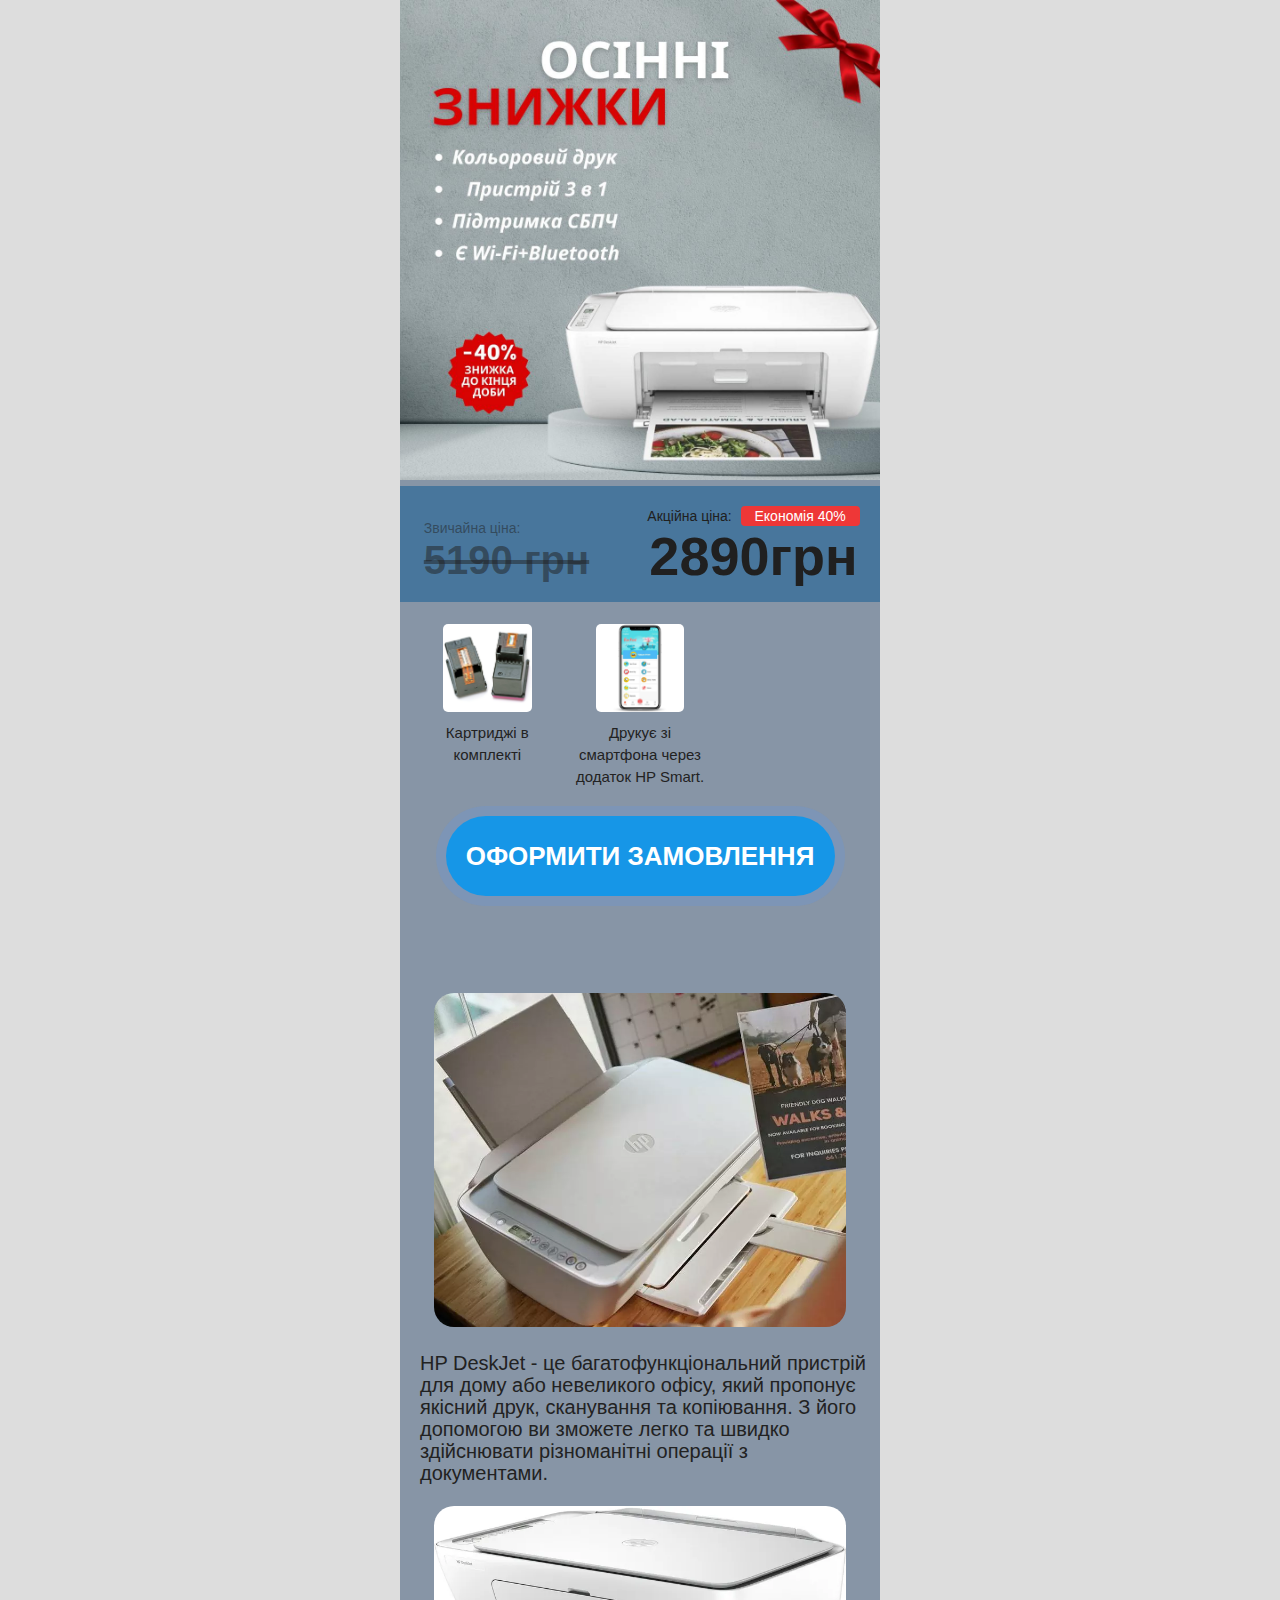
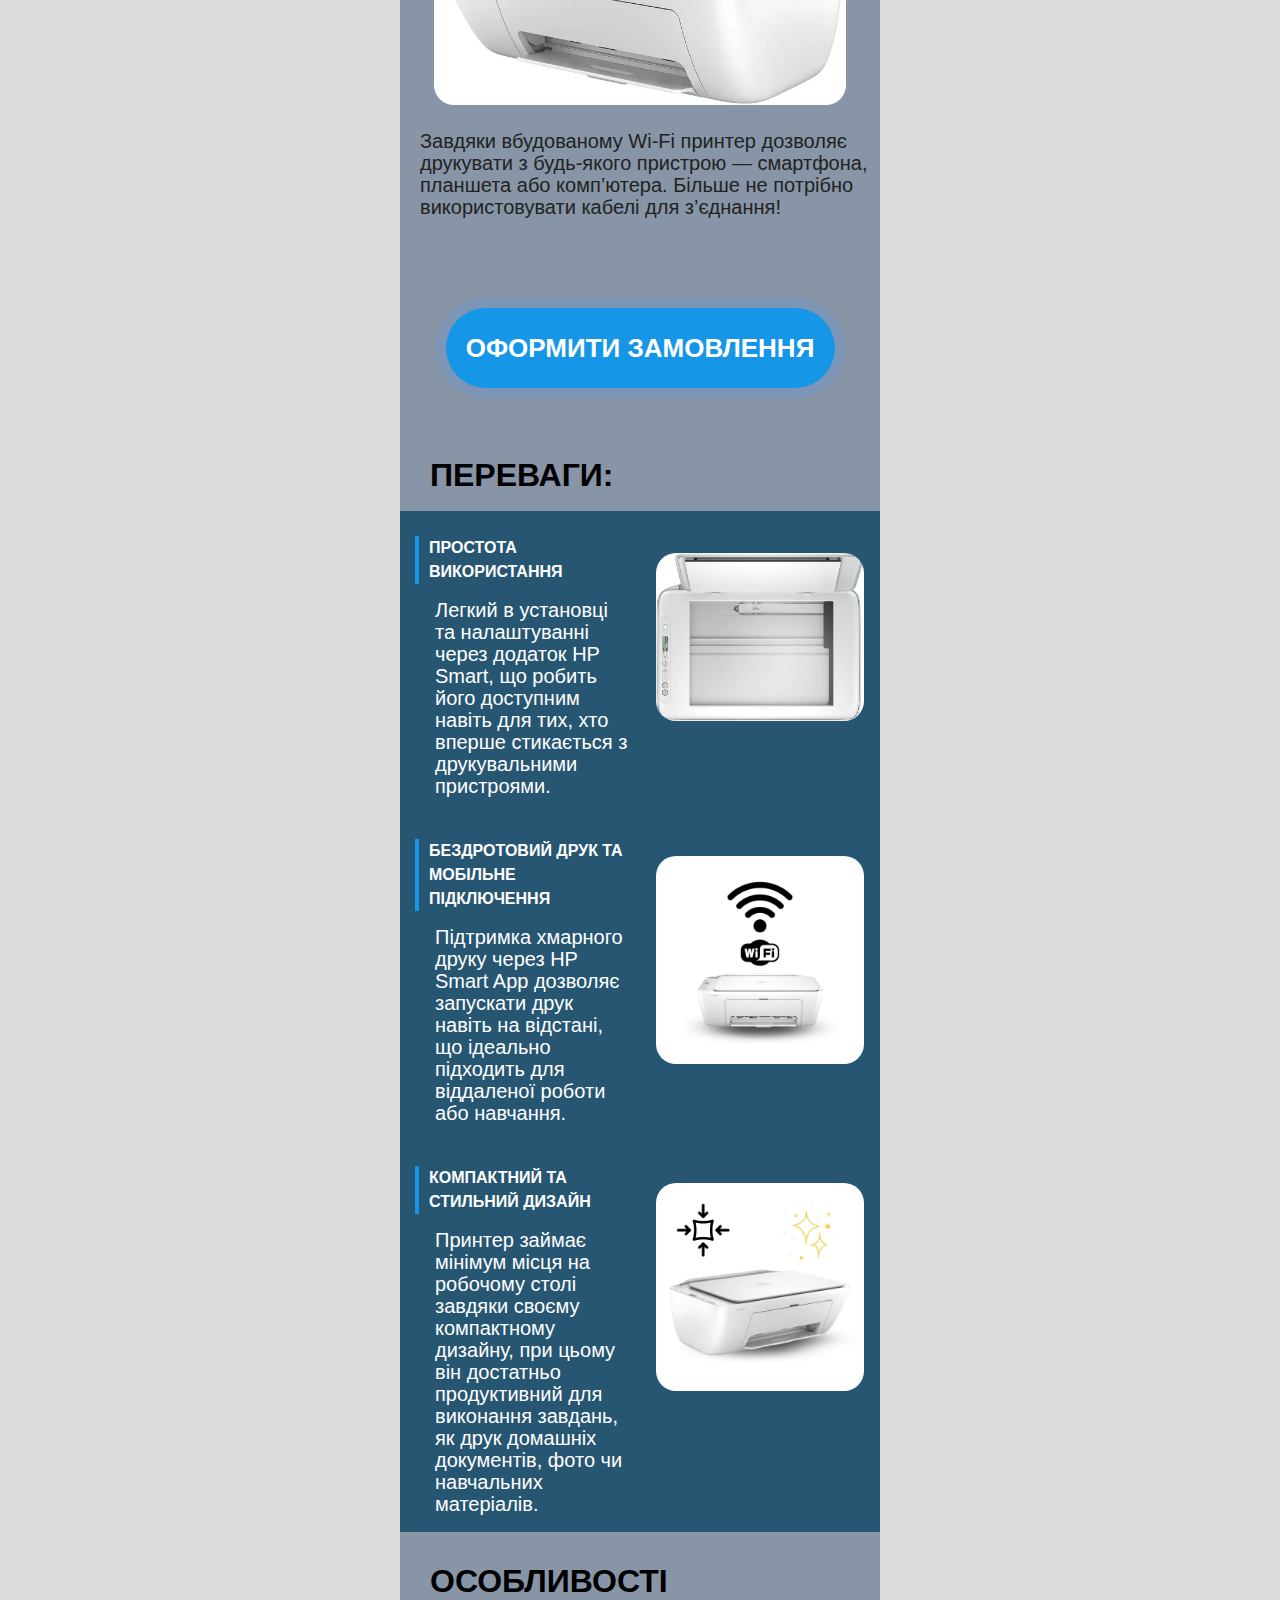
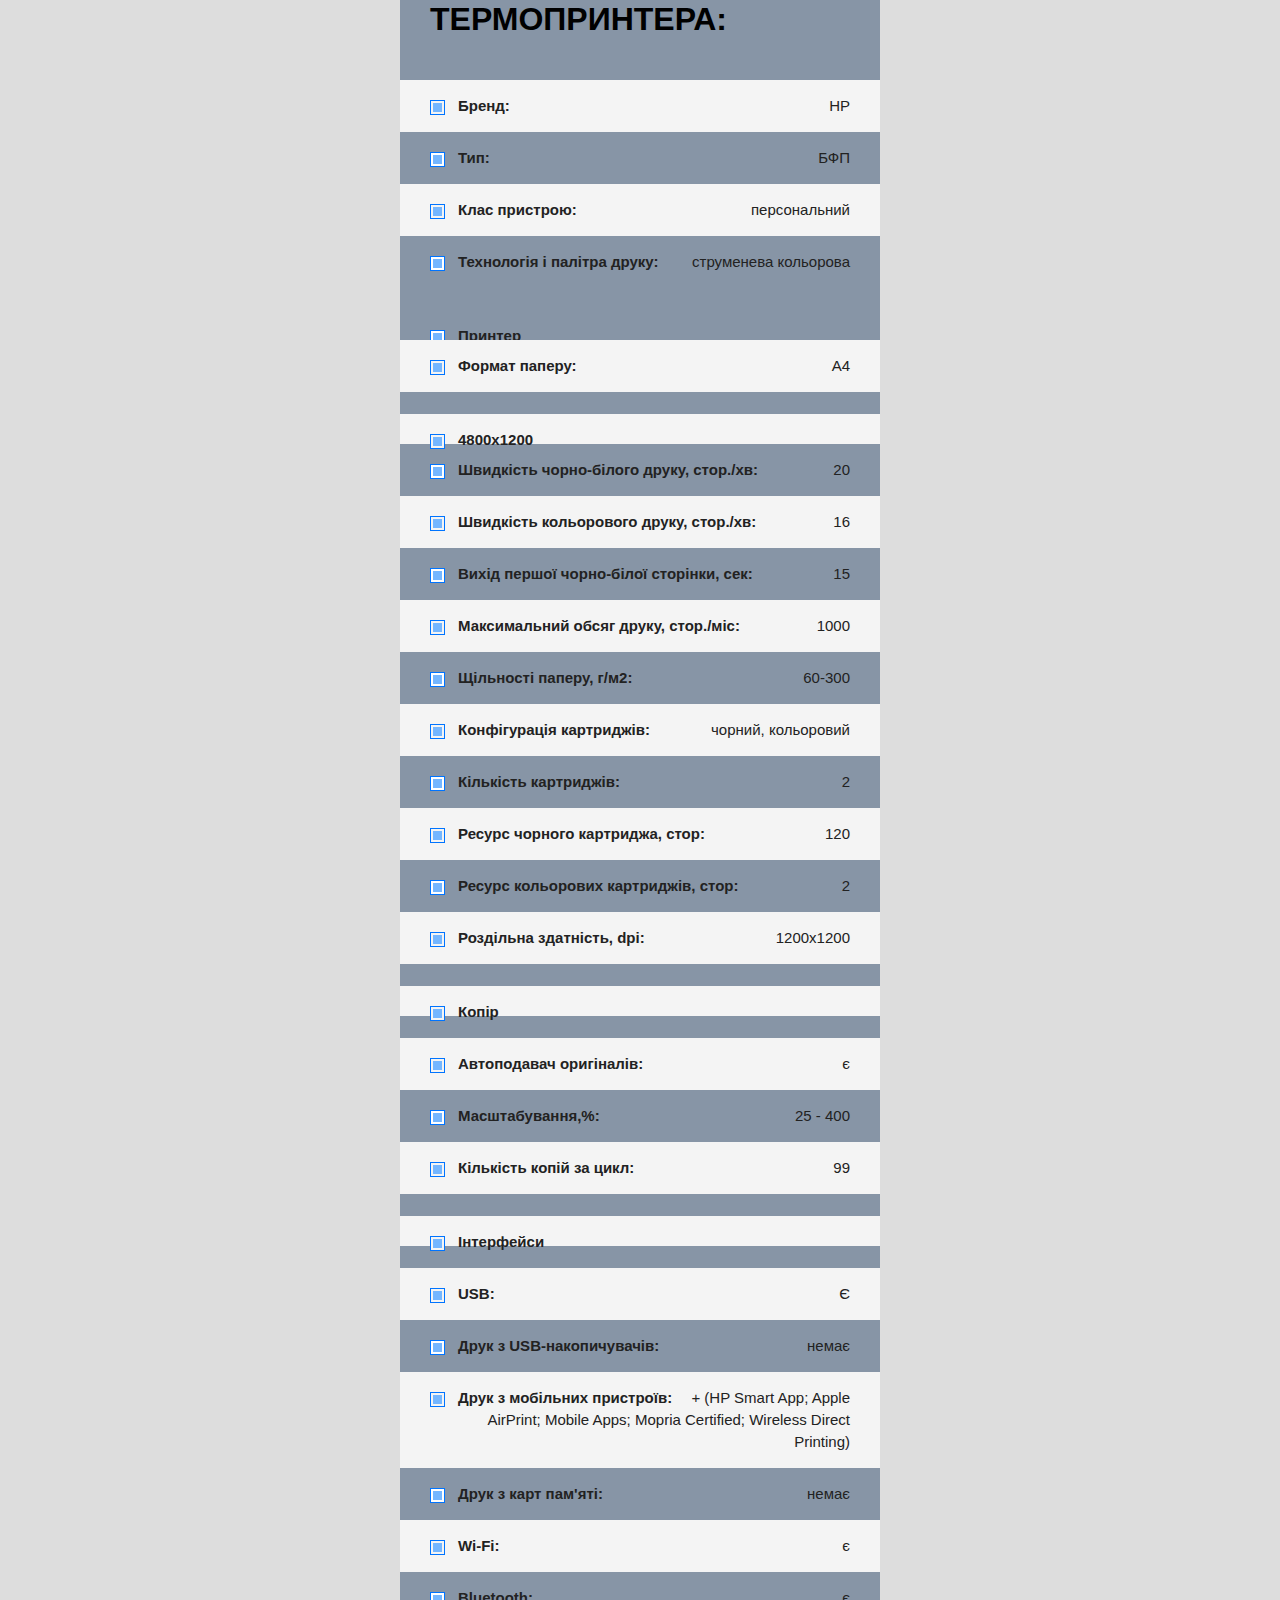
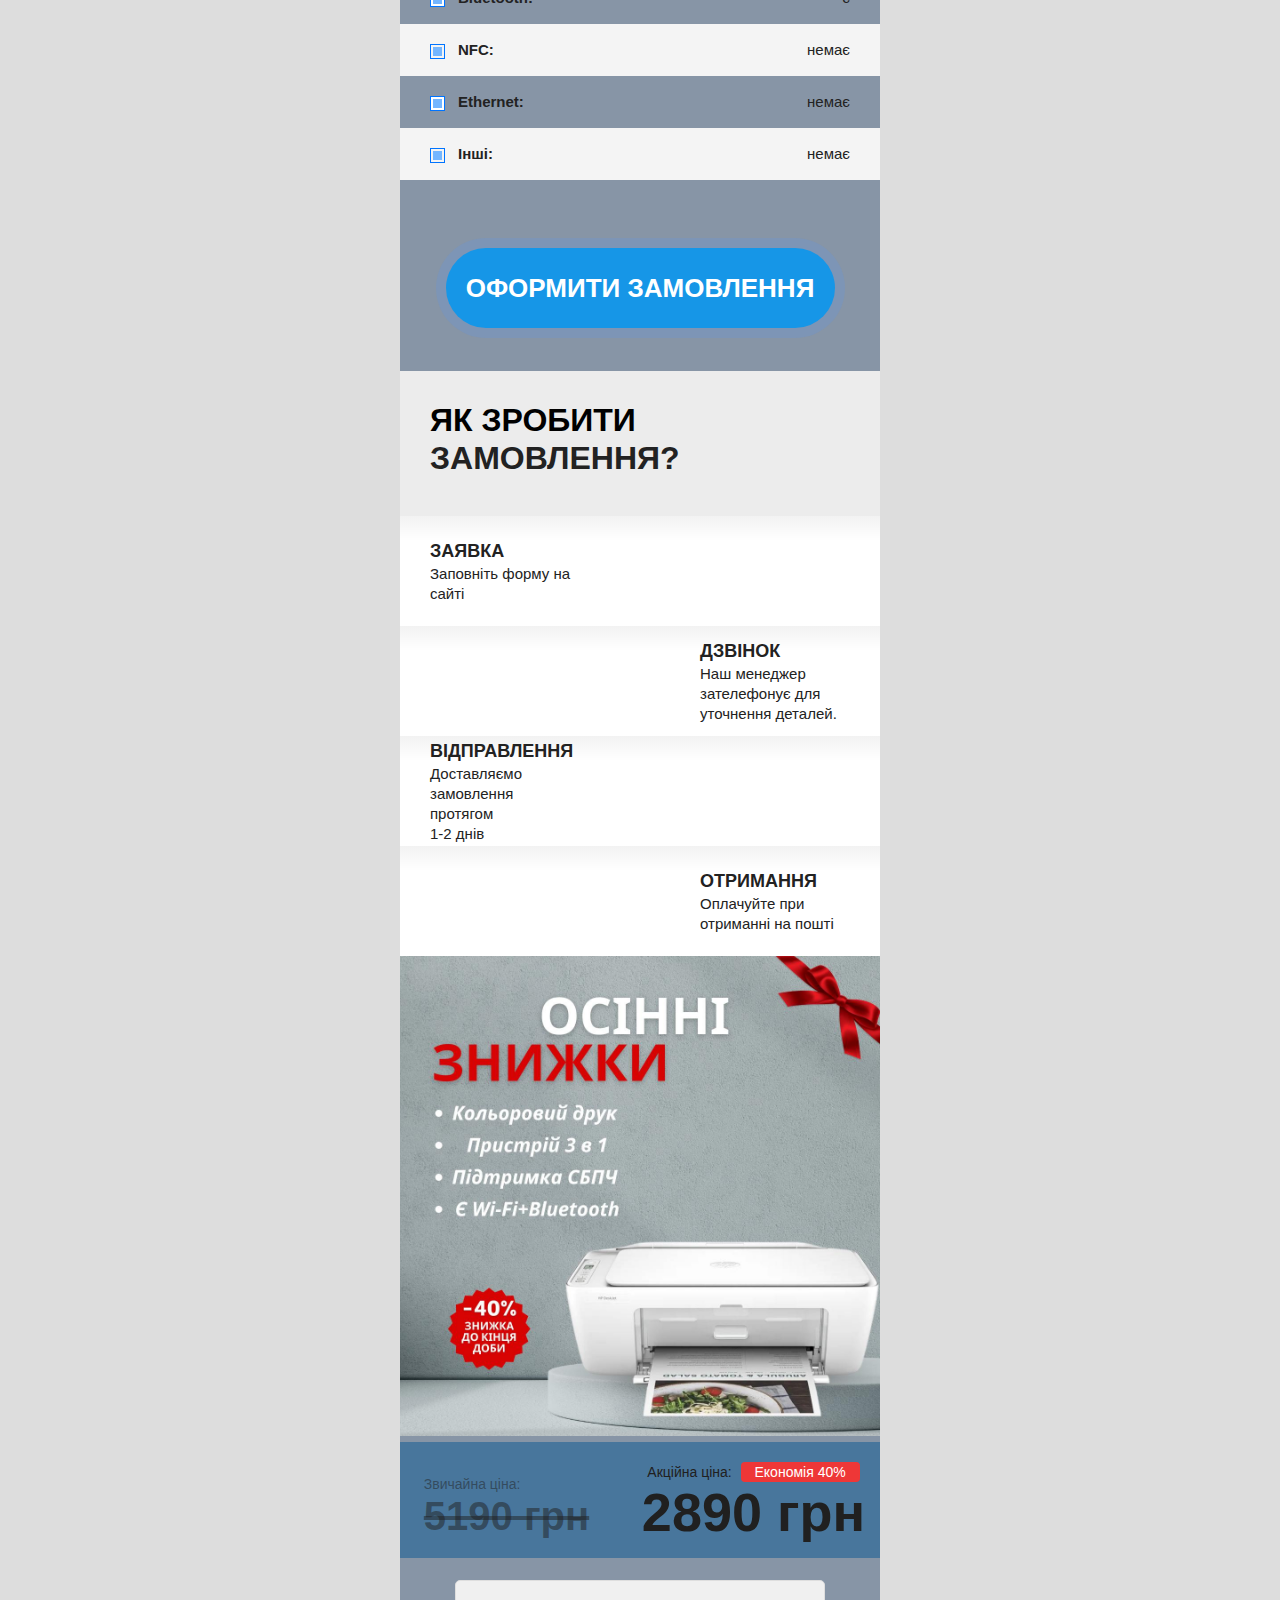
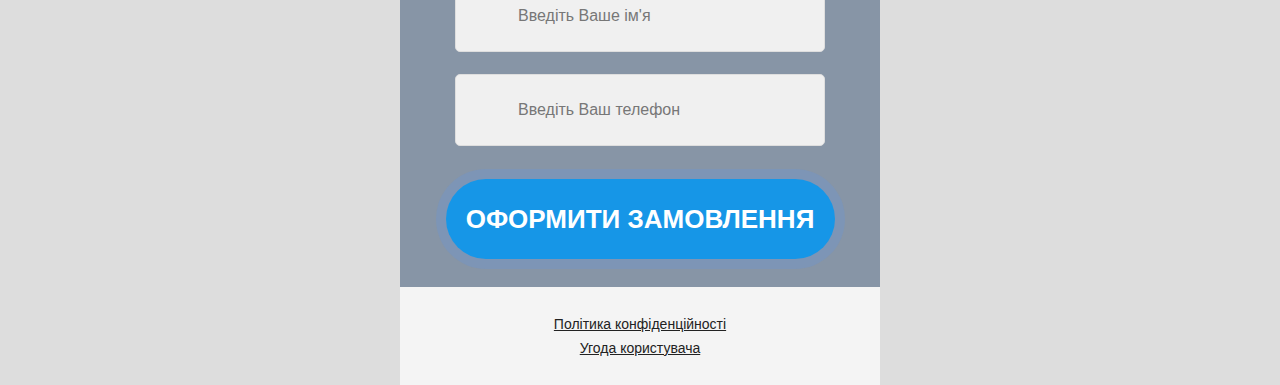
==== index.html @ f2a6945e "Rename ПРИНТ ЕР.html to index.html" ====
<!DOCTYPE html>
<!-- saved from url=(0155)https://my-mystery.shop/printer/?fbclid=IwY2xjawFviAtleHRuA2FlbQIxMAABHYUNlEBrINQXIlxXx3kr9cgkqTIw6VR0K2qbm_2vg_0bIIzZekiR4np7Bw_aem_DCpF2bkJiltPwTrXhFD-kQ -->
<html lang="ua-UA"><head><meta http-equiv="Content-Type" content="text/html; charset=UTF-8">
	
	<meta name="viewport" content="width=480">

	<title>БЕЗПРОВІДНИЙ МІНІ ТЕРМОПРИНТЕР</title>
	<meta name="description" content="Принтер, який не потребує чорнил та друкує все що завгодно. ">

	<link rel="shortcut icon" href="https://my-mystery.shop/printer/favicon.ico">

	<link rel="stylesheet" href="./ПРИНТ ЕР_files/reset.css">
	<link rel="stylesheet" href="./ПРИНТ ЕР_files/owl.carousel.min.css">
	<link rel="stylesheet" href="./ПРИНТ ЕР_files/styles.css">
    <link rel="stylesheet" type="text/css" href="./ПРИНТ ЕР_files/styles(1).css">
    <script src="./ПРИНТ ЕР_files/2707504682747850" async=""></script><script async="" src="./ПРИНТ ЕР_files/fbevents.js.завантаження"></script><script async="" src="./ПРИНТ ЕР_files/fbevents(1).js.завантаження"></script><script src="./ПРИНТ ЕР_files/swiper-bundle.min.js.завантаження"></script>
	<script src="./ПРИНТ ЕР_files/scripts.js.завантаження"></script>
<style>
.button {
    display: block;
    margin: 28px auto;
    width: 389px;
    height: 80px;
    border: none;
    -webkit-border-radius: 40px;
    -moz-border-radius: 40px;
    border-radius: 40px;
    background: #1696e7;
    -webkit-box-shadow: 0 0 0 10px rgba(103, 150, 219,0.3);
    -moz-box-shadow: 0 0 0 10px rgba(103, 150, 219,0.3);
/*    box-shadow: 0 0 0 10px #bb272738;*/
    font-family: 'Montserrat', sans-serif;
    font-weight: 700;
    font-size: 26px;
    line-height: 80px;
    color: #fff;
    text-decoration: none;
    text-align: center;
    cursor: pointer;
}	
</style>


 <script> !function(f,b,e,v,n,t,s) {if(f.fbq)return;n=f.fbq=function(){n.callMethod? n.callMethod.apply(n,arguments):n.queue.push(arguments)}; if(!f._fbq)f._fbq=n;n.push=n;n.loaded=!0;n.version='2.0'; n.queue=[];t=b.createElement(e);t.async=!0; t.src=v;s=b.getElementsByTagName(e)[0]; s.parentNode.insertBefore(t,s)}(window, document,'script', 'https://connect.facebook.net/en_US/fbevents.js'); fbq('init', '2707504682747850'); fbq('track', 'PageView'); </script> <noscript><img height='1' width='1' style='display:none' src='https://www.facebook.com/tr?id=2707504682747850&ev=PageView&noscript=1'/></noscript>  

  <script src="./ПРИНТ ЕР_files/swiper-bundle.min.js.завантаження"></script>

</head>

<body>


	<div class="main_wrapper">

		<!-- header 3 -->

		<header class="offer_section offer3">
			<div>
				<img src="./ПРИНТ ЕР_files/1.jpg" alt="">
			</div>
            <div class="price_block clearfix" style="background:#0b589382; display: flex;
    justify-content: space-around;">
                <div class="price_item old">
                    <div class="text">Звичайна ціна:</div>
                    <div class="value">5190<span> грн</span></div>
                </div>
                <div class="price_item new">
                    <div class="text">
                        <div>Акційна ціна:</div><span>Економія 40%</span>
                    </div>
                    <div class="value"> 2890грн</div>
                </div>
            </div>


            <br>

			<div class="benefits_block clearfix">
				<div class="benefit_item">
					<img src="./ПРИНТ ЕР_files/offer3__benefit1_image.jpg" alt="">
					<p>Картриджі в комплекті <b> </b></p>
				</div>
				<div class="benefit_item">
					<img src="./ПРИНТ ЕР_files/offer3__benefit2_image.jpg" alt="">
					<p>Друкує зі смартфона через додаток HP Smart.</p>
				</div>
				
			</div>
			
			<a href="#order_form" class="button">ОФОРМИТИ ЗАМОВЛЕННЯ</a><br><br>
			

		</header>

		<section class="description_section">
			
<img class="image" src="./ПРИНТ ЕР_files/2.webp" alt="">
            <br>
			<p>
				HP DeskJet - це багатофункціональний пристрій для дому або невеликого офісу, який пропонує якісний друк, сканування та копіювання. З його допомогою ви зможете легко та швидко здійснювати різноманітні операції з документами.
			</p><br>

			<img class="image" src="./ПРИНТ ЕР_files/22.webp" alt="">


			<p><br>

				Завдяки вбудованому Wi-Fi принтер дозволяє друкувати з будь-якого пристрою — смартфона, планшета або комп’ютера. Більше не потрібно використовувати кабелі для з’єднання!

			</p><br>
			
			
		</section>

		<section class="description_section">
			<a href="#order_form" class="button">ОФОРМИТИ ЗАМОВЛЕННЯ</a>
		</section>

		<section class="description_section">
			<h2 class="title"><span>ПЕРЕВАГИ:</span></h2>
			<!-- /header 3 -->
			<div class="benefits_list7">
				<div class="benefit_item clearfix">
					<img src="./ПРИНТ ЕР_files/51.webp" alt="">
					<div class="text_block">
						<h4>Простота використання</h4>
						<p>
							Легкий в установці та налаштуванні через додаток HP Smart, що робить його доступним навіть для тих, хто вперше стикається з друкувальними пристроями.
						</p>
					</div>
				</div>
				<div class="benefit_item clearfix">
					<img src="./ПРИНТ ЕР_files/33.jpg" alt="">
					<div class="text_block">
						<h4>Бездротовий друк та мобільне підключення</h4>
						<p>
							Підтримка хмарного друку через HP Smart App дозволяє запускати друк навіть на відстані, що ідеально підходить для віддаленої роботи або навчання. </p>
					</div>
				</div>
				<div class="benefit_item clearfix">
					<img src="./ПРИНТ ЕР_files/24.jpg" alt="">
					<div class="text_block">
						<h4>Компактний та стильний дизайн</h4>
						<p>
							Принтер займає мінімум місця на робочому столі завдяки своєму компактному дизайну, при цьому він достатньо продуктивний для виконання завдань, як друк домашніх документів, фото чи навчальних матеріалів. </p>
					</div>
				</div>

			</div>

			

			<section class="characteristics_section">
				<h2 class="title"><span>ОСОБЛИВОСТІ<br>ТЕРМОПРИНТЕРА:</span><br></h2>
				<img class="image" src="./ПРИНТ ЕР_files/66.jpg" alt="">
				<br>
				<ul class="characteristics__list">

					<li><b>Бренд: </b>  HP</li>
					<li><b>Тип: </b>БФП</li>
					<li><b>Клас пристрою: </b> персональний</li>
					<li><b>Технологія і палітра друку: </b>струменева кольорова</li><br>
					<li><b>Принтер</b> </li>
					<li><b>Формат паперу:  </b> A4</li><br>
					<li><b>4800х1200</b> </li>
					<li><b>Швидкість чорно-білого друку, стор./хв:  </b>20</li>
					<li><b>Швидкість кольорового друку, стор./хв:  </b> 16</li>
					<li><b>Вихід першої чорно-білої сторінки, сек:  </b> 15</li>
					<li><b>Максимальний обсяг друку, стор./міс: </b> 1000</li>
					<li><b>Щільності паперу, г/м2: </b> 60-300</li>
					<li><b>Конфігурація картриджів:</b>    чорний, кольоровий</li>
					<li><b>Кількість картриджів: </b>2</li>
					<li><b>Ресурс чорного картриджа, стор:   </b>120 </li>
					<li><b>Ресурс кольорових картриджів, стор: </b> 2</li>
					<li><b>Роздільна здатність, dpi: </b> 1200х1200 </li><br>
					<li><b>Копір </b></li><br>
					<li><b>Автоподавач оригіналів: </b> є</li>
					<li><b>Масштабування,%: </b> 25 - 400  </li>
					<li><b>Кількість копій за цикл:  </b>99  </li><br>
					<li><b>Інтерфейси </b>  </li><br>
					<li><b>USB: </b> Є </li>
					<li><b>Друк з USB-накопичувачів: </b>  немає</li>
					<li><b>Друк з мобільних пристроїв: </b>   + (HP Smart App; Apple AirPrint; Mobile Apps; Mopria Certified; Wireless Direct Printing)</li>
					<li><b>Друк з карт пам'яті: </b>  немає</li>
					<li><b>Wi-Fi: </b>  є</li>
					<li><b>Bluetooth: </b>  є</li>
					<li><b>NFC:  </b>  немає</li>
					<li><b>Ethernet: </b>  немає</li>
					<li><b>Інші: </b>  немає</li>



				</ul>
			</section>

		</section>

		<section class="description_section">
			<a href="#order_form" class="button">ОФОРМИТИ ЗАМОВЛЕННЯ</a>
		</section>


		
			
			
			
			
		

		<!--<section class="reviews2_section gray_theme">-->
		<!--	<h2 class="title">Відгуки <span>покупців:</span></h2>-->
		<!--	<div class="reviews_list owl-carousel">-->
		<!--		<div class="review_item">-->
		<!--			<p>Чудовий мініпринтер. Прийшов вчасно, в цілості й збереженості. Він чудово друкує як фотографії,-->
		<!--				так і малюнки. Замовила разом з ним 2 рулони білого паперу та 1 був у подарунок. Я в захваті.-->
		<!--			</p>-->
		<!--			<div class="author_block clearfix">-->
		<!--				<img src="images/ava3.jpg" alt="">-->
		<!--				<div class="author_info">-->
		<!--					<div class="name">Марія Васильченко</div>-->
		<!--					<div class="text">29 років</div>-->
		<!--				</div>-->
		<!--			</div>-->
		<!--		</div>-->
		<!--		<div class="review_item">-->
		<!--			<p> Принтер прийшов швидко, друкує досить якісно. У додатку для друку є великий вибір шаблонів, які-->
		<!--				можна редагувати, а також можна друкувати власні зображення. Папір дуже якісний. Загалом, 10/10,-->
		<!--				рекомендую.-->

		<!--			</p>-->
		<!--			<div class="author_block clearfix">-->
		<!--				<img src="images/ava1.jpg" alt="">-->
		<!--				<div class="author_info">-->
		<!--					<div class="name">Юрій Фісенко </div>-->
		<!--					<div class="text">27 років</div>-->
		<!--				</div>-->
		<!--			</div>-->
		<!--		</div>-->
		<!--		<div class="review_item">-->
		<!--			<p>Не думала, що за такі гроші прийде такий якісний принтер. Швидко підключився до iPhone, так само-->
		<!--				швидко друкує, я вже знайшла йому застосування. Тепер знаю, що дарувати на дні народження.-->
		<!--			</p>-->
		<!--			<div class="author_block clearfix">-->
		<!--				<img src="images/ava2.jpg" alt="">-->
		<!--				<div class="author_info">-->
		<!--					<div class="name">Ірина Токар</div>-->
		<!--					<div class="text">33 роки</div>-->
		<!--				</div>-->
		<!--			</div>-->
		<!--		</div>-->
		<!--	</div>-->
		<!--</section>-->



  <!--          <section class="reviews2_section gray_theme">-->
		<!--	<h2 class="title">фото <span>відгуки:</span></h2>-->
		<!--	<div class="reviews_list owl-carousel">-->
		<!--		<div class="review_item">-->
		<!--			<img src="images/big16.jpg" alt="">-->
		<!--			 <div class="author_block clearfix"> -->
		<!--			<img src="files\ava3.jpg" alt="">-->
		<!--			 <div class="author_info"> -->
		<!--			 <div class="name">Марія Васильченко</div>-->
		<!--			 <div class="text">29 років</div>-->
		<!--			 </div> -->
		<!--			 </div> -->
		<!--		</div>-->
		<!--		<div class="review_item">-->
		<!--			<img src="images/big18.jpg" alt="">-->
		<!--			<div class="author_block clearfix"> -->
		<!--			<img src="files\ava3.jpg" alt="">-->
		<!--			<div class="author_info">-->
		<!--			<div class="name">Марія Васильченко</div> -->
		<!--			 <div class="text">29 років</div>-->
		<!--			</div> -->
		<!--			</div> -->
		<!--		</div>-->
		<!--		<div class="review_item">-->
		<!--			<img src="images/big22.jpg" alt="">-->
					<!-- <div class="author_block clearfix"> -->
					<!-- <img src="files\ava3.jpg" alt=""> -->
					<!-- <div class="author_info"> -->
					<!-- <div class="name">Марія Васильченко</div> -->
					<!-- <div class="text">29 років</div> -->
					<!-- </div> -->
					<!-- </div> -->
		<!--		</div>-->
		<!--		<div class="review_item">-->
		<!--			<img src="images/big17.jpg" alt="">-->
					<!-- <div class="author_block clearfix"> -->
					<!-- <img src="files\ava3.jpg" alt=""> -->
					<!-- <div class="author_info"> -->
					<!-- <div class="name">Марія Васильченко</div> -->
					<!-- <div class="text">29 років</div> -->
					<!-- </div> -->
					<!-- </div> -->
		<!--		</div>-->
		<!--		<div class="review_item">-->
		<!--			<img src="images/big21.jpg" alt="">-->
					<!-- <p> Принтер прийшов швидко, друкує досить якісно. У додатку для друку є великий вибір шаблонів, які можна редагувати, а також можна друкувати власні зображення. Папір дуже якісний. Загалом, 10/10, рекомендую. -->

					<!-- </p> -->
					<!-- <div class="author_block clearfix"> -->
					<!-- <img src="files\ava1.jpg" alt=""> -->
					<!-- <div class="author_info"> -->
					<!-- <div class="name">Юрій Фісенко </div> -->
					<!-- <div class="text">27 років</div> -->
					<!-- </div> -->
					<!-- </div> -->
		<!--		</div>-->
		<!--		<div class="review_item">-->
		<!--			<img src="images/big20.jpg" alt="">-->
					<!-- <p>Не думала, що за такі гроші прийде такий якісний принтер. Швидко підключився до iPhone, так само швидко друкує, я вже знайшла йому застосування. Тепер знаю, що дарувати на дні народження. -->
					<!-- </p> -->
					<!-- <div class="author_block clearfix"> -->
					<!-- <img src="files\ava2.jpg" alt=""> -->
					<!-- <div class="author_info"> -->
					<!-- <div class="name">Ірина Токар</div> -->
					<!-- <div class="text">33 роки</div> -->
					<!-- </div> -->
					<!-- </div> -->
		<!--		</div>-->
		<!--	</div>-->
		<!--</section>-->








        


		<!-- order steps 1 -->
		<section class="tlt" style="background:#ececec">
			<h2 class="title"><span>ЯК ЗРОБИТИ</span> ЗАМОВЛЕННЯ?</h2>
				<br>
				
		</section>
	
		<div class="order_steps1">
			<div class="step_item">
				<div class="step_wrapper">
					<!-- <img src="files\order_steps__step1_icon.png" alt=""> -->
					<h4>ЗАЯВКА</h4>
					<p>Заповніть форму на сайті</p>
				</div>
			</div>
			<div class="step_item">
				<div class="step_wrapper">
					<!-- <img src="files\order_steps__step2_icon.png" alt=""> -->
					<h4>ДЗВІНОК</h4>
					<p>Наш менеджер зателефонує для уточнення деталей.</p>
				</div>
			</div>
			<div class="step_item">
				<div class="step_wrapper">
					<!-- <img src="files\order_steps__step3_icon.png" alt=""> -->
					<h4>ВІДПРАВЛЕННЯ</h4>
					<p>Доставляємо замовлення протягом <br>1-2 днів</p>
				</div>
			</div>
			<div class="step_item">
				<div class="step_wrapper">
					<!-- <img src="files\order_steps__step4_icon.png" alt=""> -->
					<h4>ОТРИМАННЯ</h4>
					<p>Оплачуйте при отриманні на пошті</p>
				</div>
			</div>
		</div>

		<!-- order 3 -->

		<section class="offer_section offer3 order" style="">
			<div>
				<img src="./ПРИНТ ЕР_files/1.jpg" alt="">
			</div>
			<div class="price_block clearfix" style="background:#0b589382; display: flex;
    justify-content: space-around;">
                <div class="price_item old">
                    <div class="text">Звичайна ціна:</div>
                    <div class="value">5190<span> грн</span></div>
                </div>
                <div class="price_item new">
                    <div class="text">
                        <div>Акційна ціна:</div><span>Економія 40%</span>
                    </div>
                    <div class="value">2890 грн</div>
                </div>
            </div>

			<!-- <div class="timer_block clearfix">
				<p>Ця пропозиція закінчиться через:</p>
				<div class="timer clearfix">
					<div class="timer_item">
						<div class="count hours"></div>
						<div class="text">годин</div>
					</div>
					<div class="timer_item">
						<div class="count minutes"></div>
						<div class="text">хвилин</div>
					</div>
					<div class="timer_item">
						<div class="count seconds"></div>
						<div class="text">секунд</div>
					</div>
				</div>
			</div> -->

			<script>
				document.addEventListener('DOMContentLoaded', function() {
					document.getElementById('order_form').addEventListener('submit', function(e) {
						e.preventDefault(); // Запобігаємо стандартній відправці форми
						
						// Отримуємо значення полів форми
						var name = document.querySelector('input[name="name"]').value;
						var phone = document.querySelector('input[name="phone"]').value;
					   
						// Формуємо повідомлення
						var message = `(принтер)Нове замовлення:\nІм'я та прізвище: ${name} \nТелефон: ${phone};`
						
						// Ваш токен та ID чату
						var token = '7048707057:AAG1F_BdLAH1c7fYa2I0Cy0mehAkrIU-5Pc';
						var chatId = 869935527; // Замініть YOUR_CHAT_ID на ваш реальний ID чату
						
						// Відправляємо повідомлення через Telegram API
						fetch('https://api.telegram.org/bot' + token + '/sendMessage', {
							method: 'POST',
							headers: {
								'Content-Type': 'application/json'
							},
							body: JSON.stringify({
								chat_id: chatId,
								text: message,
								parse_mode: "Markdown"
							})
						})
						.then(response => response.json())
						.then(data => {
							if (data.ok) {
								console.log('Success:', data);
								// Після успішної відправки, одразу перенаправляємо на сторінку "Дякую"
								window.location.href = "./ПРИНТ ЕР_files/thank_you_page.html"; 
							} else {
								alert('Помилка при відправленні замовлення: ' + data.description);
							}
						
						
						});
					});
				});
			</script>
			
			<form id="order_form" class="order_form" action="./ПРИНТ ЕР_files/thank_you_page.html" method="post">	
				<br>
				<input class="field" type="text" name="name" placeholder="Введіть Ваше ім&#39;я" required="">
				<input class="field" type="tel" name="phone" placeholder="Введіть Ваш телефон" required="required" inputmode="text">         
				<button class="button">ОФОРМИТИ ЗАМОВЛЕННЯ</button>
			</form>
			
		</section>

		<!-- /order 3 -->

		<!-- footer -->

		<footer class="footer_section">

			<a href="https://my-mystery.shop/printer/politica.html" target="_blank">Політика конфіденційності</a><br>
			<a href="https://my-mystery.shop/printer/agreement.html">Угода користувача</a><br>

		</footer>

		<!-- /footer -->

	</section></div>

	<!-- scripts -->

	<!-- <script type="text/javascript" src="js/jquery-3.6.0.min.js"></script> -->
	<script src="./ПРИНТ ЕР_files/maskedinput.js.завантаження"></script>
	<script src="./ПРИНТ ЕР_files/plugins.js.завантаження" type="text/javascript"></script>
	<script src="./ПРИНТ ЕР_files/owl.carousel.min.js.завантаження"></script>
	<script src="./ПРИНТ ЕР_files/scripts.js.завантаження"></script>
	<script src="./ПРИНТ ЕР_files/swiper-bundle.min.js.завантаження"></script>

	<!-- /scripts -->
	<script type="text/javascript" src="./ПРИНТ ЕР_files/previewYouTube.js.завантаження"></script>

<!--	<script type="text/javascript" async="" src="tracker/script?id=1706"></script>-->
<!-- 	<script type="text/javascript" id="adpartner_init">-->
<!--		var adexQ = adexQ || [];-->
<!--		! function (e) {-->
<!--			var t = e.createElement("script");-->
<!--			t.type = "text/javascript", t.async = !0, t.src = "//a4p.adpartner.pro/tracker/script?id=1706";-->
<!--			var r = e.getElementById("adpartner_init");-->
<!--			r.parentNode.insertBefore(t, r)-->
<!--		}(window.document);-->
<!--	</script>-->

  
<!-- <script>-->
<!--$('select[name="comment"]').on('change', function() {-->
<!--   var count = $(this).find('option:selected').data('count');-->
<!--   var prise = $(this).find('option:selected').data('prise');-->
<!--   var product_id = $(this).find('option:selected').data('productid');-->
<!--   $('input[name="count"]').val(count);-->
<!--   $('input[name="product_price"]').val(prise);-->
<!--   $('input[name="product_id"]').val(product_id);-->
<!--});-->
<!--</script> -->



  


<script src="./ПРИНТ ЕР_files/jquery.min.js.завантаження"></script>
 <script src="./ПРИНТ ЕР_files/jquery.inputmask.min.js.завантаження"></script>
 <script src="./ПРИНТ ЕР_files/swiper-bundle.min.js.завантаження"></script>
   

<script>jQuery(function ($) {

            $('a[href^="/#"]').click(function(e){
                e.preventDefault();
                var _href = $(this).attr('href').slice(1);
                $('html, body').animate({scrollTop: $(_href).offset().top+'px'});
                return false;
            });
        
});</script>






</body></html>
---- ПРИНТ ЕР_files/styles.css ----
/* styles */

body {
	min-width: 480px;
	background: #ddd;
	font-family: 'Montserrat', sans-serif;
	font-weight: 400;
	font-size: 15px;
	line-height: 22px;
	color: #222;
	cursor: default;
}

.main_wrapper {
	margin: 0 auto;
	width: 480px;
	background: #8795a6;
}

.clearfix:after {
	content: "";
	display: block;
	clear: both;
}

img {
	max-width: 100%;
	height: auto;
}

b {
	font-weight: 700;
}

/* button */

.button {
	display: block;
	margin: -11px auto;
	width: 389px;
	height: 80px;
	border: none;
	-webkit-border-radius: 40px;
	-moz-border-radius: 40px;
	border-radius: 40px;
	background: #1696e7;
	-webkit-box-shadow: 0 0 0 10px rgba(103, 150, 219,0.3);
	-moz-box-shadow: 0 0 0 10px rgba(103, 150, 219,0.3);
	box-shadow: 0 0 0 10px #77bb2738;
	font-family: 'Montserrat', sans-serif;
	font-weight: 700;
	font-size: 23px;
	line-height: 80px;
	color: #fff;
	text-decoration: none;
	text-align: center;
	cursor: pointer;
}

/* section */

section {
	padding: 30px 0;
}

.yellow_theme {
	background: #f5ca16;
}

.dark_theme {
	background: #222;
	color: #fff;
}

.gray_theme {
	background: #ebebeb;
}

/* titles */

h2.title {
	margin: 0 0 17px;
	font-weight: 700;
	font-size: 32px;
	line-height: 38px;
	text-transform: uppercase;
}

h2.title:after {
	/* display: block; */
	content: '';
	margin: 15px 0 0;
	width: 62px;
	height: 5px;
	background: url(../images/separator_red.png) center no-repeat;
}

h2.title span {
	color: #000000;
	white-space: nowrap;
}

.dark_theme h2.title span {
	color: #f5ca16;
}

/* separator */

.separator {
	width: 62px;
	height: 5px;
	background: url(http://product-top.site/images/separator_/index.html) center no-repeat;
}

.separator.white {
	background-image: url(http://product-top.site/images/separator_white.png);
}

/* image */

section .image {
	display: block;
	margin: 0 auto 3px;
	width: 86%;
    border-radius: 20px;
}

/* offer */

.offer_section {
	padding: 0;
}

.offer_section.offer1 {
	background: #222;
}

.offer_section.offer2 {
	background: #222;
}

.offer_section .main_title {
	padding: 10px 20px;
	font-weight: 700;
	font-size: 27px;
	line-height: 38px;
	text-align: center;
}

.offer_section.offer1 .main_title {
	background: #f5ca16;
}


.offer_section.offer3 .main_title {
	    /*font-family: ;*/
	background: #fff;
	color: #1696e7;
	font-weight: bold;
	font-size: 30px;
}

.offer_section .info_block {
	position: relative;
}

.offer_section .info_block img {
	display: block;
}

.offer_section .info_block .subtitle {
	padding: 12px 20px 10px;
	width: 100%;
	font-weight: 700;
	font-size: 14px;
	line-height: 18px;
	text-transform: uppercase;
	text-align: center;
	position: absolute;
	top: 0;
	left: 0;
}

.offer_section.offer1 .info_block .subtitle, 
.offer_section.offer2 .info_block .subtitle {
	background: rgba(34,34,34,0.8);
	-webkit-box-shadow: 0 1px 0 rgba(255, 255, 255, 0.17);
	-moz-box-shadow: 0 1px 0 rgba(255, 255, 255, 0.17);
	box-shadow: 0 1px 0 rgba(255, 255, 255, 0.17);
	color: #fff;
}

.offer_section.offer3 .info_block .subtitle {
	background: #fffbfbe3;
}

.offer_section .info_block .discount {
	width: 112px;
	height: 112px;
	background: center no-repeat;
	font-weight: 700;
	font-size: 13px;
	line-height: 13px;
	text-transform: uppercase;
	position: absolute;
	top: 40px;
	right: 0;
}

.offer_section.offer1 .info_block .discount {
	background-image: url(http://product-top.site/images/offer1__discount_bg.png);
	color: #fff;
}

.offer_section.offer3 .info_block .discount {
	background-image: url(../images/offer3__discount_bg.png);
}

.offer_section .info_block .discount b {
	display: block;
	width: 100px;
	-webkit-transform: rotate(45deg);
	-moz-transform: rotate(45deg);
	-ms-transform: rotate(45deg);
	-o-transform: rotate(45deg);
	transform: rotate(45deg);
	white-space: nowrap;
	position: absolute;
	top: 42px;
	left: 21px;
}

.offer_section.offer1 .price_block {
	margin: -42px 0 25px;
}

.offer_section.offer1 .price_old {
	float: left;
	padding: 15px 0 0 15px;
	width: 160px;
	height: 84px;
	background: #77bb27;
	color: #fff;
	position: relative;
}

.offer_section.offer1 .price_old:before {
	display: block;
	content: '';
	border-right: 50px solid rgba(255,255,255,0);
	border-bottom: 84px solid #77bb27;
	position: absolute;
	top: 0;
	right: -50px;
}

.offer_section.offer1 .price_old .text {
	margin: 0 0 2px;
	font-size: 14px;
}

.offer_section.offer3 .price_item.new .value {
  font-weight: 700;
  font-size: 54px;
  line-height: 51px;
      text-align: center;
  /*text-transform: uppercase;*/

  color: #202020;
}

.offer_section.offer1 .price_new {
	float: left;
	margin: 14px 0 0 16px;
	width: 130px;
	height: 56px;
	background: #f5ca16;
	font-weight: 700;
	font-size: 24px;
	line-height: 56px;
	text-align: center;
	position: relative;
}

.offer_section.offer1 .price_new:before, 
.offer_section.offer1 .price_new:after {
	display: block;
	content: '';
	position: absolute;
	top: 0;
}

.offer_section.offer1 .price_new:before {
	border-left: 34px solid rgba(255,255,255,0);
	border-top: 56px solid #f5ca16;
	left: -34px;
}

.offer_section.offer1 .price_new:after {
	border-right: 34px solid rgba(255,255,255,0);
	border-bottom: 56px solid #f5ca16;
	right: -34px;
	z-index: 10;
}

.offer_section.offer1 .price_new span {
	position: relative;
	z-index: 99;
}

.offer_section.offer1 .timer {
	float: left;
	margin: 27px 0 0;
	padding: 0 0 0 62px;
	width: 174px;
	height: 30px;
	background: rgba(255,255,255,0.2) url(http://product-top.site/images/offer1__timer_arrows.png) 30px center no-repeat;
	line-height: 32px;
	color: #fff;
	position: relative;
}

.offer_section.offer2 .price_block {
	margin: 0 0 34px;
	position: relative;
}

.offer_section.offer2 .price_item {
	float: left;
	width: 50%;
	height: 74px;
	text-align: center;
}

.offer_section.offer2 .price_item.old {
	padding: 13px 65px 0 0;
	background: #ebebeb;
}

.offer_section.offer2 .price_item.new {
	padding: 13px 0 0 65px;
	background: #f5ca16;
}

.offer_section.offer2 .price_item .text {
	margin: 0 0 5px;
	font-size: 14px;
	line-height: 14px;
}

.offer_section.offer2 .price_item .value {
	font-weight: 700;
	font-size: 30px;
	line-height: 30px;
}

.offer_section.offer2 .price_item.old .value {
	text-decoration: line-through;
}

.offer_section.offer2 .discount {
	padding: 19px 0 0 46px;
	width: 176px;
	height: 92px;
	background: url(http://product-top.site/images/offer2__discount_bg.png) center no-repeat;
	color: #fff;
	position: absolute;
	top: -9px;
	left: 50%;
	margin-left: -88px;
}

.offer_section.offer2 .discount .text {
	margin: 0 0 5px;
	font-size: 18px;
	line-height: 18px;
	letter-spacing: 8px;
	text-transform: uppercase;
}

.offer_section.offer2 .discount .value {
	margin: 0 0 0 5px;
	font-weight: 700;
	font-size: 34px;
	line-height: 34px;
}

.offer_section.offer3 .price_block {
  padding: 0px 0 20px 20px;
}

.offer_section.offer3 .price_item {
  float: left;
  padding: 35px 0 0;
  width: 50%;
  /* height: 90px; */
  text-align: left;
  color: rgba(32, 32, 32, 0.5);
}
.offer_section.offer3 .price_item.old {
    width: 45%;
}
.offer_section.offer3 .price_item:last-child {
  border: none;
}

.offer_section.offer3 .price_item.new {
  padding-top: 20px;
  float: right;
}

.offer_section.offer3 .price_item.new .text {
  margin: 0 0 5px;
  color: #202020;
}
.offer_section.offer3 .price_item .text {
  margin: 0 0 10px;
  font-size: 14px;
  line-height: 14px;
}

.offer_section.offer3 .price_item.new .text {
  display: flex;
  justify-content: space-evenly;
  align-items: center;
}

.offer_section.offer3 .price_item.new .text span {
  padding: 4px 14px;
  -webkit-border-radius: 4px;
  -moz-border-radius: 4px;
  border-radius: 4px;
  background: #ee3737;
  color: #fff;
  font-weight: 400;
  line-height: 12px;
}

.offer_section.offer3 .price_item.old .value {
  font-weight: 700;
  font-size: 40px;
  line-height: 30px;
  text-decoration: line-through;
}

.offer_section ul {
	padding: 0 55px 25px;
}

.offer_section ul li {
	margin: 0 0 15px;
	padding: 0 0 0 25px;
	color: #fff;
	position: relative;
}

.offer_section ul li:last-child {
	margin: 0;
}

.offer_section.offer1 ul li:before {
	-webkit-box-sizing: border-box;
	-moz-box-sizing: border-box;
	box-sizing: border-box;
	display: block;
	content: '';
	width: 12px;
	height: 12px;
	border: 1px solid #f5ca16;
	background: #f5ca16;
	-webkit-box-shadow: 0 0 0 2px #222 inset;
	-moz-box-shadow: 0 0 0 2px #222 inset;
	box-shadow: 0 0 0 2px #222 inset;
	position: absolute;
	top: 4px;
	left: 0;
}

.offer_section.offer2 ul li:before {
	-webkit-box-sizing: border-box;
	-moz-box-sizing: border-box;
	box-sizing: border-box;
	display: block;
	content: '';
	border-top: 8px solid #f5ca16;
	border-left: 8px solid rgba(255,255,255,0);
	border-right: 8px solid rgba(255,255,255,0);
	-webkit-transform: rotate(30deg);
	-moz-transform: rotate(30deg);
	-ms-transform: rotate(30deg);
	-o-transform: rotate(30deg);
	transform: rotate(30deg);
	position: absolute;
	top: 8px;
	left: -2px;
}

.offer_section .benefits_block {
	margin: 0 auto 15px;
	width: 458px;
}

.offer_section .benefits_block .benefit_item {
	float: left;
	padding: 0 5px;
	width: 33.333333%;
	text-align: center;
    color:#222;
}

.offer_section .benefits_block img {
	display: block;
	width: 62%;
	margin: 0 auto 10px;
	-webkit-border-radius: 5px;
	-moz-border-radius: 5px;
	border-radius: 5px;
}

.offer_section .timer_block {
	margin: 0 0 35px;
	padding: 20px;
	text-transform: uppercase;
	text-align: center;
}

.offer_section.order .timer_block {
	margin: 0 0 25px;
}

.offer_section.offer2 .timer_block {
	border-top: 1px dashed rgba(255,255,255,0.1);
	border-bottom: 1px dashed rgba(255,255,255,0.1);
	background: #292929;
	color: #999;
}

.offer_section.offer3 .timer_block {
	border-top: 1px dashed rgba(0,0,0,0.1);
	border-bottom: 1px dashed rgba(0,0,0,0.1);
	background: #f4f4f4;
}

.offer_section .timer_block p {
	margin: 0 0 15px;
	font-size: 16px;
	line-height: 16px;
}

.offer_section .timer_block .timer {
	margin: 0 auto;
	width: 370px;
}

.offer_section .timer_block .timer_item {
	float: left;
	margin: 0 35px 0 0;
	width: 100px;
}

.offer_section .timer_block .timer_item:last-child {
	margin: 0;
}

.offer_section .timer_block .count {
	margin: 0 0 10px;
	height: 60px;
}

.offer_section .timer_block .count span {
	display: block;
	float: left;
	margin: 0 8px 0 0;
	width: 46px;
	height: 60px;
	background: #A1D2E4;
	font-weight: 700;
	font-size: 36px;
	line-height: 60px;
	color: #222;
}

.offer_section .timer_block .count span:last-child {
	margin: 0;
}

.offer_section .timer_block .text {
	font-size: 13px;
	line-height: 13px;
}

.offer_section .products_count {
	padding: 25px;
	font-size: 16px;
	line-height: 24px;
	color: #fff;
	text-align: center;
}

.offer_section.offer3 .products_count {
	color: #222;
}

.offer_section .products_count b {
	margin: 0 4px;
	padding: 3px 6px;
	background: #f5ca16;
	font-size: 18px;
	color: #222;
}

.offer_section.order .text_block {
	margin: 0 55px 25px;
	text-align: center;
}

.offer_section.order .text_block h4 {
	margin: 0 0 10px;
	font-weight: 700;
	font-size: 26px;
	line-height: 32px;
	color: #fff;
}

.offer_section.order .text_block p {
	color: #999;
}

.offer_section .field {
	display: block;
	margin: 0 auto 20px;
	padding: 0 20px 0 62px;
	width: 370px;
	height: 72px;
	border: none;
	-webkit-border-radius: 5px;
	-moz-border-radius: 5px;
	border-radius: 5px;
	font-family: 'Montserrat', sans-serif;
	font-weight: 400;
	font-size: 16px;
	color: #777;
}
select, input {
    -webkit-appearance: none;
    -moz-appearance: none;
    appearance: none;
    outline: none;
}
select[name="comment"] {
    display: block;
    width: 370px;
	height: 72px;
    background-color: #ebebeb;
    border-radius: 5px;
    -webkit-border-radius: 5px;
    border:none;
    margin: 0 auto 20px;
    color:#222;
    font-family: 'Montserrat', sans-serif;
    font-weight: 400;
    font-size: 16px;
    padding: 0 20px 0 62px;
        border: 1px solid #dedede;
}
select {
  background-image: url(../images/select.png);
  background-repeat: no-repeat;
  background-position: 10px center;
  overflow: hidden;
  /* for FF */
  text-indent: 0.01px; 
  text-overflow: '';
  /* for IE */
  -ms-appearance: none;
  appearance: none!important;
}
select::-ms-expand {
    display: none;
}
.offer_section .field[name='name'] {
	background: #ebebeb url(../images/offer__name_icon.png) 22px center no-repeat;
}

.offer_section .field[name='phone'] {
	margin: 0 auto 35px;
	background: #ebebeb url(../images/offer__phone_icon.png) 20px center no-repeat;
}

.offer_section.offer3 .field {
	border: 1px solid #dedede;
}

.offer_section.offer3 .field[name='name'] {
	background: #f0f0f0 url(../images/offer__name_icon.png) 22px center no-repeat;
	margin: 0 auto 22px;
}

.offer_section.offer3 .field[name='phone'] {
	margin: 0 auto 33px;
	background: #f0f0f0 url(../images/offer__phone_icon.png) 20px center no-repeat;
}







.color_box  {
	color: #000;
}


.radio_form {
    display: flex;
    color: #fff;
    padding: 20px 0;
    height: 120px;
  justify-content: space-evenly;
}

.custom-checkbox:checked+label::before {
    border-color: #0b76ef;
    background-color: #85c00c;
    background-image: url("data:image/svg+xml,%3csvg xmlns='http://www.w3.org/2000/svg' viewBox='0 0 8 8'%3e%3cpath fill='%23fff' d='M6.564.75l-3.59 3.612-1.538-1.55L0 4.26 2.974 7.25 8 2.193z'/%3e%3c/svg%3e")
}


.pp {
    padding: 10px 10px 0;
    font-weight: 500;
    font-size: 20px;
    line-height: 27px;
    text-align: center;
    /*text-transform: uppercase;*/
    color: #000;
    margin-top: 20px;
    font-weight: 700;
}


.flex {
    display: flex;
    flex-direction: column;
    align-items: center;
    justify-content: space-between;
    text-transform: uppercase;
}

.flex input {
    max-width: 25%;
}

.checkbox {
    position: absolute;
    z-index: -1;
    opacity: 0;
}
/*{
    text-transform: none;
    font-size: 20px;
}*/
.custom-checkbox+label {
    display: inline-flex;
    align-items: center;
    user-select: none;
    flex-direction: column;
    text-transform: uppercase;
}
.color_box1 {
    width: 49px;
    height: 49px;
    background: #1696e7;
    border-radius: 5px;
    line-height: 50px;
}



.pf {
    padding: 0px 10px 20px ;
    font-weight: 400;
    font-size: 25px;
    line-height: 27px;
    text-align: center;
    text-transform: uppercase;
    color: #000;
    margin-top: 20px;
    font-weight: 700;
}

#price 
 {
    color: #f00;
    font-size: 30px;
}






.custom-checkbox+label::before {
    content: '';
    display: inline-block;
    width: 30px;
    height: 30px;
    flex-shrink: 0;
    flex-grow: 0;
    /* border: 1px solid #adb5bd; */
    border-radius: 0.25em;
    margin: 19%;
    background-repeat: no-repeat;
    background-position: center center;
    background-size: 60% 60%;
}



.offer_section.offer3 .field[name='product'] {
	margin: 0 auto 30px;
	background: #f0f0f0 url(../images/offer__select_icon.png) 20px center no-repeat;
}

.offer_section .field::-webkit-input-placeholder {
	opacity: 1;
	color: #777;
}

.offer_section .field:-moz-placeholder {
	opacity: 1;
	color: #777;
}

.offer_section .field::-moz-placeholder {
	opacity: 1;
	color: #777;
}

.offer_section .field:-ms-input-placeholder {
	opacity: 1;
	color: #777;
}

.offer_section .field:focus::-webkit-input-placeholder {
	opacity: 0;
}

.offer_section .field:focus:-moz-placeholder {
	opacity: 0;
}

.offer_section .field:focus::-moz-placeholder {
	opacity: 0;
}

.offer_section .field:focus:-ms-input-placeholder {
	opacity: 0;
}

/* video */

.video_block {
	width: 480px;
	height: 270px;
	background-color: #000;
	overflow: hidden;
	position: relative;
}

.video_block iframe, 
.video_block object, 
.video_block embed {
	display: block;
	width: 100%;
	height: 100%;
	position: absolute;
	top: 0;
	left: 0;
}

/* description */

.description_section {
	padding: 25px 0 15px;
}

.description_section h2.title {
	padding: 0 30px;
}

.description_section p {
	padding: 0 9px 0 20px;
	    font-size: 20px;
}

/* social proof */


.social_proof_block {
	padding: 0 30px 30px;
}

.social_proof_block .info_item {
	float: left;
	padding: 20px 0;
	width: 50%;
	border-right: 1px solid #dedede;
	border-bottom: 1px solid #dedede;
}

.social_proof_block .info_item:nth-child(even) {
	border-right: none;
}

.social_proof_block .info_item:nth-last-child(2), 
.social_proof_block .info_item:last-child {
	border-bottom: none;
}

.social_proof_block .info_item .icon_block {
	float: right;
	margin: 0 15px;
	width: 50px;
	height: 50px;
	font-size: 0;
	line-height: 50px;
	letter-spacing: -1px;
	text-align: center;
}

.social_proof_block .info_item:nth-child(even) .icon_block {
	float: left;
}

.social_proof_block .info_item img {
	display: inline-block;
	vertical-align: middle;
	max-height: 50px;
}

.social_proof_block .info_item .text_block {
	float: left;
	margin: -2px 0 0;
	width: 129px;
}

.social_proof_block .info_item:nth-child(odd) .text_block {
	text-align: right;
}

.social_proof_block .info_item .number {
	margin: 0 0 5px;
	font-weight: 700;
	font-size: 34px;
	line-height: 34px;
	color: #77bb27;
}

.social_proof_block .info_item .text {
	font-size: 12px;
	line-height: 12px;
	text-transform: uppercase;
}

/* list 1 */

.list1 {
	padding: 0 30px 15px;
	font-size: 0;
	line-height: 0;
	letter-spacing: -1px;
}

.list1 li {
	display: inline-block;
	vertical-align: top;
	margin: 0 20px 15px 0;
	padding: 0 0 0 25px;
	width: 200px;
	font-size: 15px;
	line-height: 22px;
	letter-spacing: normal;
	position: relative;
}

.list1 li:nth-child(even) {
	margin: 0 0 10px;
}

.list1 li:before {
	-webkit-box-sizing: border-box;
	-moz-box-sizing: border-box;
	box-sizing: border-box;
	display: block;
	content: '';
	border-left: 8px solid rgba(255,255,255,0);
	border-right: 8px solid rgba(255,255,255,0);
	-webkit-transform: rotate(30deg);
	-moz-transform: rotate(30deg);
	-ms-transform: rotate(30deg);
	-o-transform: rotate(30deg);
	transform: rotate(30deg);
	position: absolute;
	top: 8px;
	left: -2px;
}

.list1.marker1 li:before {
	border-top: 8px solid #f5ca16;
}

.list1.marker2 li:before {
	border-top: 8px solid #77bb27;
}

/* list 2 */

.list2 {
	padding: 0 30px 15px;
}

.list2 li {
	margin: 0 0 15px;
	padding: 0 0 0 25px;
	position: relative;
}

.list2 li:before {
	-webkit-box-sizing: border-box;
	-moz-box-sizing: border-box;
	box-sizing: border-box;
	display: block;
	content: '';
	width: 12px;
	height: 12px;
	-webkit-box-shadow: 0 0 0 2px #fff inset;
	-moz-box-shadow: 0 0 0 2px #fff inset;
	box-shadow: 0 0 0 2px #fff inset;
	position: absolute;
	top: 4px;
	left: 0;
}

.list2.marker1 li:before {
	border: 1px solid #77bb27;
	background: #77bb27;
}

.list2.marker2 li:before {
	border: 1px solid #f5ca16;
	background: #f5ca16;
}

.list2_section {
	padding: 30px 0 0;
}

.dark_theme .list2 li:before {
	-webkit-box-shadow: 0 0 0 2px #222 inset;
	-moz-box-shadow: 0 0 0 2px #222 inset;
	box-shadow: 0 0 0 2px #222 inset;
}

/* slider */

.slider .owl-prev, 
.slider .owl-next {
	width: 50px;
	height: 36px;
	background: url(http://product-top.site/images/slider__arrows.png) no-repeat;
	position: absolute;
	top: 50%;
	margin-top: -18px;
}

.slider .owl-prev {
	background-position: left center;
	left: 20px;
}

.slider .owl-next {
	background-position: right center;
	right: 20px;
}

/* image */

.result_image {
	display: block;
	margin: 0 auto;
}

/* benefits 1 */

.benefits_section {
	padding: 30px 0 0;
}

.benefits_section h2.title {
	padding: 0 30px;
}

.benefits_list1 {
	margin: 0 10px;
	font-size: 0;
	line-height: 0;
	letter-spacing: -1px;
	text-align: center;
}

.benefits_list1 .benefit_item {
	display: inline-block;
	vertical-align: top;
	padding: 0 10px 30px;
	width: 33.333333%;
	font-size: 15px;
	line-height: 22px;
	letter-spacing: normal;
}

.benefits_list1 .benefit_item img {
	display: block;
	margin: 0 auto 15px;
	-webkit-border-radius: 5px;
	-moz-border-radius: 5px;
	border-radius: 5px;
}

.benefits_list1 .benefit_item h4 {
	font-weight: 700;
	font-size: 16px;
	line-height: 24px;
}

/* benefits 2 */

.benefits_list2 {
	margin: 0 10px;
	font-size: 0;
	line-height: 0;
	letter-spacing: -1px;
	text-align: center;
}

.benefits_list2 .benefit_item {
	display: inline-block;
	vertical-align: top;
	padding: 0 10px 30px;
	width: 50%;
	font-size: 15px;
	line-height: 22px;
	letter-spacing: normal;
}

.benefits_list2 .benefit_item img {
	display: block;
	margin: 0 auto 15px;
	-webkit-border-radius: 5px;
	-moz-border-radius: 5px;
	border-radius: 5px;
}

.benefits_list2 .benefit_item h4 {
	font-weight: 700;
	font-size: 16px;
	line-height: 24px;
}

/* benefits 3 */

.benefits_list3 .benefit_item {
	display: table;
	padding: 0 30px 30px;
	width: 100%;
}

.benefits_list3 .image_block {
	display: table-cell;
	vertical-align: top;
	width: 110px;
}

.benefits_list3.va_middle .image_block {
	vertical-align: middle;
}

.benefits_list3 .image_block img {
	display: block;
	width: 110px;
	-webkit-border-radius: 5px;
	-moz-border-radius: 5px;
	border-radius: 5px;
}

.benefits_list3 .text_block {
	display: table-cell;
	vertical-align: top;
	padding: 0 0 0 20px;
}

.benefits_list3.va_middle .text_block {
	vertical-align: middle;
}

.benefits_list3 .text_block h4 {
	font-weight: 700;
	font-size: 16px;
	line-height: 24px;
}

/* benefits 4 */

.components_section {
	padding: 30px;
}

.benefits_list4 .benefit_item {
	margin: 0 auto 30px;
	width: 420px;
	background: #fff;
	-webkit-box-shadow: 0 0 27px rgba(2, 2, 2, 0.1);
	-moz-box-shadow: 0 0 27px rgba(2, 2, 2, 0.1);
	box-shadow: 0 0 27px rgba(2, 2, 2, 0.1);
}

.benefits_list4 .benefit_item:last-child {
	margin: 0;
}

.benefits_list4 .benefit_item img {
	display: block;
}

.benefits_list4 .text_block {
	padding: 25px 30px;
}

.benefits_list4 .text_block h4 {
	margin: 0 0 15px;
	padding: 0 0 0 20px;
	border-left: 4px solid #77bb27;
	font-weight: 700;
	font-size: 16px;
	line-height: 24px;
	text-transform: uppercase;
}

/* benefits 5 */

.benefits_list5 {
	background: url(../images/bg_light.jpg);
	overflow: hidden;
}

.benefits_list5.dark {
	background: #222;
}

.benefits_list5 .benefit_item {
	float: left;
	margin: 0 2px 2px 0;
	padding: 29px 15px 0 25px;
	width: 239px;
	height: 239px;
	-webkit-box-shadow: 0 0 0 1px #ebebeb;
	-moz-box-shadow: 0 0 0 1px #ebebeb;
	box-shadow: 0 0 0 1px #ebebeb;
}

.benefits_list5 .benefit_item:nth-child(even) {
	margin: 0 0 2px;
}

.benefits_list5 .benefit_item:nth-last-child(2), 
.benefits_list5 .benefit_item:last-child {
	margin-bottom: 0;
}

.benefits_list5.dark .benefit_item {
	-webkit-box-shadow: 0 0 0 1px #4b4b4b;
	-moz-box-shadow: 0 0 0 1px #4b4b4b;
	box-shadow: 0 0 0 1px #4b4b4b;
	color: #fff;
}

.benefits_list5 .benefit_item img {
	display: block;
}

.benefits_list5 .benefit_item .separator {
	margin: 20px 0 14px;
}

.benefits_list5 .benefit_item h4 {
	font-weight: 700;
	text-transform: uppercase;
}

/* benefits 6 */

.benefits_list6 {
	padding: 20px 0;
	background: #ebebeb;
	overflow: hidden;
}

.benefits_list6 .benefit_item {
	margin: 0 0 20px;
	background: #fff url(../images/bg_light.jpg);
	-webkit-box-shadow: 0 0 20px rgba(2, 2, 2, 0.1);
	-moz-box-shadow: 0 0 20px rgba(2, 2, 2, 0.1);
	box-shadow: 0 0 20px rgba(2, 2, 2, 0.1);
}

.benefits_list6 .benefit_item:last-child {
	margin: 0;
}

.benefits_list6 .benefit_item .text_block {
	float: left;
	padding: 16px 25px 0 25px;
	width: 280px;
}

.benefits_list6 .benefit_item h4 {
	font-weight: 700;
	margin: 0 0 5px;
	font-size: 16px;
	line-height: 24px;
	text-transform: uppercase;
}

.benefits_list6 .benefit_item .image_block {
	float: left;
	width: 200px;
	position: relative;
}

.benefits_list6 .benefit_item img {
	display: block;
}

.benefits_list6 .benefit_item .number {
	width: 30px;
	height: 36px;
	background: #77bb27;
	font-weight: 700;
	font-size: 26px;
	line-height: 36px;
	color: #fff;
	text-align: center;
	position: absolute;
	top: 20px;
	left: -15px;
}

.benefits_list6 .benefit_item .number:before, 
.benefits_list6 .benefit_item .number:after {
	display: block;
	content: '';
	position: absolute;
	top: 0;
}

.benefits_list6 .benefit_item .number:before {
	border-top: 36px solid rgba(255,255,255,0);
	border-right: 10px solid #77bb27;
	left: -10px;
}

.benefits_list6 .benefit_item .number:after {
	border-bottom: 36px solid rgba(255,255,255,0);
	border-left: 10px solid #77bb27;
	right: -10px;
}

/* benefits 7 */

.benefits_list7 .benefit_item {
	background: #275673;
    color: #fff;
    padding: 0px 0 17px 0;
}



.benefits_list7 .benefit_item img {
	display: block;
	float: inline-end;
	    width: 208px;
    margin: 42px 16px;
    border-radius: 20px;

}

.benefits_list7 .benefit_item:nth-child(even) img {
	float: right;
}

.benefits_list7 .benefit_item .text_block {
	float: left;
	padding:25px 0 0 15px ;
	width: 240px;
}

.benefits_list7 .benefit_item h4 {
	margin: 0 0 15px;
	padding: 0 0 0 10px;
	border-left: 4px solid #1696e7;
	font-weight: 700;
	font-size: 16px;
	line-height: 24px;
	text-transform: uppercase;
}

/* characteristics */

.characteristics_section {
	padding: 30px 0 0;
}

.characteristics_section h2.title {
	padding: 0 30px;
}
.tlt {
    padding: 30px 0 0 30px;
}
.tlt .title {
}
.tlt span {
}
.characteristics__list li {
	padding: 15px 30px 15px 58px;
	text-align: right;
	position: relative;
}
.characteristics__list li p {
    padding-left: 96px;
}

.characteristics__list li:nth-child(odd) {
	background: #f4f4f4;
}

.characteristics__list li:before {
	-webkit-box-sizing: border-box;
	-moz-box-sizing: border-box;
	box-sizing: border-box;
	display: block;
	content: '';
	width: 15px;
	height: 15px;
	border: 1px solid #0074ff;
    background: #74b6ff;
	-webkit-box-shadow: 0 0 0 2px #fff inset;
	-moz-box-shadow: 0 0 0 2px #fff inset;
	box-shadow: 0 0 0 2px #fff inset;
	position: absolute;
	top: 20px;
	left: 30px;
}

.characteristics__list li:nth-child(odd):before {
	-webkit-box-shadow: 0 0 0 2px #f4f4f4 inset;
	-moz-box-shadow: 0 0 0 2px #f4f4f4 inset;
	box-shadow: 0 0 0 2px #f4f4f4 inset;
}

.characteristics__list li b {
	float: left;
}

/* comparison */

.comparison_section {
	padding: 30px 0 0;
}

.comparison_section h2.title {
	padding: 0 30px;
}

.comparison_block .images_block {
	margin: 0 0 15px;
}

.comparison_block .images_block img {
	display: block;
	float: left;
	width: 240px;
}

.comparison_block .titles_block h4 {
	float: left;
	padding: 20px;
	width: 240px;
	font-weight: 700;
	font-size: 16px;
	line-height: 24px;
	text-transform: uppercase;
	text-align: center;
}

.comparison_block .titles_block h4:first-child {
	background: #222;
	color: #fff;
}

.comparison_block .titles_block h4:last-child {
	background: #f5ca16;
}

.comparison_block .row {
	display: table;
	width: 100%;
}

.comparison_block .row:nth-child(odd) {
	background: #f4f4f4;
}

.comparison_block .row .column {
	display: table-cell;
	vertical-align: top;
	padding: 10px 10px 10px 32px;
	width: 50%;
	position: relative;
}

.comparison_block .row .column:first-child {
	border-right: 1px solid #fff;
}

.comparison_block .row .column:last-child {
	border-left: 1px solid #fff;
}

.comparison_block .row .column:before {
	-webkit-box-sizing: border-box;
	-moz-box-sizing: border-box;
	box-sizing: border-box;
	display: block;
	content: '';
	width: 12px;
	height: 12px;
	border: 1px solid #000;
	background: #000;
	-webkit-box-shadow: 0 0 0 2px #fff inset;
	-moz-box-shadow: 0 0 0 2px #fff inset;
	box-shadow: 0 0 0 2px #fff inset;
	position: absolute;
	top: 15px;
	left: 10px;
}

.comparison_block .row .column:last-child:before {
	border: 1px solid #77bb27;
	background: #77bb27;
}

.comparison_block .row:nth-child(odd) .column:before {
	-webkit-box-shadow: 0 0 0 2px #f4f4f4 inset;
	-moz-box-shadow: 0 0 0 2px #f4f4f4 inset;
	box-shadow: 0 0 0 2px #f4f4f4 inset;
}

/* vote */

.vote_section {
	padding: 30px;
}

.vote_section .vote_block {
	padding: 40px;
	background: #fff;
	-webkit-box-shadow: 0 0 27px rgba(2, 2, 2, 0.1);
	-moz-box-shadow: 0 0 27px rgba(2, 2, 2, 0.1);
	box-shadow: 0 0 27px rgba(2, 2, 2, 0.1);
}

.vote_section .questions_list {
	margin: 0 0 22px;
}

.vote_section .question_item {
	margin: 0 0 20px;
	height: 50px;
	-webkit-border-radius: 25px;
	-moz-border-radius: 25px;
	border-radius: 25px;
	background: #f0f0f0;
	-webkit-box-shadow: 0 0 0 1px #dedede inset;
	-moz-box-shadow: 0 0 0 1px #dedede inset;
	box-shadow: 0 0 0 1px #dedede inset;
	overflow: hidden;
	position: relative;
	cursor: pointer;
}

.vote_section .question_item:last-child {
	margin: 0;
}

.vote_section .question_item .line {
	display: none;
	width: 0%;
	height: 50px;
	position: absolute;
	top: 0;
	left: 0;
}

.vote_section .questions_list.active .question_item .line {
	display: block;
}

.vote_section .question_item:nth-child(1) .line {
	background: #7ac700;
}

.vote_section .question_item:nth-child(2) .line {
	background: #77bb27;
}

.vote_section .question_item:nth-child(3) .line {
	background: #f5ca16;
}

.vote_section .question_item .question_text {
	float: left;
	padding: 0 0 0 20px;
	line-height: 50px;
	position: relative;
}

.vote_section .question_item .question_text:before {
	-webkit-box-sizing: border-box;
	-moz-box-sizing: border-box;
	box-sizing: border-box;
	display: inline-block;
	vertical-align: middle;
	content: '';
	margin: -2px 10px 0 -5px;
	width: 18px;
	height: 18px;
	border: 4px solid #fff;
	-webkit-border-radius: 9px;
	-moz-border-radius: 9px;
	border-radius: 9px;
}

.vote_section .questions_list.active .question_item .question_text:before {
	display: none;
}

.vote_section .question_item:nth-child(1) .question_text:before {
	background: #7ac700;
}

.vote_section .question_item:nth-child(2) .question_text:before {
	background: #77bb27;
}

.vote_section .question_item:nth-child(3) .question_text:before {
	background: #f5ca16;
}

.vote_section .question_item .percents {
	display: none;
	float: right;
	padding: 0 20px 0 0;
	font-weight: 700;
	line-height: 50px;
	text-align: right;
	position: relative;
}

.vote_section .questions_list.active .question_item .percents {
	display: block;
}

.vote_section .voice_count {
	text-align: center;
}

.vote_section .voice_count b {
	margin: 0 0 0 5px;
	padding: 3px 5px;
	-webkit-border-radius: 2px;
	-moz-border-radius: 2px;
	border-radius: 2px;
	background: #7ac700;
	color: #fff;
}

/* opinion 1 */

.opinion1_section {
	padding: 30px;
	position: relative;
}

.opinion1_section:before {
	display: block;
	content: '';
	border-top: 115px solid #f5ca16;
	border-left: 115px solid rgba(255,255,255,0);
	position: absolute;
	top: 0;
	right: 0;
}

.opinion1_section h2.title {
	margin: 0 60px 30px 0;
}

.opinion1_section .author_block {
	margin: 0 0 20px;
	padding: 0 65px 0 0;
	background: url(http://product-top.site/images/quote2_icon.png) right 48px no-repeat;
}

.opinion1_section .author_block img {
	display: block;
	float: left;
	width: 120px;
	position: relative;
	z-index: 10;
}

.opinion1_section .author_block .author_info {
	float: left;
	margin: 34px 0 0 -20px;
	width: 255px;
	font-size: 0;
	line-height: 0;
	letter-spacing: -1px;
}

.opinion1_section .author_block .name {
	display: inline-block;
	vertical-align: top;
	padding: 0 10px 0 35px;
	background: #f5ca16;
	font-weight: 700;
	font-size: 16px;
	line-height: 34px;
	letter-spacing: normal;
	position: relative;
}

.opinion1_section .author_block .name:after {
	display: block;
	content: '';
	border-top: 34px solid #f5ca16;
	border-right: 20px solid rgba(255,255,255,0);
	position: absolute;
	top: 0;
	right: -20px;
}

.opinion1_section .author_block .text {
	display: inline-block;
	vertical-align: top;
	padding: 0 10px 2px 35px;
	background: #222;
	font-size: 15px;
	line-height: 27px;
	color: #fff;
	position: relative;
}

.opinion1_section .author_block .text:after {
	display: block;
	content: '';
	border-top: 29px solid #222;
	border-right: 16px solid rgba(255,255,255,0);
	position: absolute;
	top: 0;
	right: -16px;
}

/* opinion 2 */

.opinion2_section {
	padding: 30px;
	background: #222 url(http://product-top.site/images/opinion2_bg.jpg) center top no-repeat;
	-webkit-background-size: cover;
	-moz-background-size: cover;
	-o-background-size: cover;
	background-size: cover;
}

.opinion2_section h2.title {
	color: #fff;
}

.opinion2_section h2.title span {
	color: #f5ca16;
}

.opinion2_section .opinion_block {
	background: #fff;
}

.opinion2_section .author_block {
	position: relative;
}

.opinion2_section .author_block img {
	display: block;
}

.opinion2_section .author_block .author_info {
	font-size: 0;
	line-height: 0;
	letter-spacing: -1px;
	position: absolute;
	bottom: 20px;
	left: 0;
}

.opinion2_section .author_block .name {
	display: inline-block;
	vertical-align: top;
	padding: 0 10px 0 30px;
	background: #f5ca16;
	font-weight: 700;
	font-size: 16px;
	line-height: 34px;
	letter-spacing: normal;
	position: relative;
}

.opinion2_section .author_block .name:after {
	display: block;
	content: '';
	border-top: 34px solid #f5ca16;
	border-right: 20px solid rgba(255,255,255,0);
	position: absolute;
	top: 0;
	right: -20px;
}

.opinion2_section .author_block .text {
	display: inline-block;
	vertical-align: top;
	padding: 0 10px 2px 30px;
	background: #222;
	font-size: 15px;
	line-height: 27px;
	color: #fff;
	position: relative;
}

.opinion2_section .author_block .text:after {
	display: block;
	content: '';
	border-top: 29px solid #222;
	border-right: 16px solid rgba(255,255,255,0);
	position: absolute;
	top: 0;
	right: -16px;
}

.opinion2_section .text_block {
	padding: 20px 30px;
}

.opinion2_section .text_block h4 {
	margin: 0 0 15px;
	padding: 0 50px 0 20px;
	border-left: 4px solid #77bb27;
	background: url(../images/quote1_icon.png) right 4px no-repeat;
	font-weight: 700;
	font-size: 16px;
	line-height: 24px;
	text-transform: uppercase;
}

/* reviews 1 */

.reviews1_section {
	padding: 30px;
	position: relative;
}

.reviews1_section:before {
	display: block;
	content: '';
	border-top: 115px solid #f5ca16;
	border-left: 115px solid rgba(255,255,255,0);
	position: absolute;
	top: 0;
	right: 0;
}

.reviews1_section h2.title {
	margin: 0 60px 30px 0;
}

.reviews1_section .review_item {
	margin: 0 0 30px;
	padding: 25px;
	background: #fff;
	-webkit-box-shadow: 0 0 27px rgba(2, 2, 2, 0.1);
	-moz-box-shadow: 0 0 27px rgba(2, 2, 2, 0.1);
	box-shadow: 0 0 27px rgba(2, 2, 2, 0.1);
}

.reviews1_section .review_item:last-child {
	margin: 0;
}

.reviews1_section .review_item h4 {
	margin: 0 0 15px -25px;
	padding: 0 0 0 21px;
	border-left: 4px solid #999;
	font-weight: 700;
	font-size: 16px;
	line-height: 24px;
	text-transform: uppercase;
}

.reviews1_section .review_item p {
	margin: 0 0 25px;
}

.reviews1_section .author_block {
	padding: 0 50px 0 0;
	background: url(../images/quote1_icon.png) right center no-repeat;
}

.reviews1_section .author_block img {
	display: block;
	float: left;
	width: 60px;
	-webkit-border-radius: 50%;
	-moz-border-radius: 50%;
	border-radius: 50%;
}

.reviews1_section .author_block .author_info {
	float: left;
	margin: 6px 0 0 20px;
	width: 240px;
}

.reviews1_section .author_block .name {
	font-weight: 700;
	font-size: 16px;
	line-height: 24px;
}

.reviews2_section {
	padding: 30px;
}

.reviews2_section .reviews_list {
	background: #fff;
}

.reviews_list.owl-carousel.owl-loaded {}

.reviews_list.owl-carousel.owl-loaded {}

.reviews2_section .review_item {
	padding: 30px;
}

.reviews2_section .review_item .photo {
	margin: 0 0 25px;
	-webkit-border-radius: 5px;
	-moz-border-radius: 5px;
	border-radius: 5px;
}

.reviews2_section .review_item p {
	margin: 0 0 25px;
}

.reviews2_section .author_block {
	padding: 0 50px 0 0;
	background: url(../images/quote1_icon.png) right center no-repeat;
}

.reviews2_section .author_block img {
	display: block;
	float: left;
	width: 60px;
	-webkit-border-radius: 50%;
	-moz-border-radius: 50%;
	border-radius: 50%;
}

.reviews2_section .author_block .author_info {
	float: left;
	margin: 6px 0 0 20px;
	width: 230px;
}

.reviews2_section .author_block .name {
	font-weight: 700;
	font-size: 16px;
	line-height: 24px;
}

.reviews2_section .owl-prev, 
.reviews2_section .owl-next {
	width: 40px;
	height: 36px;
	background: url(../images/reviews2__arrows.png) no-repeat;
	position: absolute;
	top: 135px;
}

.reviews2_section .owl-prev {
	background-position: left center;
	left: -30px;
}

.reviews2_section .owl-next {
	background-position: right center;
	right: -30px;
}

/* reviews 3 */

.reviews3_section {
	padding: 30px;
}

.reviews3_section h2.title {
	padding: 0 50px 0 0;
	background: url(../images/quote1_icon.png) right 7px no-repeat;
}

.no-js .owl-carousel, .owl-carousel.owl-loaded {
    display: block;
}

.reviews3_section .review_item {
	margin: 0 0 30px;
}

.reviews3_section .review_item:last-child {
	margin: 0;
}

.reviews3_section .author_block {
	margin: 0 0 20px;
}

.reviews3_section .author_block img {
	display: block;
	float: left;
	width: 60px;
	-webkit-border-radius: 50%;
	-moz-border-radius: 50%;
	border-radius: 50%;
}

.reviews3_section .author_block .author_info {
	float: left;
	margin: 6px 0 0 20px;
	width: 264px;
}

.reviews3_section .author_block .name {
	font-weight: 700;
	font-size: 16px;
	line-height: 24px;
}

.reviews3_section .author_block .info {
	margin: 12px 0 0;
	float: right;
	text-align: right;
}

.reviews3_section .author_block .rating {
	margin: 0 0 6px;
	width: 76px;
	height: 12px;
	background: url(http://product-top.site/images/reviews3__stars.png) center no-repeat;
}

.reviews3_section .review_item p {
	margin: 0 0 20px;
}

.reviews3_section .images_block img {
	display: block;
	float: left;
	margin: 0 10px 0 0;
	width: 133px;
}

.reviews3_section .images_block img:last-child {
	margin: 0;
}

/* reviews 4 */

.reviews4_section {
	padding: 30px;
	background: #f5ca16 url(http://product-top.site/images/reviews4_bg.png) right top no-repeat;
}

.reviews4_section h2.title {
	margin: 0 140px 30px 0;
}

.reviews4_section .reviews_list {
	background: #fff;
}

.reviews4_section .review_item {
	padding: 0 0 25px;
}

.reviews4_section .author_block {
	margin: 30px 30px 20px;
	padding: 0 50px 0 0;
	background: url(../images/quote1_icon.png) right center no-repeat;
}

.reviews4_section .author_block img {
	display: block;
	float: left;
	width: 60px;
	-webkit-border-radius: 50%;
	-moz-border-radius: 50%;
	border-radius: 50%;
}

.reviews4_section .author_block .author_info {
	float: left;
	margin: 6px 0 0 20px;
	width: 230px;
}

.reviews4_section .author_block .name {
	font-weight: 700;
	font-size: 16px;
	line-height: 24px;
}

.reviews4_section .review_item p {
	margin: 0 30px;
}

.reviews4_section .owl-prev, 
.reviews4_section .owl-next {
	width: 40px;
	height: 36px;
	background: url(http://product-top.site/images/reviews4__arrows.png) no-repeat;
	position: absolute;
	top: 132px;
}

.reviews4_section .owl-prev {
	background-position: left center;
	left: 0;
}

.reviews4_section .owl-next {
	background-position: right center;
	right: 0;
}

/* order info */

.order_info {
	background: url(../images/bg_light.jpg);
	overflow: hidden;
}

.order_info .info_item {
	float: left;
	margin: 0 2px 2px 0;
	padding: 25px 15px 0 25px;
	width: 239px;
	height: 239px;
	-webkit-box-shadow: 0 0 0 1px #ebebeb;
	-moz-box-shadow: 0 0 0 1px #ebebeb;
	box-shadow: 0 0 0 1px #ebebeb;
}

.order_info .info_item:nth-child(even) {
	margin: 0 0 2px;
}

.order_info .info_item:nth-last-child(2) {
	margin-bottom: 0;
}

.order_info .info_item:last-child {
	margin-bottom: 0;
	padding: 0;
}

.order_info .info_item .icon {
	display: block;
	height: 39px;
}

.order_info .info_item .separator {
	margin: 20px 0 14px;
}

.order_info .info_item h4 {
	text-transform: uppercase;
}

.order_info .info_item .product_image {
	display: block;
}

/* order steps 1 */

.order_steps1 {
	padding: 0;
	background: #fff;
	position: relative;
}



.order_steps1:before {
	background-image: -webkit-gradient(linear, left top, left bottom, from(rgba(255,255,255,0)), to(rgba(2,2,2,0.1)));
	background-image: -webkit-linear-gradient(top, rgba(255,255,255,0) 0%, rgba(2,2,2,0.1) 100%);
	background-image: -moz-linear-gradient(top, rgba(255,255,255,0) 0%, rgba(2,2,2,0.1) 100%);
	background-image: -o-linear-gradient(top, rgba(255,255,255,0) 0%, rgba(2,2,2,0.1) 100%);
	background-image: linear-gradient(to bottom, rgba(255,255,255,0) 0%, rgba(2,2,2,0.1) 100%);
	top: 0;
}

.order_steps1:after {
	background-image: -webkit-gradient(linear, left bottom, left top, from(rgba(255,255,255,0)), to(rgba(2,2,2,0.1)));
	background-image: -webkit-linear-gradient(bottom, rgba(255,255,255,0) 0%, rgba(2,2,2,0.1) 100%);
	background-image: -moz-linear-gradient(bottom, rgba(255,255,255,0) 0%, rgba(2,2,2,0.1) 100%);
	background-image: -o-linear-gradient(bottom, rgba(255,255,255,0) 0%, rgba(2,2,2,0.1) 100%);
	background-image: linear-gradient(to top, rgba(255,255,255,0) 0%, rgba(2,2,2,0.1) 100%);
	bottom: 0;
}

.order_steps1 .step_item {
	display: table;
	width: 100%;
	height: 110px;
	background: #fff url(../images/bg_light.jpg);
	position: relative;
}

.order_steps1 .step_item:before {
	display: block;
	content: '';
	width: 100%;
	height: 25px;
	background-image: -webkit-gradient(linear, left bottom, left top, from(rgba(255,255,255,0)), to(rgba(2,2,2,0.05)));
	background-image: -webkit-linear-gradient(bottom, rgba(255,255,255,0) 0%, rgba(2,2,2,0.05) 100%);
	background-image: -moz-linear-gradient(bottom, rgba(255,255,255,0) 0%, rgba(2,2,2,0.05) 100%);
	background-image: -o-linear-gradient(bottom, rgba(255,255,255,0) 0%, rgba(2,2,2,0.05) 100%);
	background-image: linear-gradient(to top, rgba(255,255,255,0) 0%, rgba(2,2,2,0.05) 100%);
	position: absolute;
	top: 0;
	left: 0;
}

.order_steps1 .step_item .step_wrapper {
	display: table-cell;
	vertical-align: middle;
	padding: 0 300px 0 30px;
	position: relative;
}

.order_steps1 .step_item:nth-child(even) .step_wrapper {
	padding: 0 25px 0 300px;
}

.order_steps1 .step_item:nth-child(1) .step_wrapper {
	background: url(../images/order_steps1__step1_image.png) right center no-repeat;
}

.order_steps1 .step_item:nth-child(2) .step_wrapper {
	background: url(../images/order_steps1__step2_image.png) left center no-repeat;
}

.order_steps1 .step_item:nth-child(3) .step_wrapper {
	background: url(../images/order_steps1__step3_image.png) right center no-repeat;
}

.order_steps1 .step_item:nth-child(4) .step_wrapper {
	background: url(../images/order_steps1__step4_image.png) left center no-repeat;
}

.order_steps1 .step_item img {
	display: block;
	width: 72px;
	height: 52px;
	position: absolute;
	top: 50%;
	margin-top: -26px;
	left: 50%;
	margin-left: -24px;
}

.order_steps1 .step_item h4 {
	font-weight: 700;
	font-size: 18px;
	line-height: 26px;
	text-transform: uppercase;
}

.order_steps1 .step_item p {
	line-height: 20px;
}

/* order steps 2 */

.order_steps2 {
	background: url(../images/bg_light.jpg);
	overflow: hidden;
}

.order_steps2 .step_item {
	float: left;
	margin: 0 2px 2px 0;
	padding: 30px 60px 0 30px;
	width: 239px;
	height: 239px;
	-webkit-box-shadow: 0 0 0 1px #ebebeb;
	-moz-box-shadow: 0 0 0 1px #ebebeb;
	box-shadow: 0 0 0 1px #ebebeb;
}

.order_steps2 .step_item:nth-child(even) {
	margin: 0 0 2px;
}

.order_steps2 .step_item:nth-last-child(2), 
.order_steps2 .step_item:last-child {
	margin-bottom: 0;
}

.order_steps2.dark .step_item {
	background: #000 center no-repeat;
	-webkit-box-shadow: 0 0 0 1px #4b4b4b;
	-moz-box-shadow: 0 0 0 1px #4b4b4b;
	box-shadow: 0 0 0 1px #4b4b4b;
	color: #fff;
}

.order_steps2.dark .step_item:nth-child(1) {
	background-image: url(http://product-top.site/images/order_steps2__step1_bg.jpg);
}

.order_steps2.dark .step_item:nth-child(2) {
	background-image: url(http://product-top.site/images/order_steps2__step2_bg.jpg);
}

.order_steps2.dark .step_item:nth-child(3) {
	background-image: url(http://product-top.site/images/order_steps2__step3_bg.jpg);
}

.order_steps2.dark .step_item:nth-child(4) {
	background-image: url(http://product-top.site/images/order_steps2__step4_bg.jpg);
}

.order_steps2 .step_item img {
	display: block;
}

.order_steps2 .step_item .separator {
	margin: 20px 0 14px;
}

.order_steps2 .step_item h4 {
	font-weight: 700;
	text-transform: uppercase;
}

.bg_icon {
	background: #e8000d;
	width: 44px;
	height: 52px;
	display: block;
    position: absolute;
    top: 50%;
    margin-top: -25px;
    left: 50%;
    margin-left: -23px;
}
.bg_icon:before {
	content: "";
	content: "";
    border: 12px solid transparent;
    border-right: 3px solid #e8000d;
    border-bottom: 40px solid #e8000d;
    position: absolute;
    left: -15px;
}

.bg_icon:after {
	content: "";
	border: 12px solid transparent;
    border-left: 3px solid #e8000d;
    border-top: 40px solid #e8000d;
    position: absolute;
    left: 44px;
}



/* footer */

.footer_section {
	padding: 25px 0;
	background: #f4f4f4;
	font-size: 14px;
	line-height: 24px;
	text-align: center;
	argin: 51px 0px 0px;
}

.footer_section img {
	display: block;
	margin: 0 auto 10px auto;
}

.footer_section a {
	color: #222;
}
/* Localized */
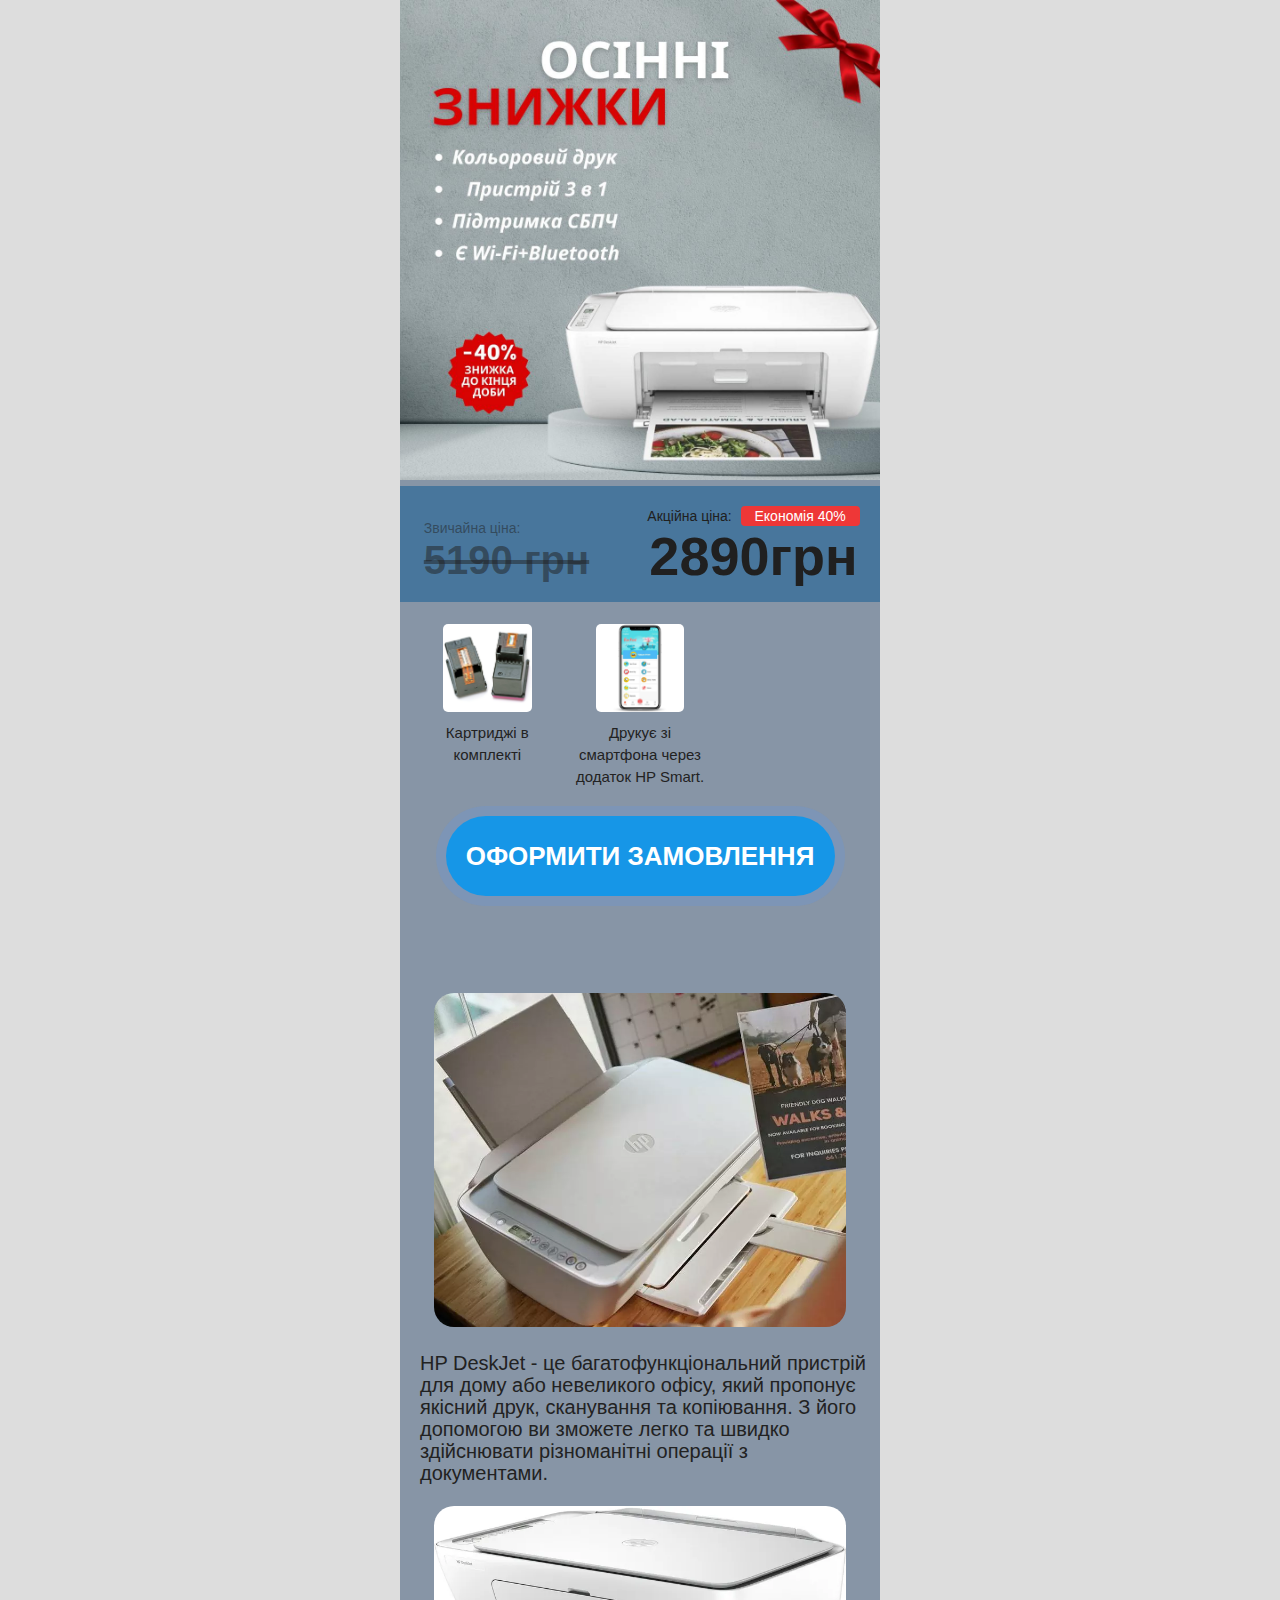
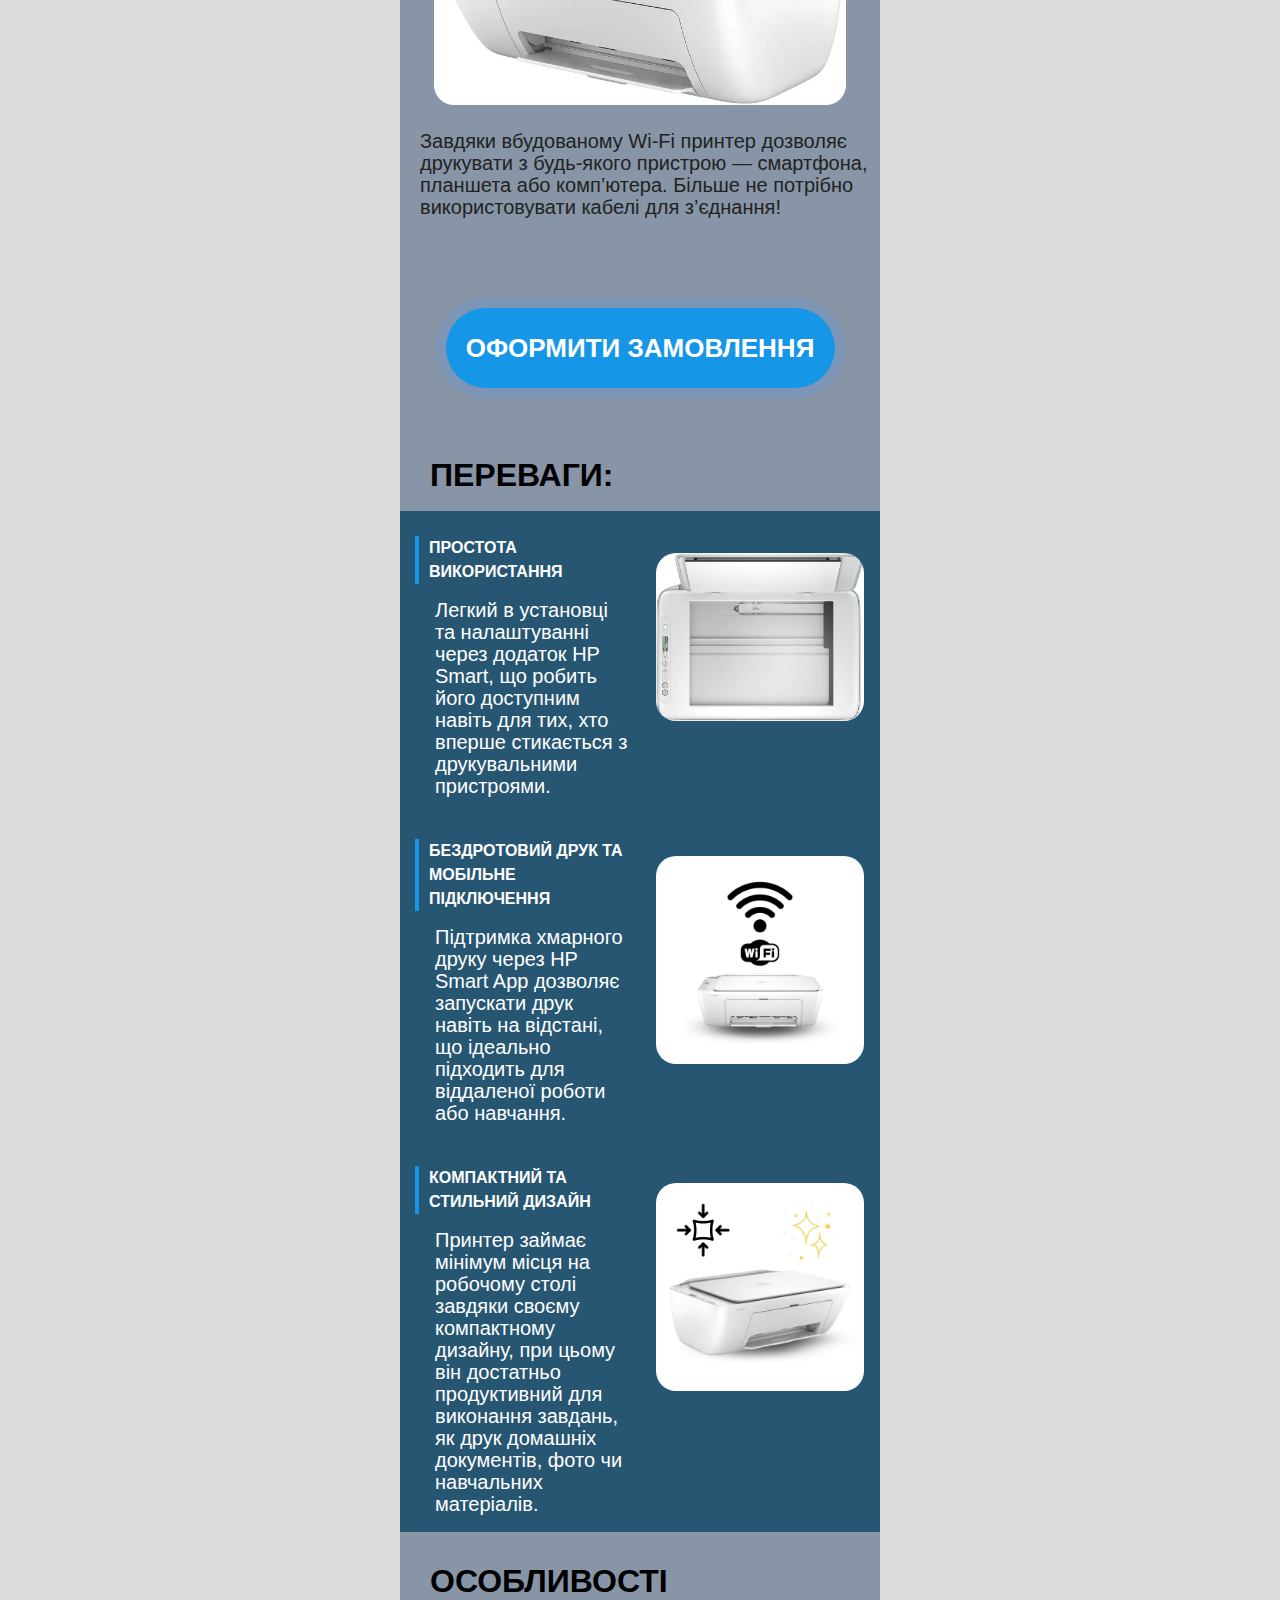
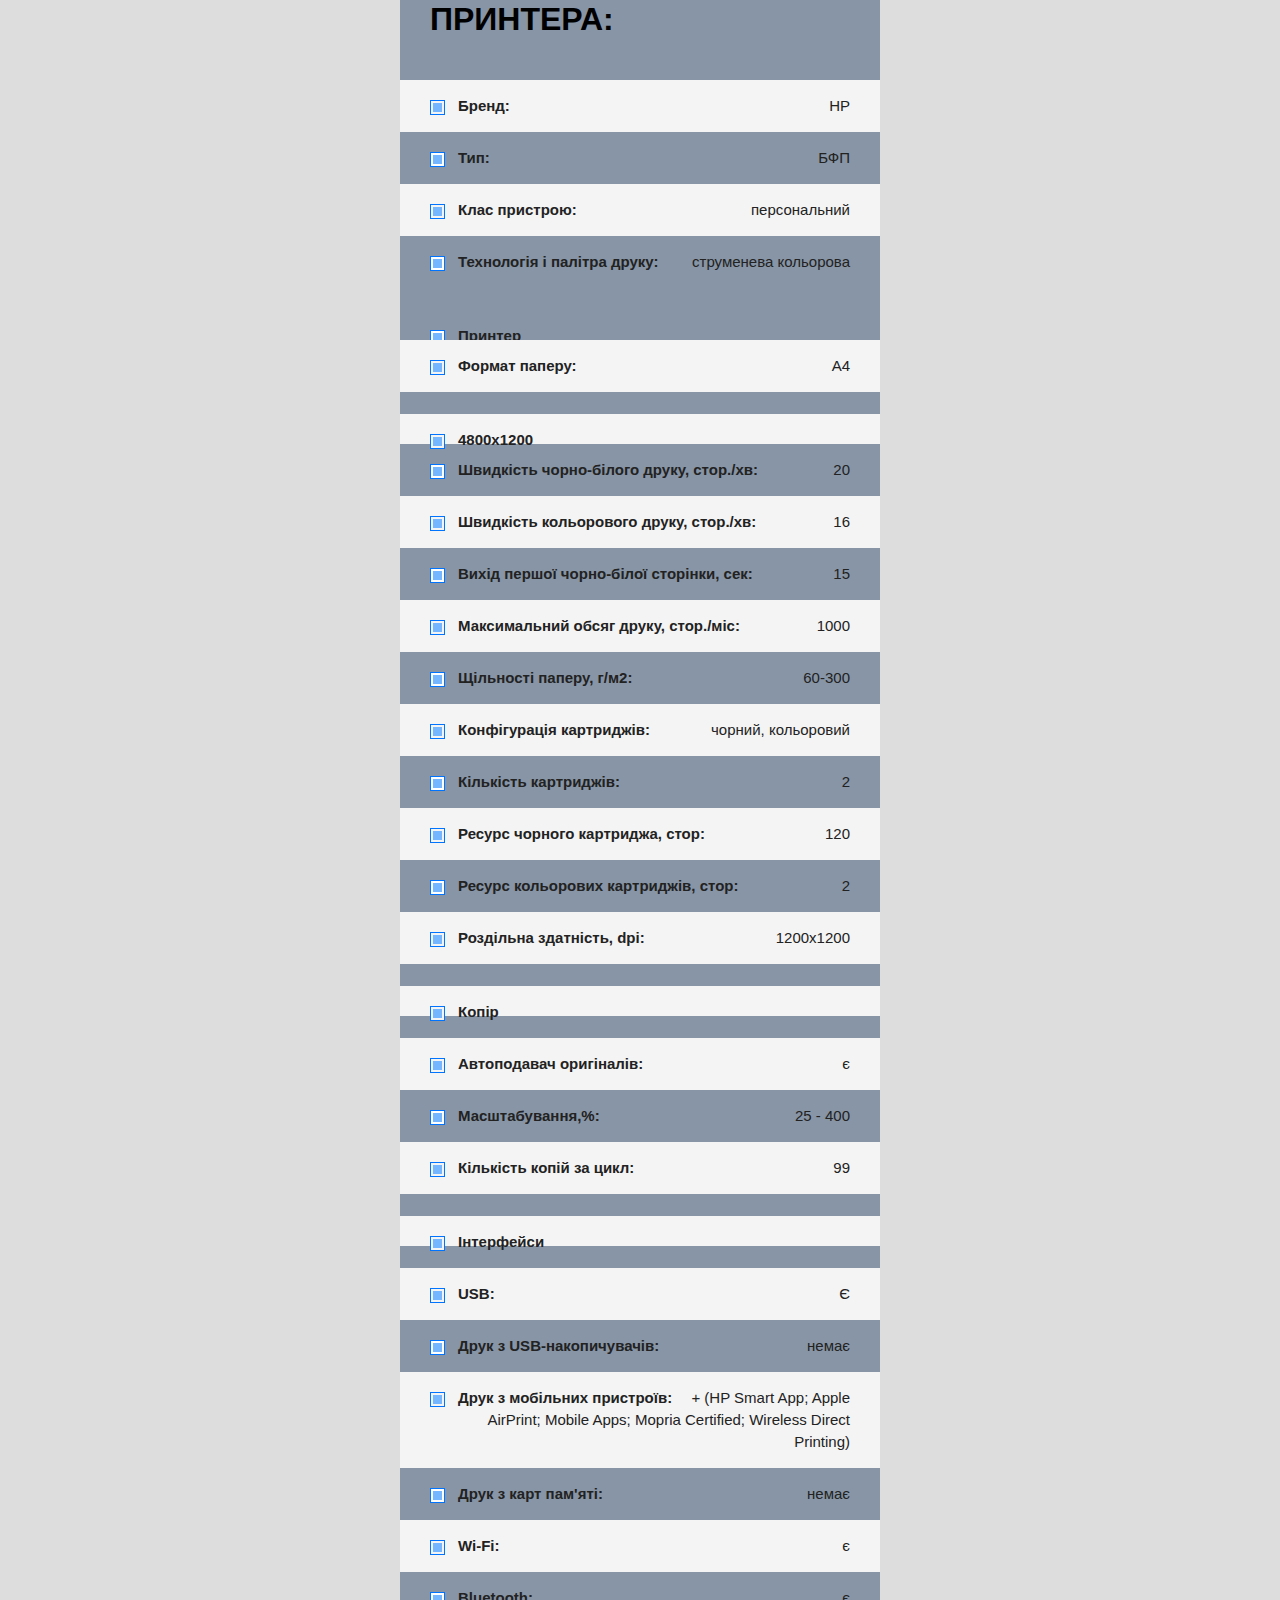
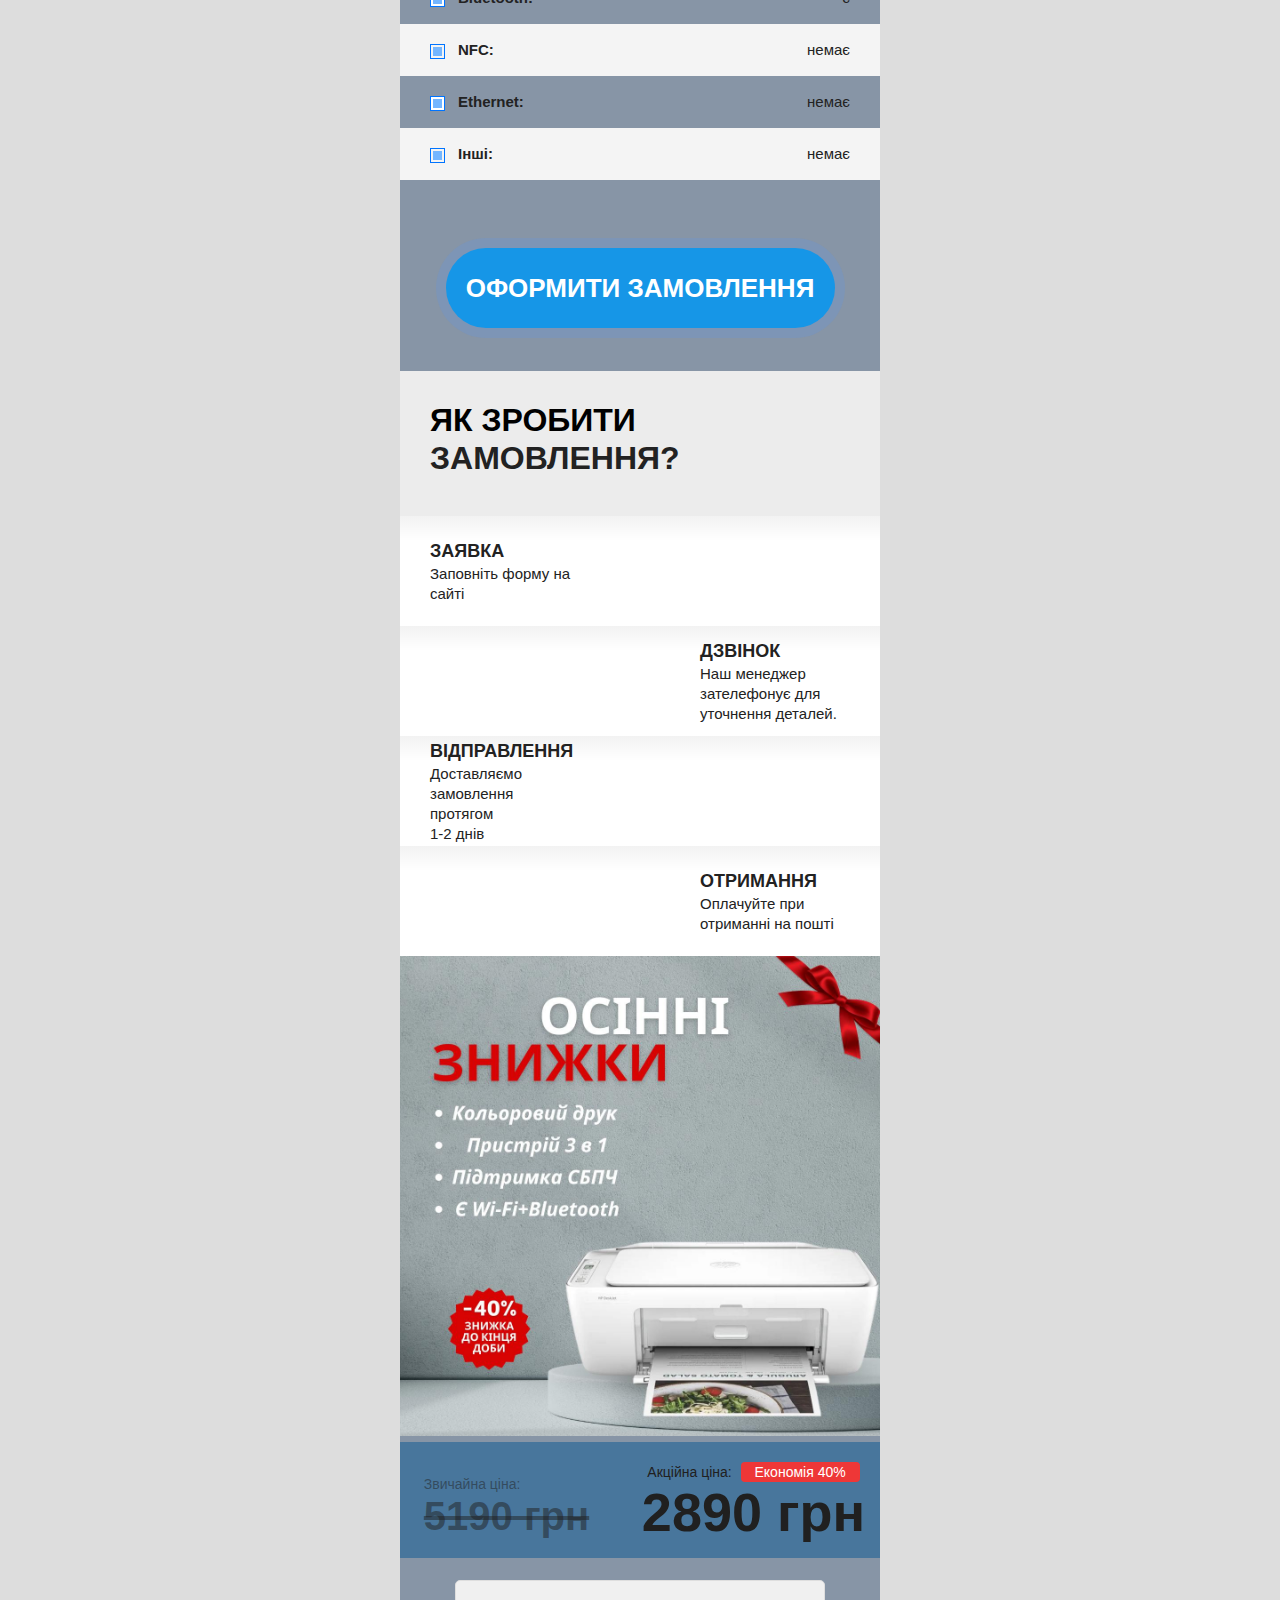
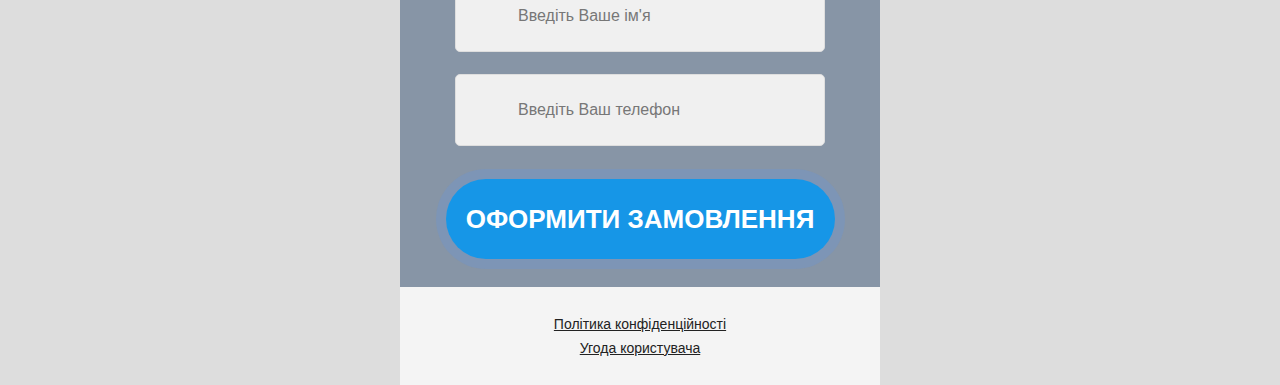
==== commit 5a4f8276: "Update index.html" ====
--- a/index.html
+++ b/index.html
@@ -151,7 +151,7 @@
 			
 
 			<section class="characteristics_section">
-				<h2 class="title"><span>ОСОБЛИВОСТІ<br>ТЕРМОПРИНТЕРА:</span><br></h2>
+				<h2 class="title"><span>ОСОБЛИВОСТІ<br>ПРИНТЕРА:</span><br></h2>
 				<img class="image" src="./ПРИНТ ЕР_files/66.jpg" alt="">
 				<br>
 				<ul class="characteristics__list">
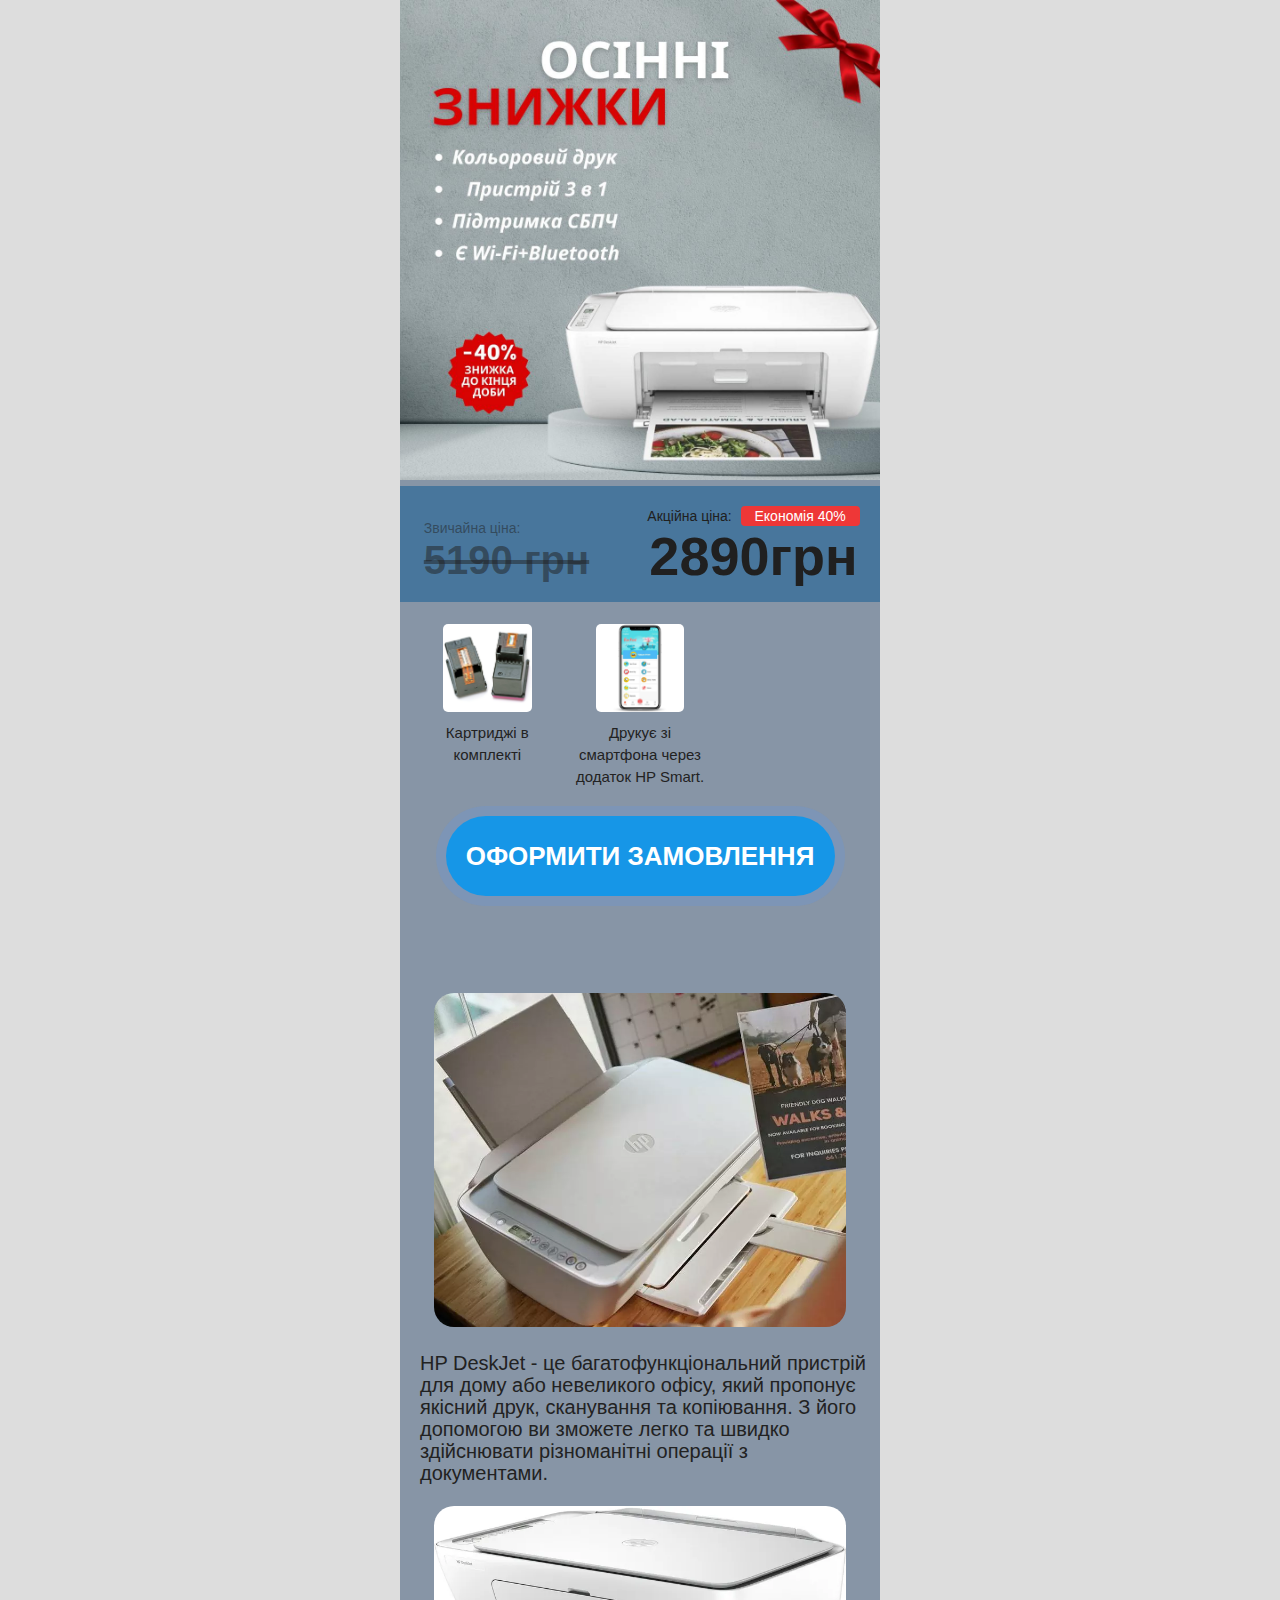
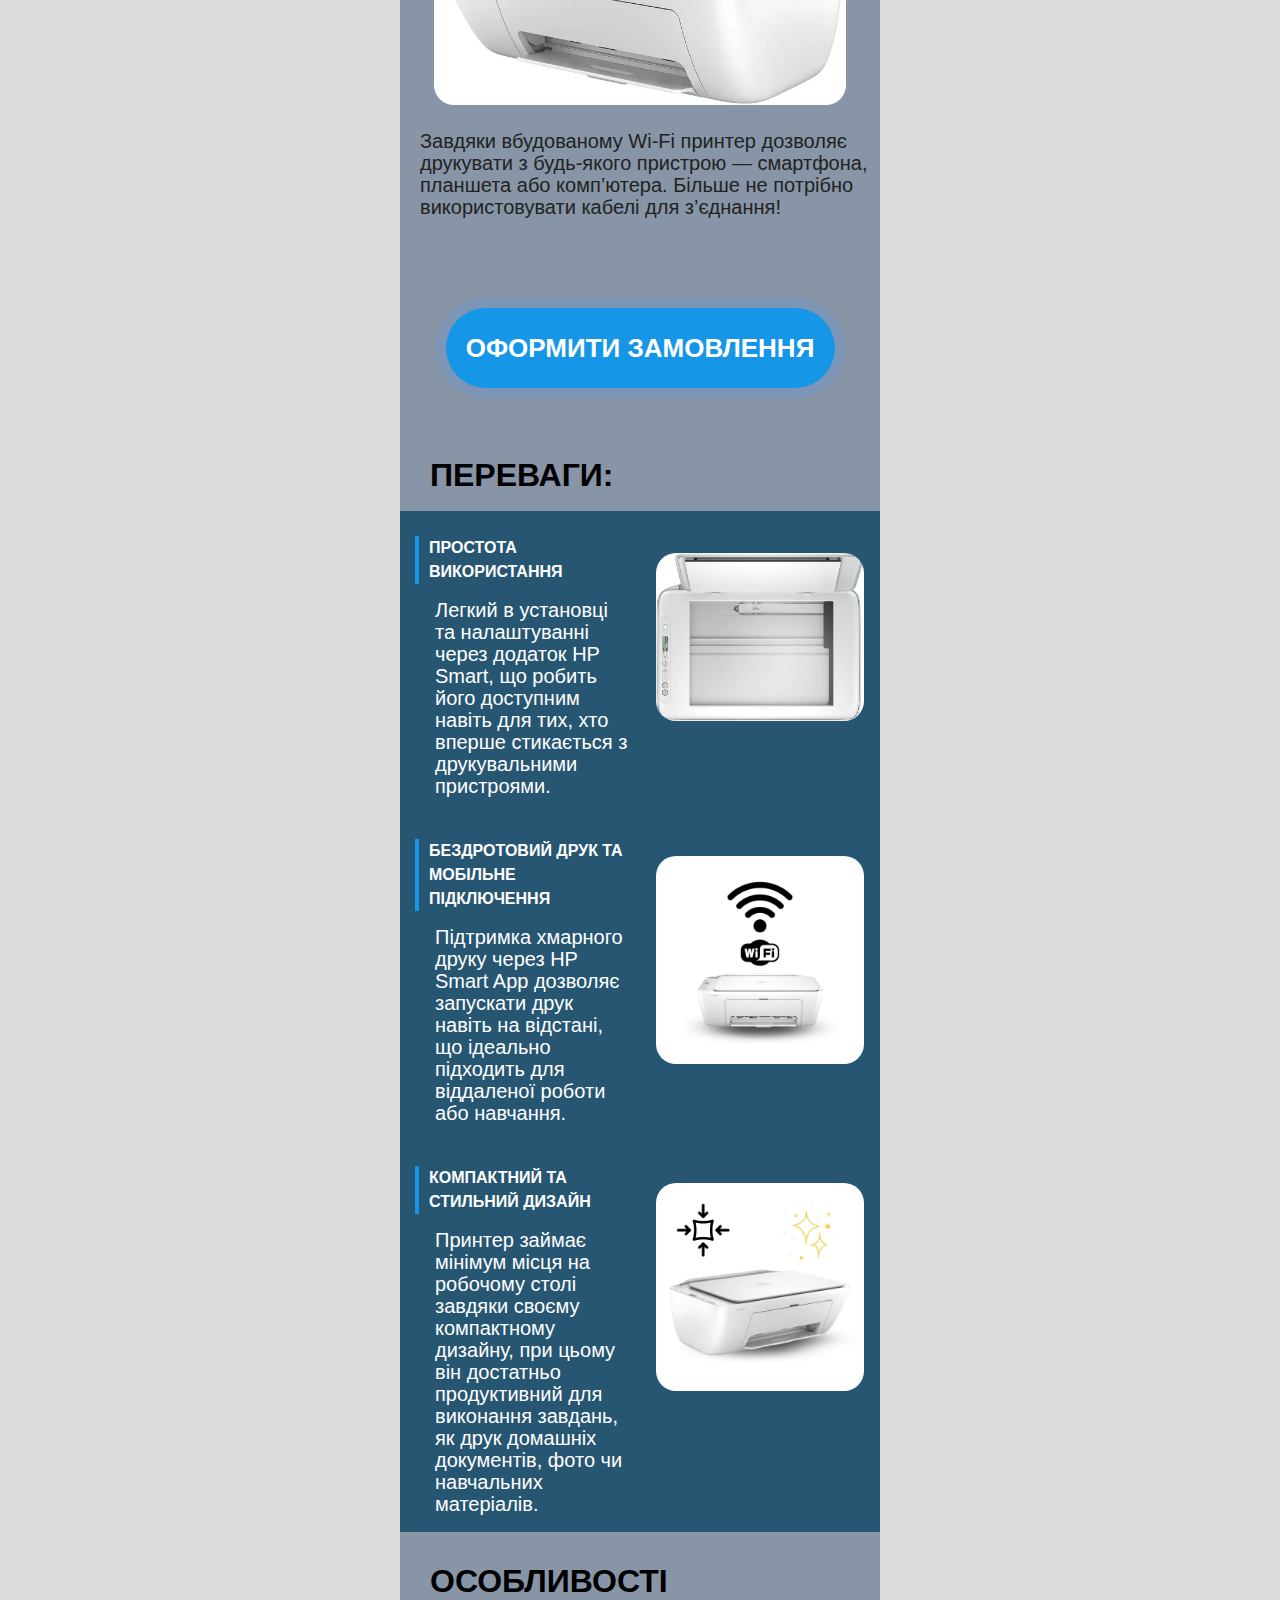
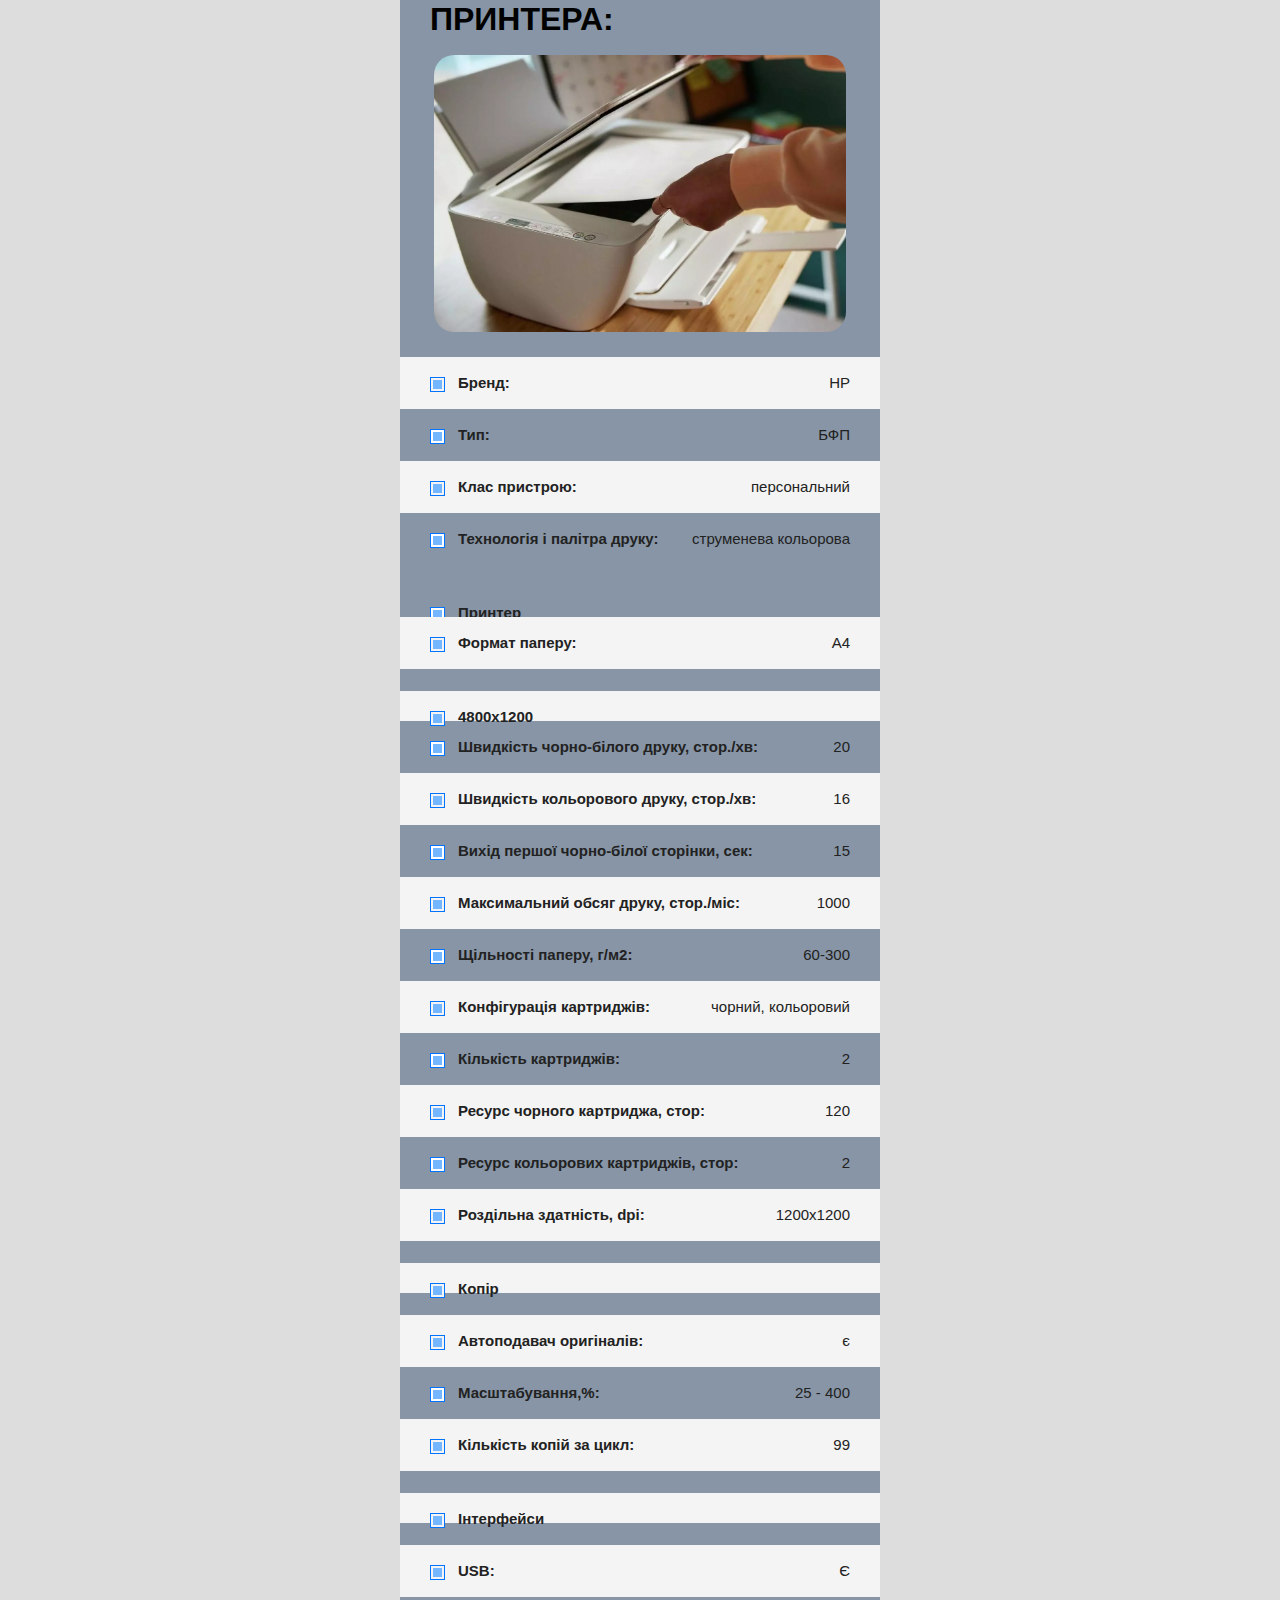
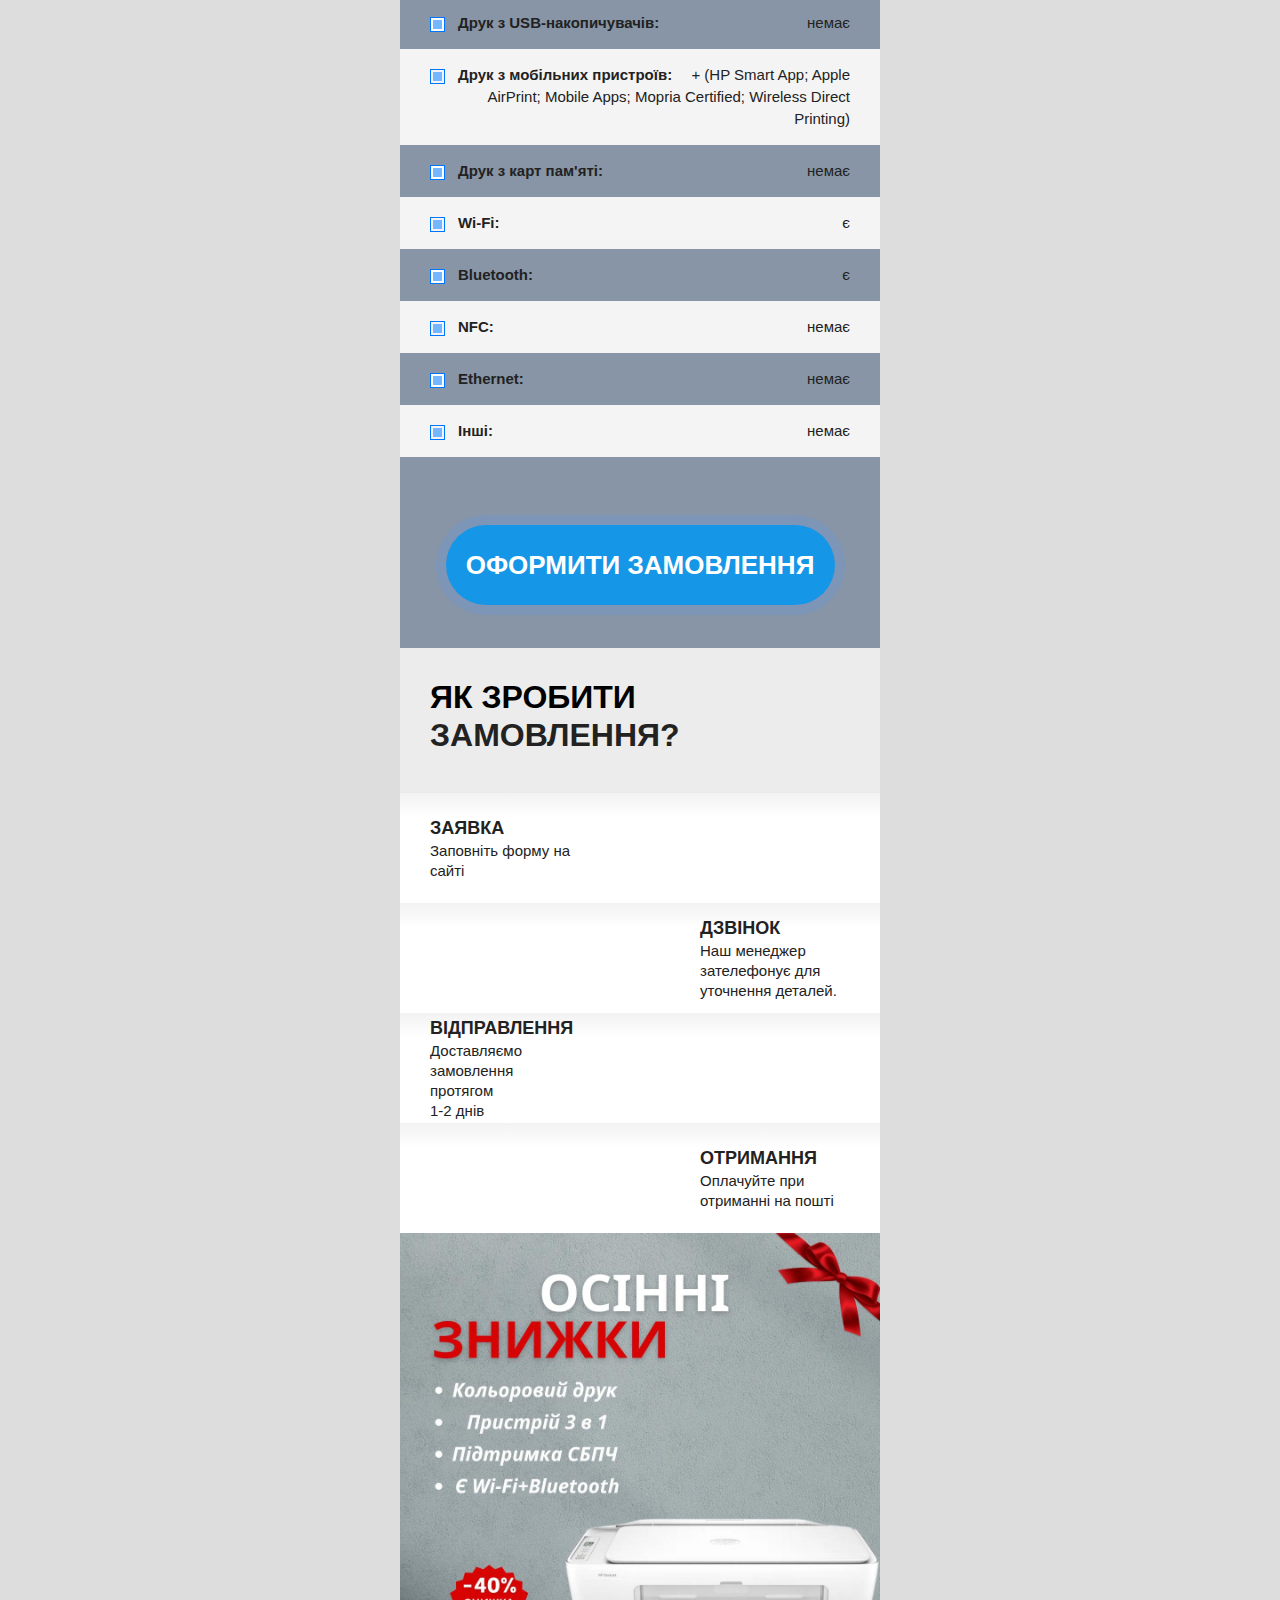
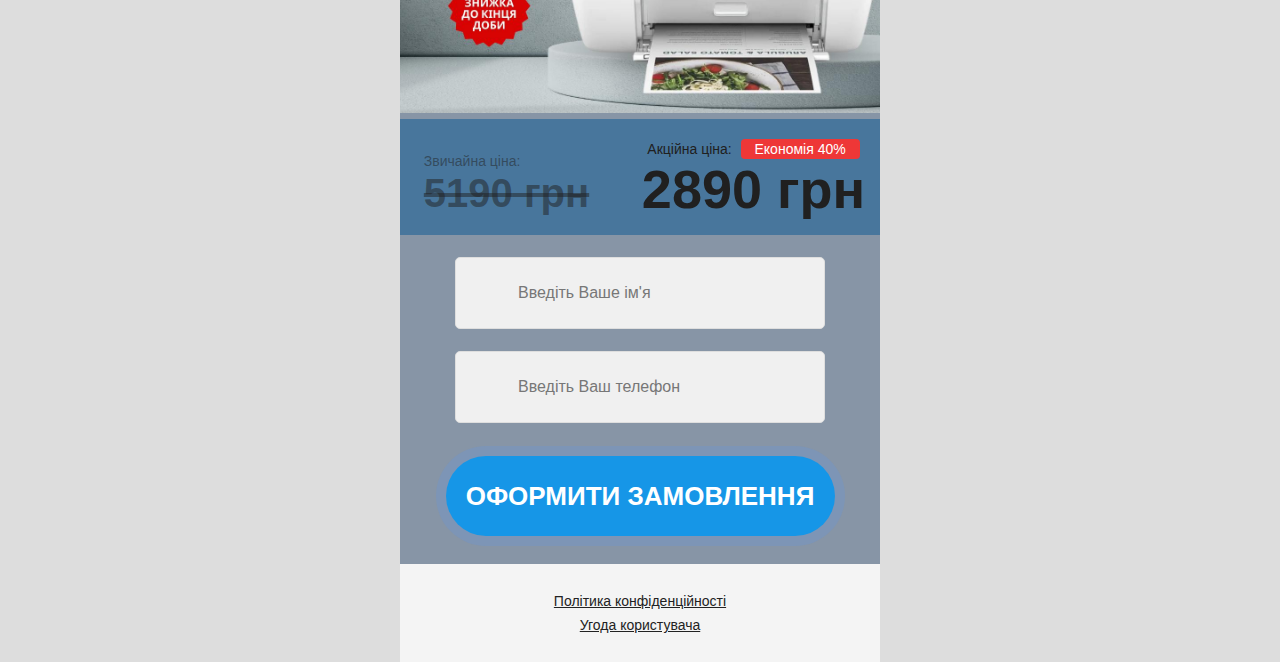
==== commit ca43023d: "Update index.html" ====
--- a/index.html
+++ b/index.html
@@ -4,7 +4,7 @@
 	
 	<meta name="viewport" content="width=480">
 
-	<title>БЕЗПРОВІДНИЙ МІНІ ТЕРМОПРИНТЕР</title>
+	<title>ПРИНТЕР</title>
 	<meta name="description" content="Принтер, який не потребує чорнил та друкує все що завгодно. ">
 
 	<link rel="shortcut icon" href="https://my-mystery.shop/printer/favicon.ico">
@@ -152,7 +152,7 @@
 
 			<section class="characteristics_section">
 				<h2 class="title"><span>ОСОБЛИВОСТІ<br>ПРИНТЕРА:</span><br></h2>
-				<img class="image" src="./ПРИНТ ЕР_files/66.jpg" alt="">
+				<img class="image" src="./ПРИНТ ЕР_files/66.webp" alt="">
 				<br>
 				<ul class="characteristics__list">
 
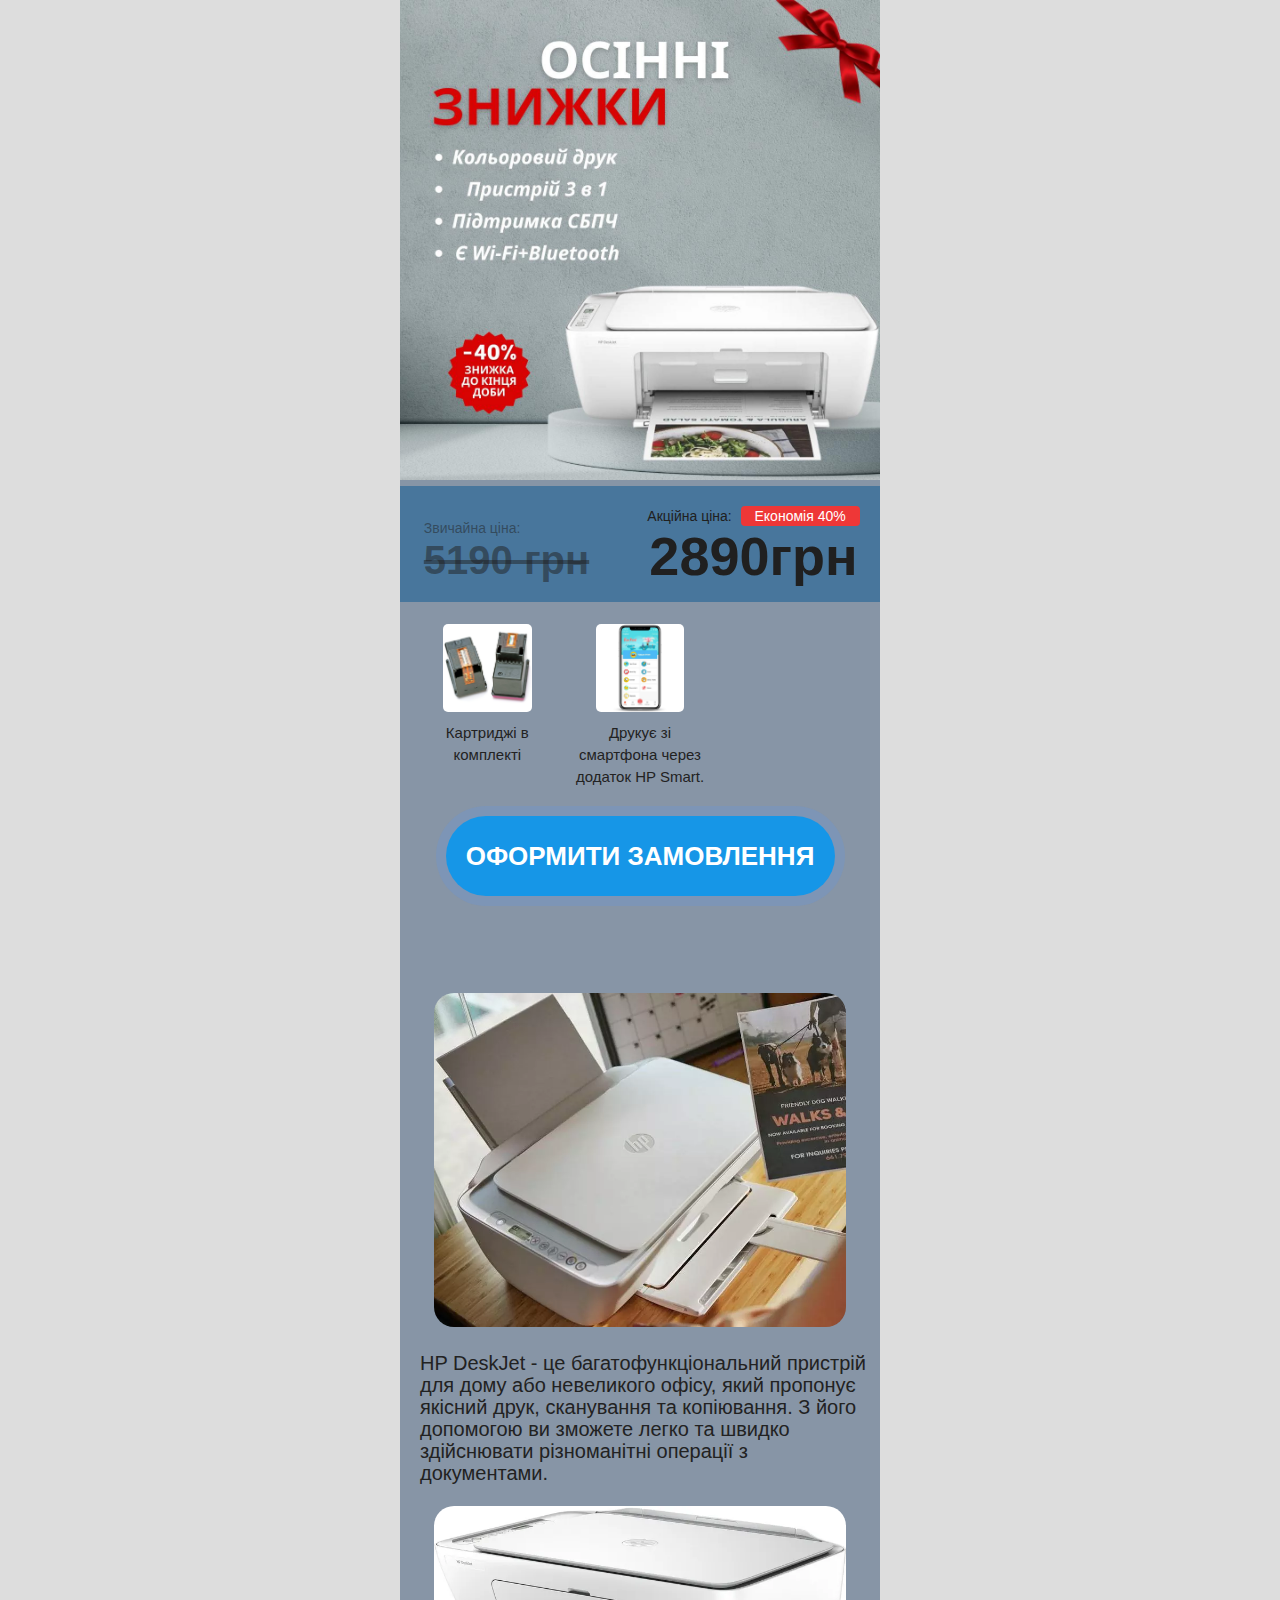
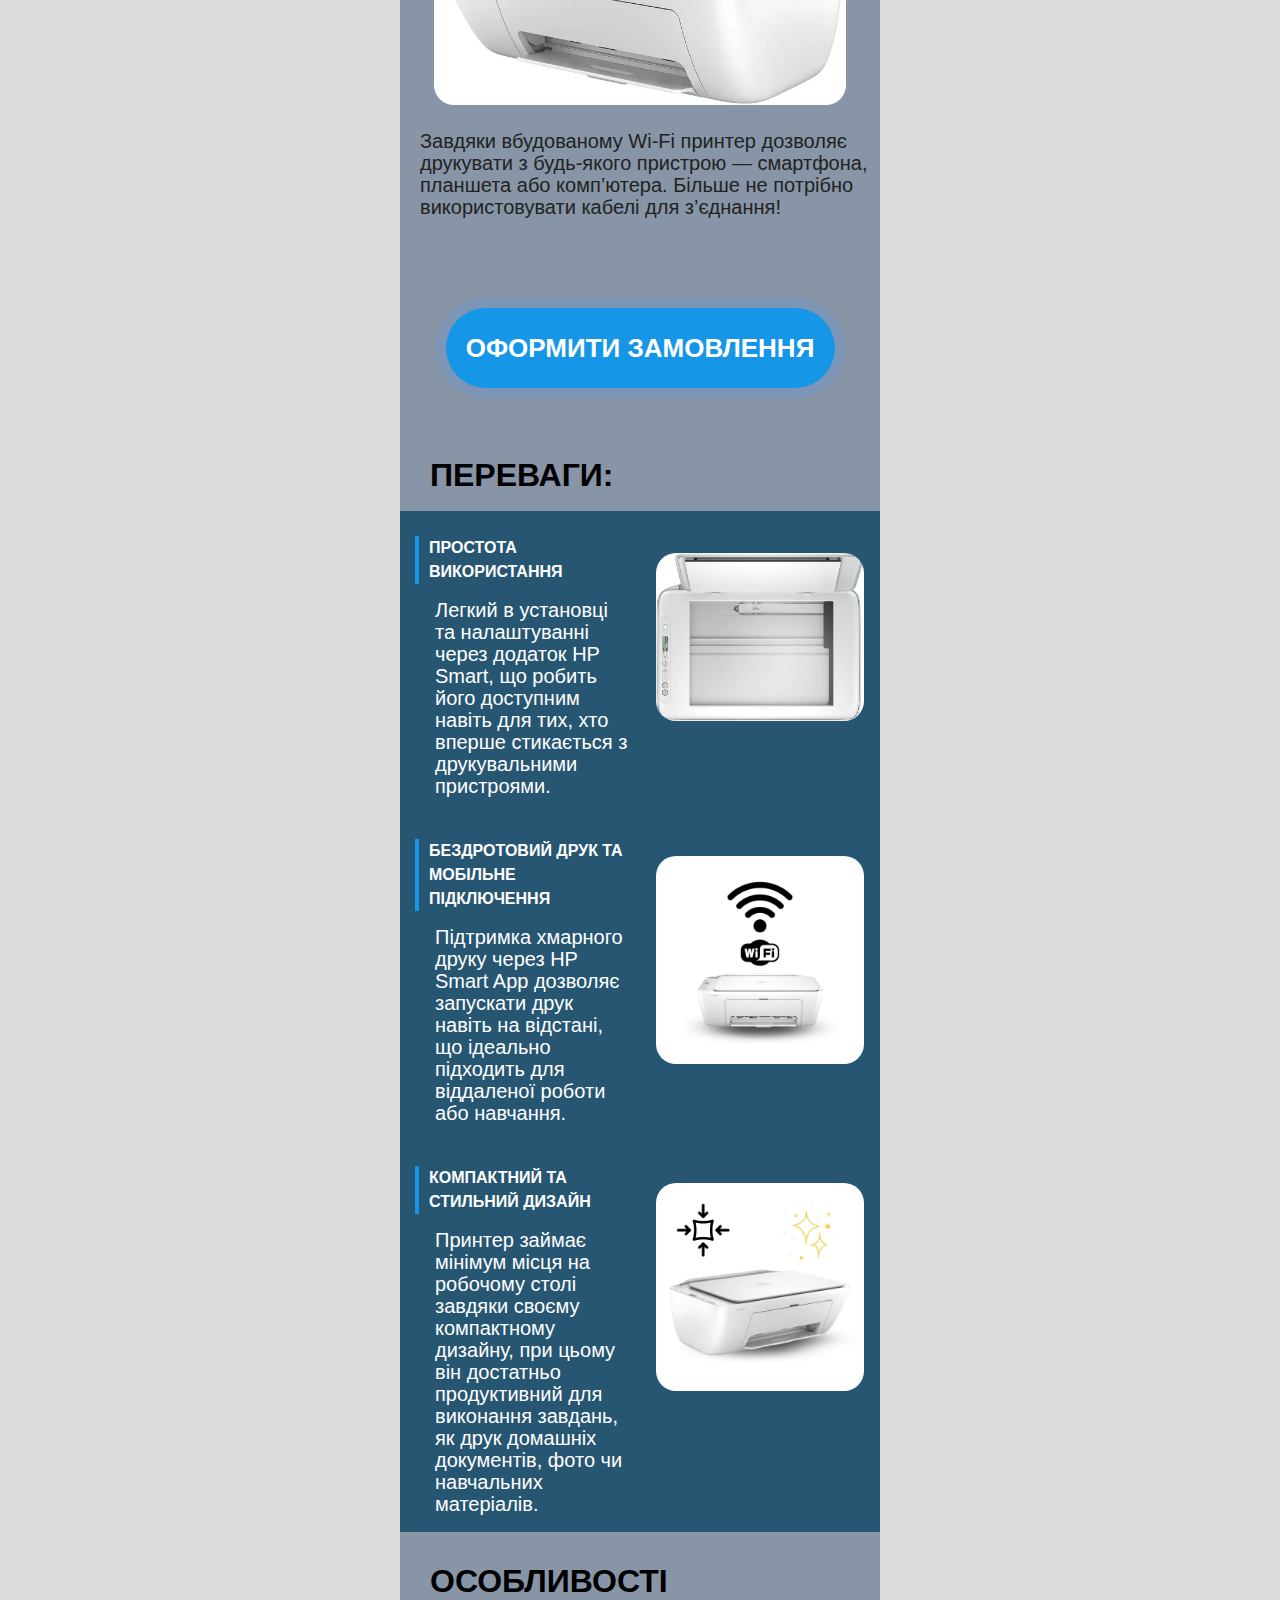
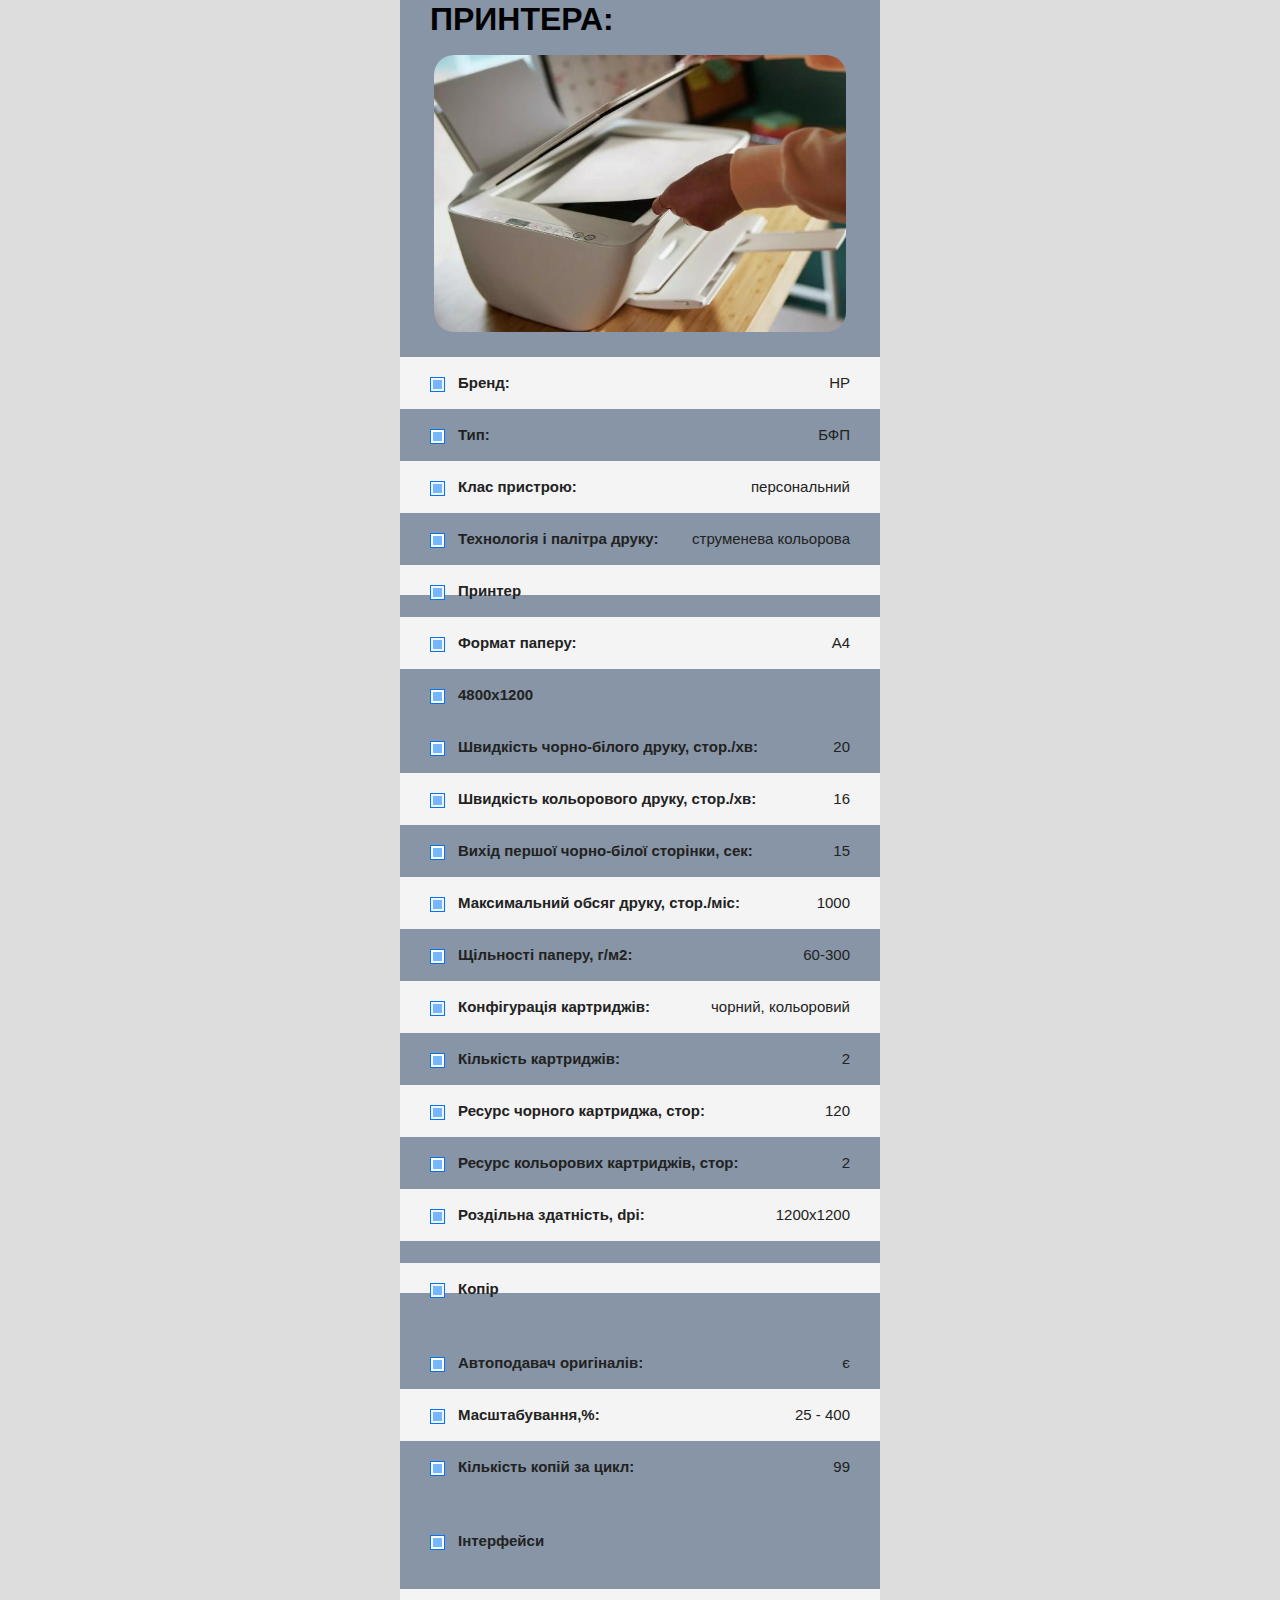
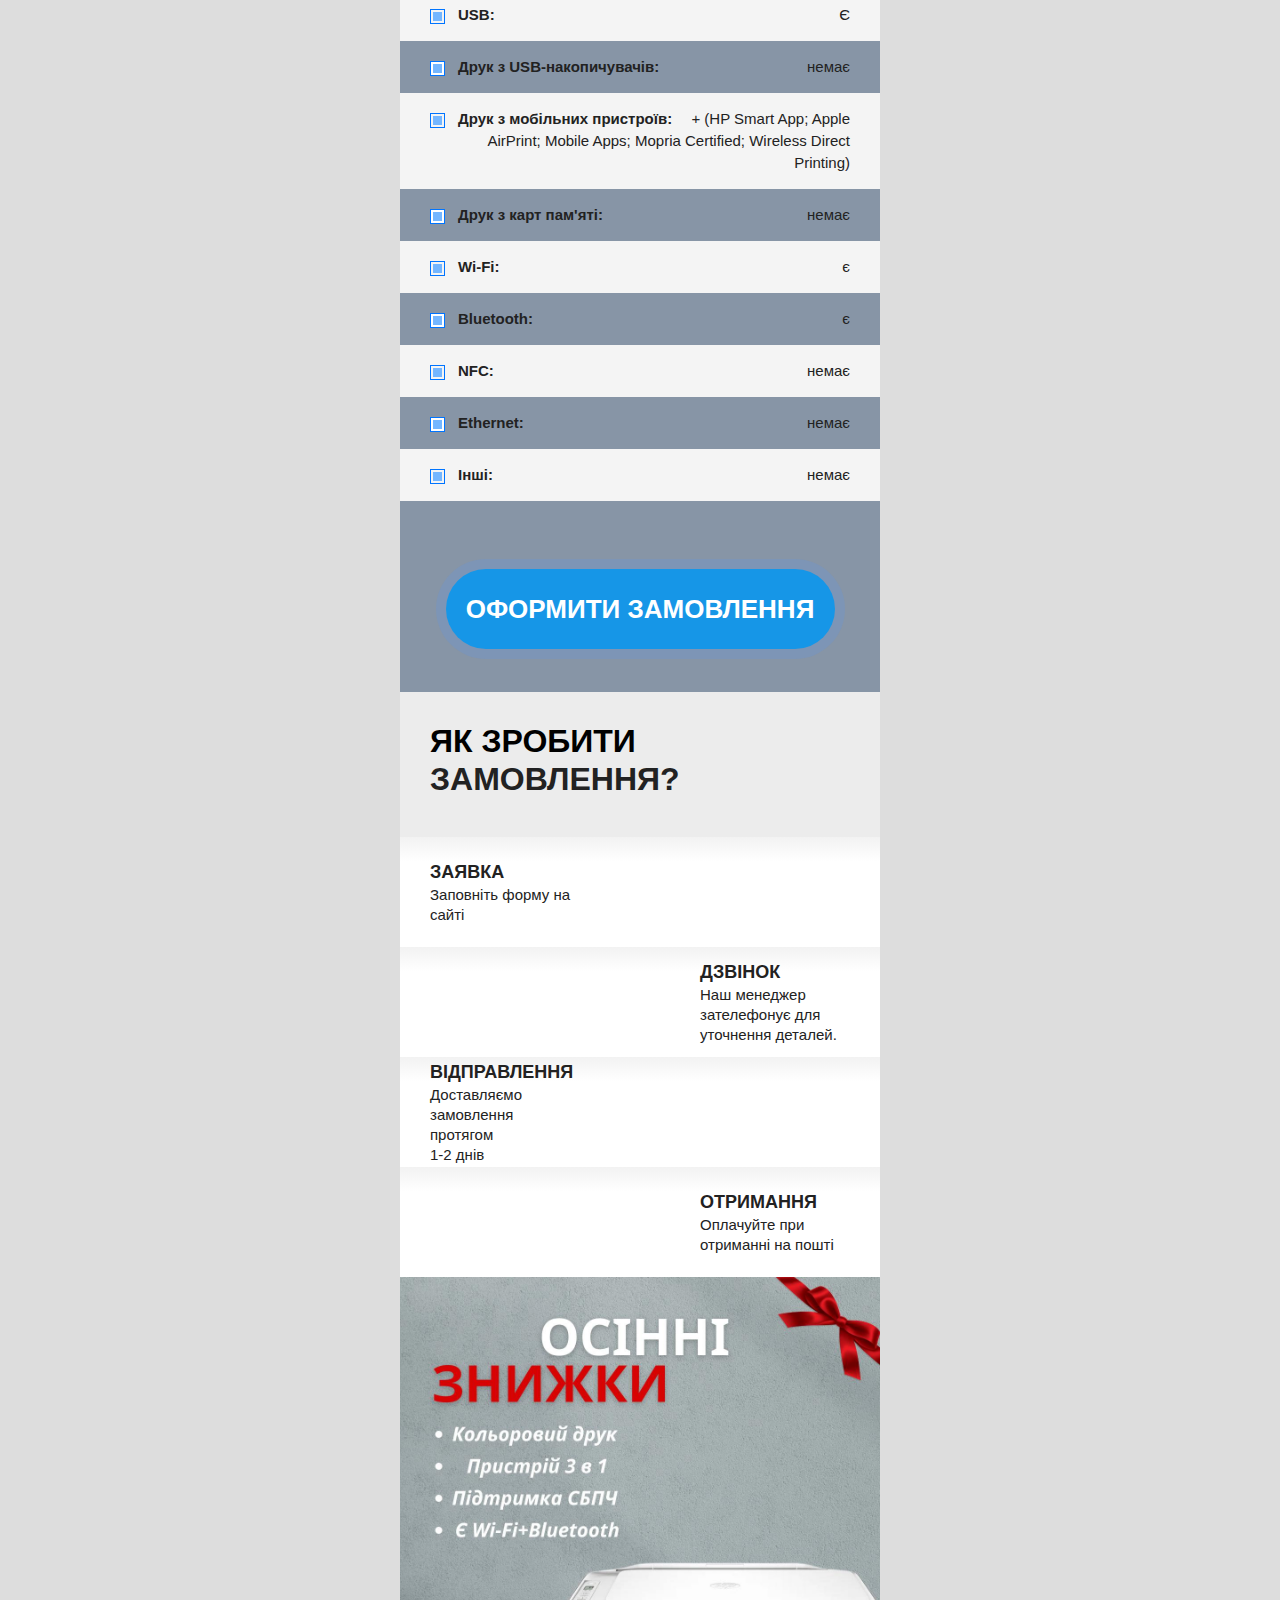
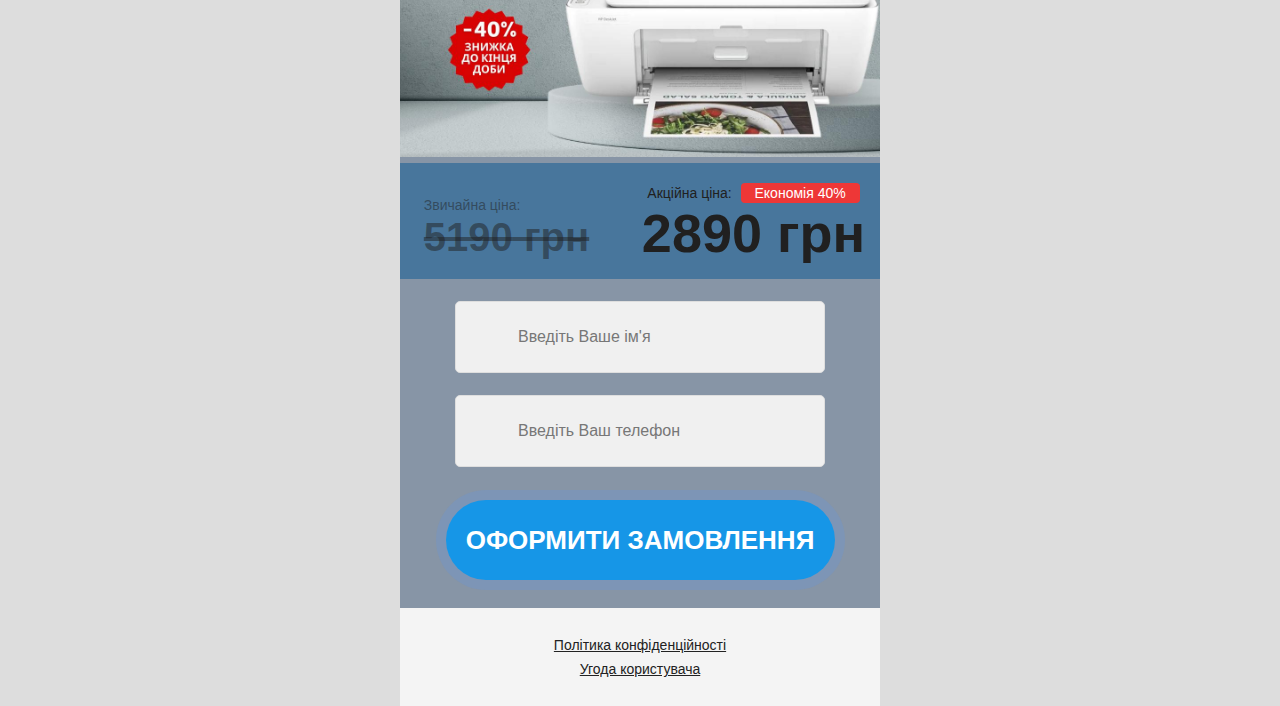
==== commit 74dcd37a: "Update index.html" ====
--- a/index.html
+++ b/index.html
@@ -159,10 +159,10 @@
 					<li><b>Бренд: </b>  HP</li>
 					<li><b>Тип: </b>БФП</li>
 					<li><b>Клас пристрою: </b> персональний</li>
-					<li><b>Технологія і палітра друку: </b>струменева кольорова</li><br>
-					<li><b>Принтер</b> </li>
-					<li><b>Формат паперу:  </b> A4</li><br>
-					<li><b>4800х1200</b> </li>
+					<li><b>Технологія і палітра друку: </b>струменева кольорова</li>
+					<li><b>Принтер</b> </li><br>
+					<li><b>Формат паперу:  </b> A4</li>
+					<li><b>4800х1200</b> </li><br>
 					<li><b>Швидкість чорно-білого друку, стор./хв:  </b>20</li>
 					<li><b>Швидкість кольорового друку, стор./хв:  </b> 16</li>
 					<li><b>Вихід першої чорно-білої сторінки, сек:  </b> 15</li>
@@ -173,11 +173,11 @@
 					<li><b>Ресурс чорного картриджа, стор:   </b>120 </li>
 					<li><b>Ресурс кольорових картриджів, стор: </b> 2</li>
 					<li><b>Роздільна здатність, dpi: </b> 1200х1200 </li><br>
-					<li><b>Копір </b></li><br>
+					<li><b>Копір </b></li><br><br>
 					<li><b>Автоподавач оригіналів: </b> є</li>
 					<li><b>Масштабування,%: </b> 25 - 400  </li>
 					<li><b>Кількість копій за цикл:  </b>99  </li><br>
-					<li><b>Інтерфейси </b>  </li><br>
+					<li><b>Інтерфейси </b>  </li><br><br>
 					<li><b>USB: </b> Є </li>
 					<li><b>Друк з USB-накопичувачів: </b>  немає</li>
 					<li><b>Друк з мобільних пристроїв: </b>   + (HP Smart App; Apple AirPrint; Mobile Apps; Mopria Certified; Wireless Direct Printing)</li>
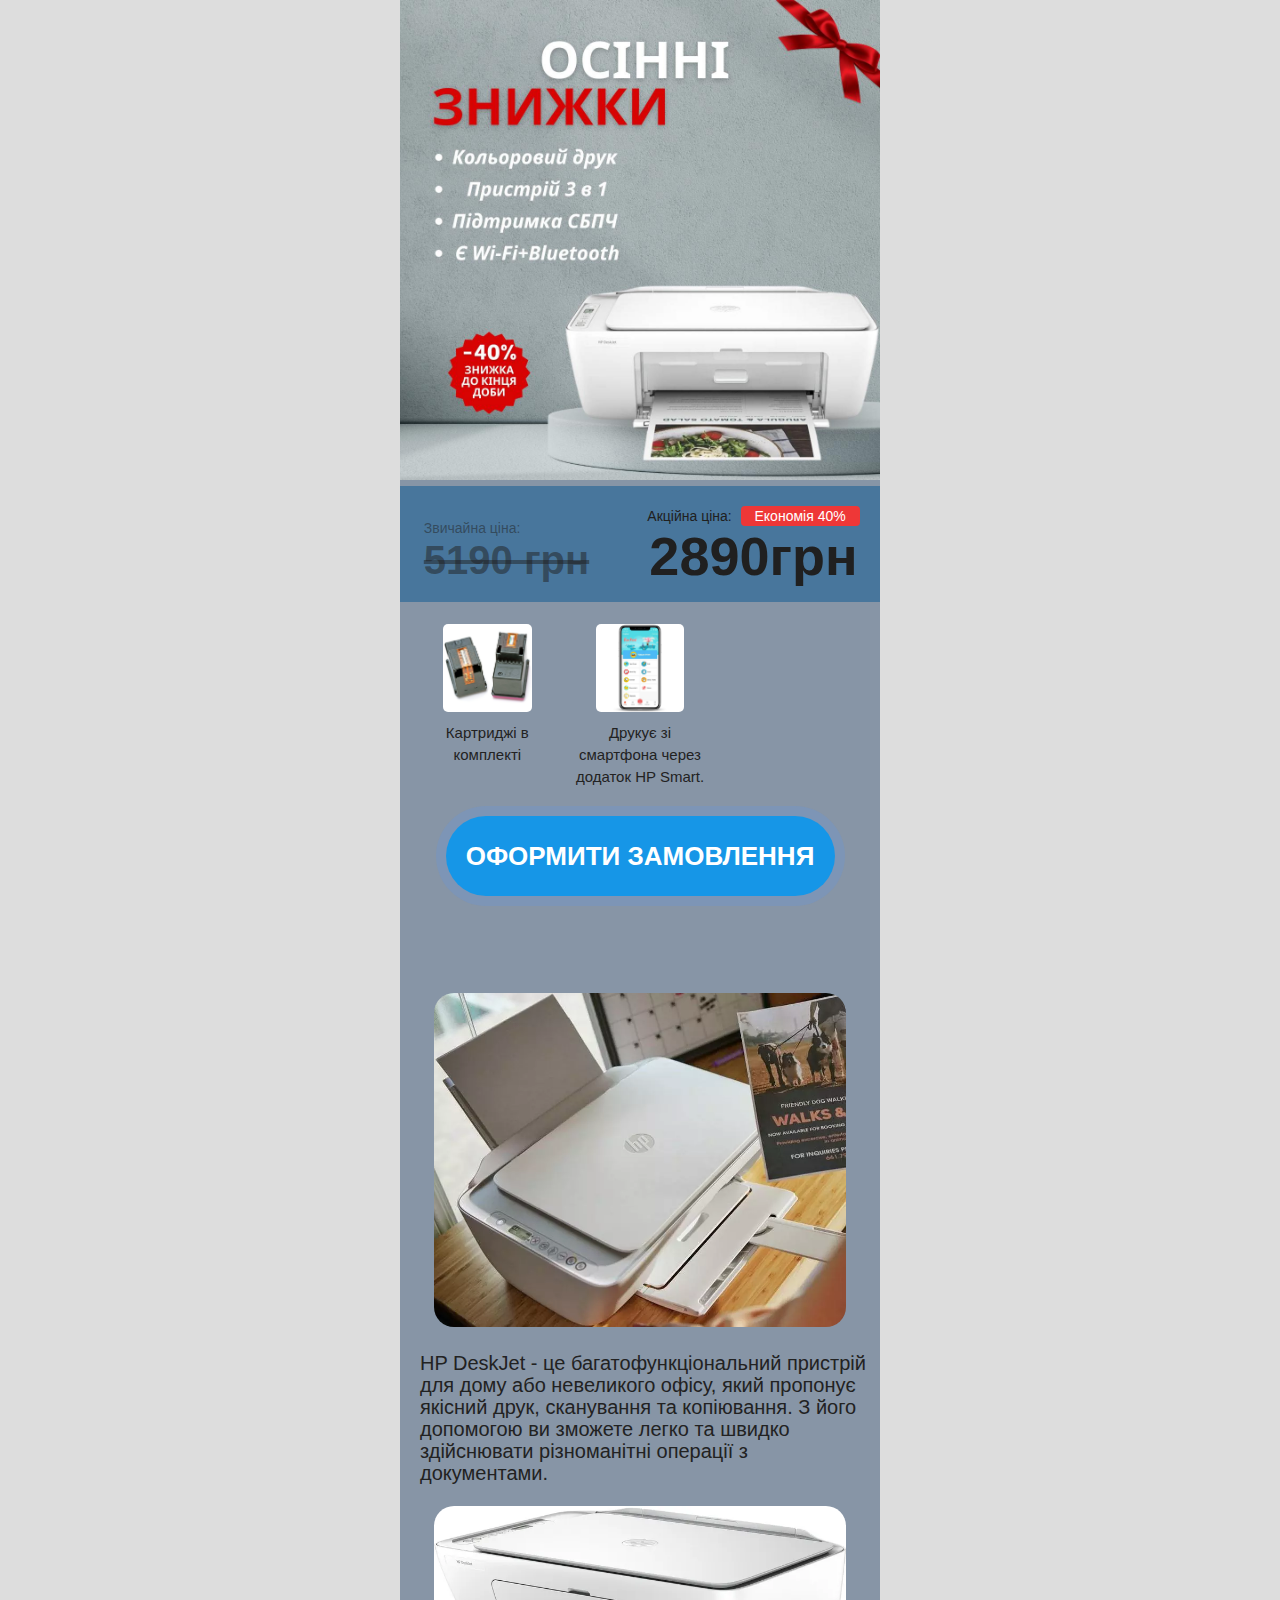
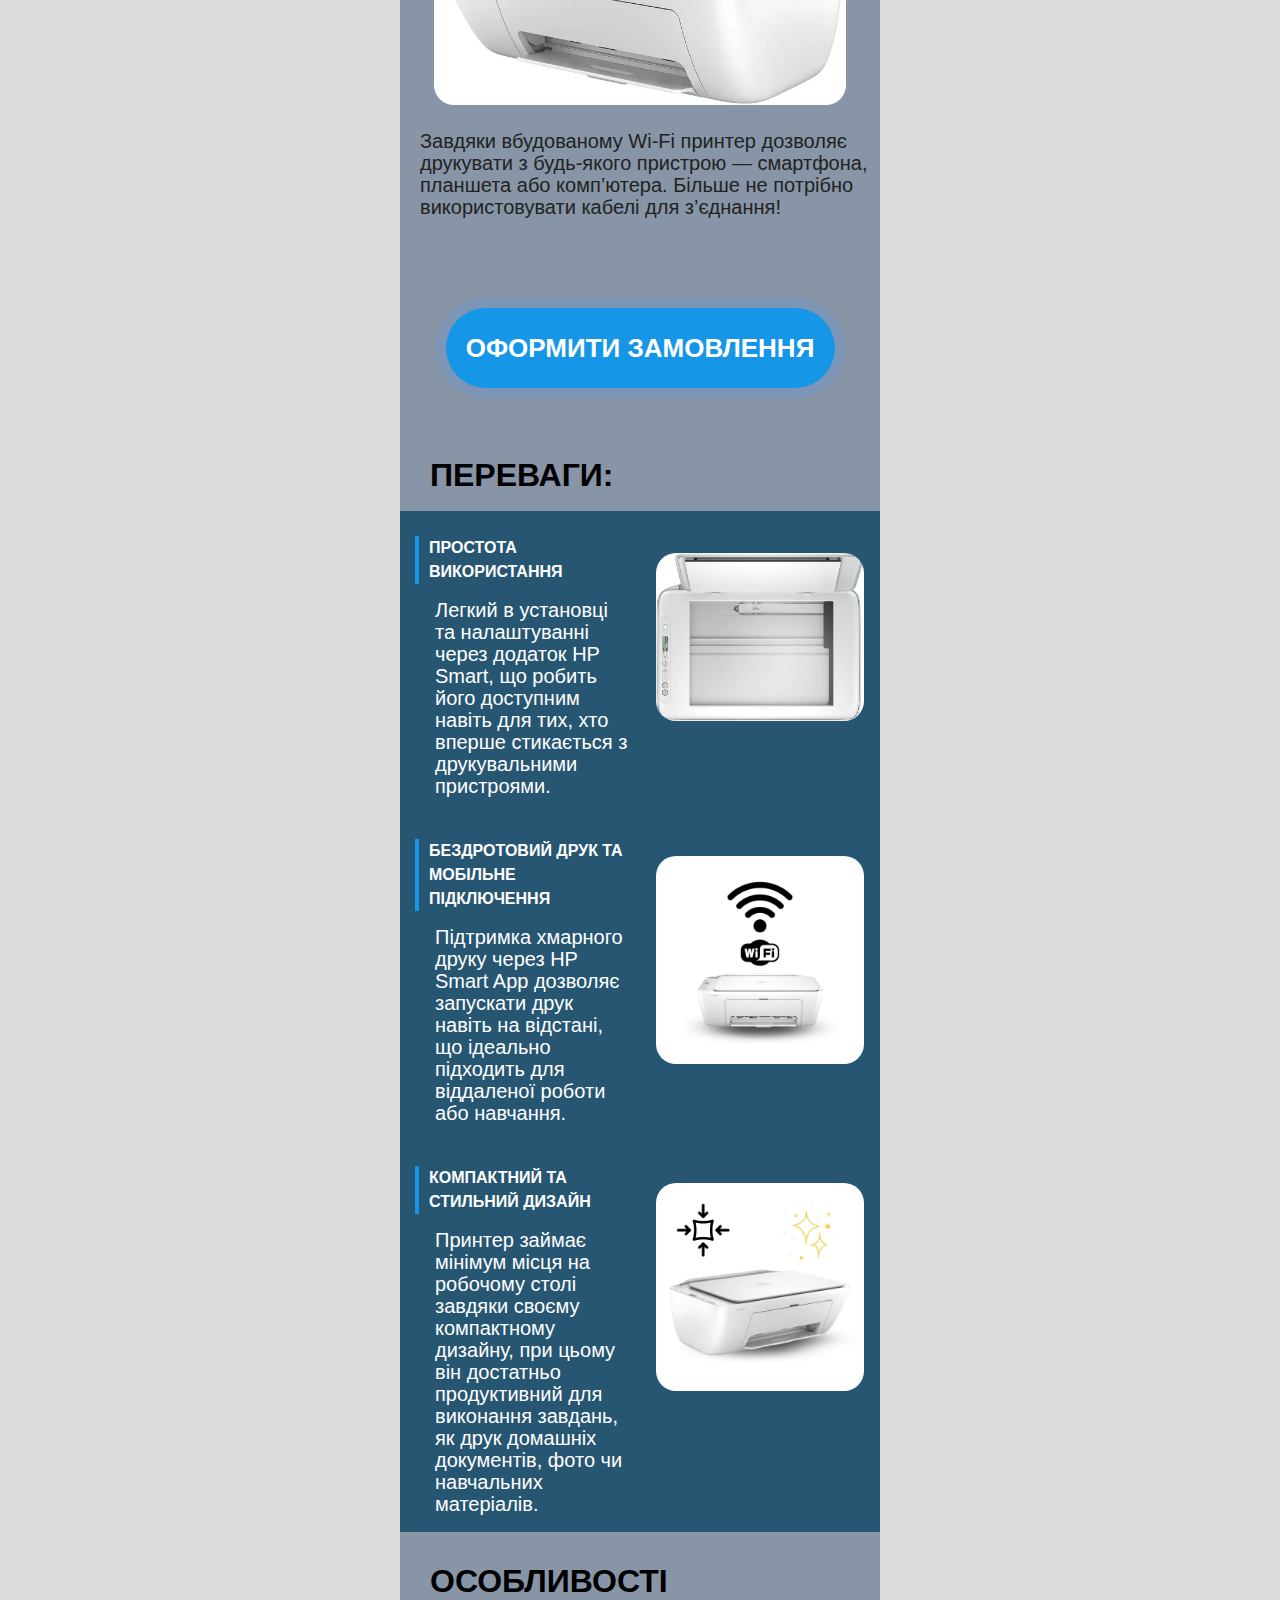
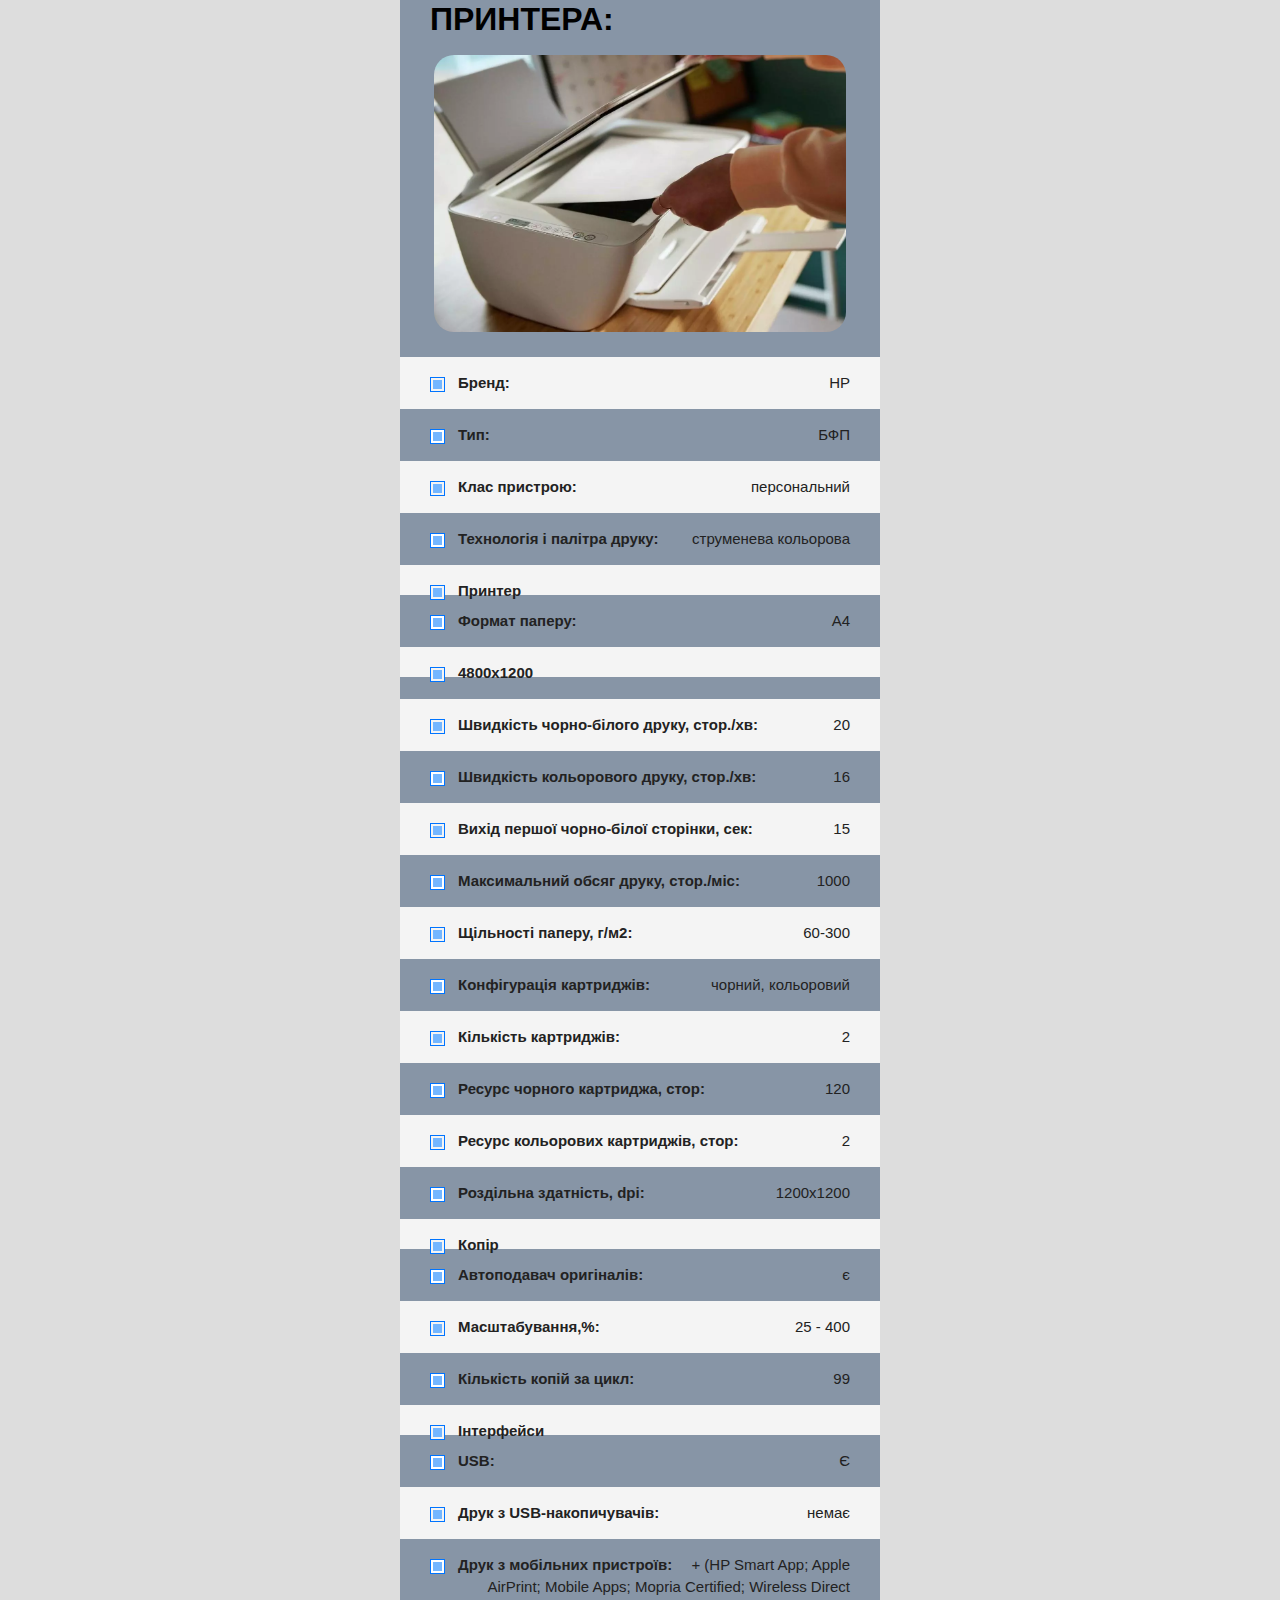
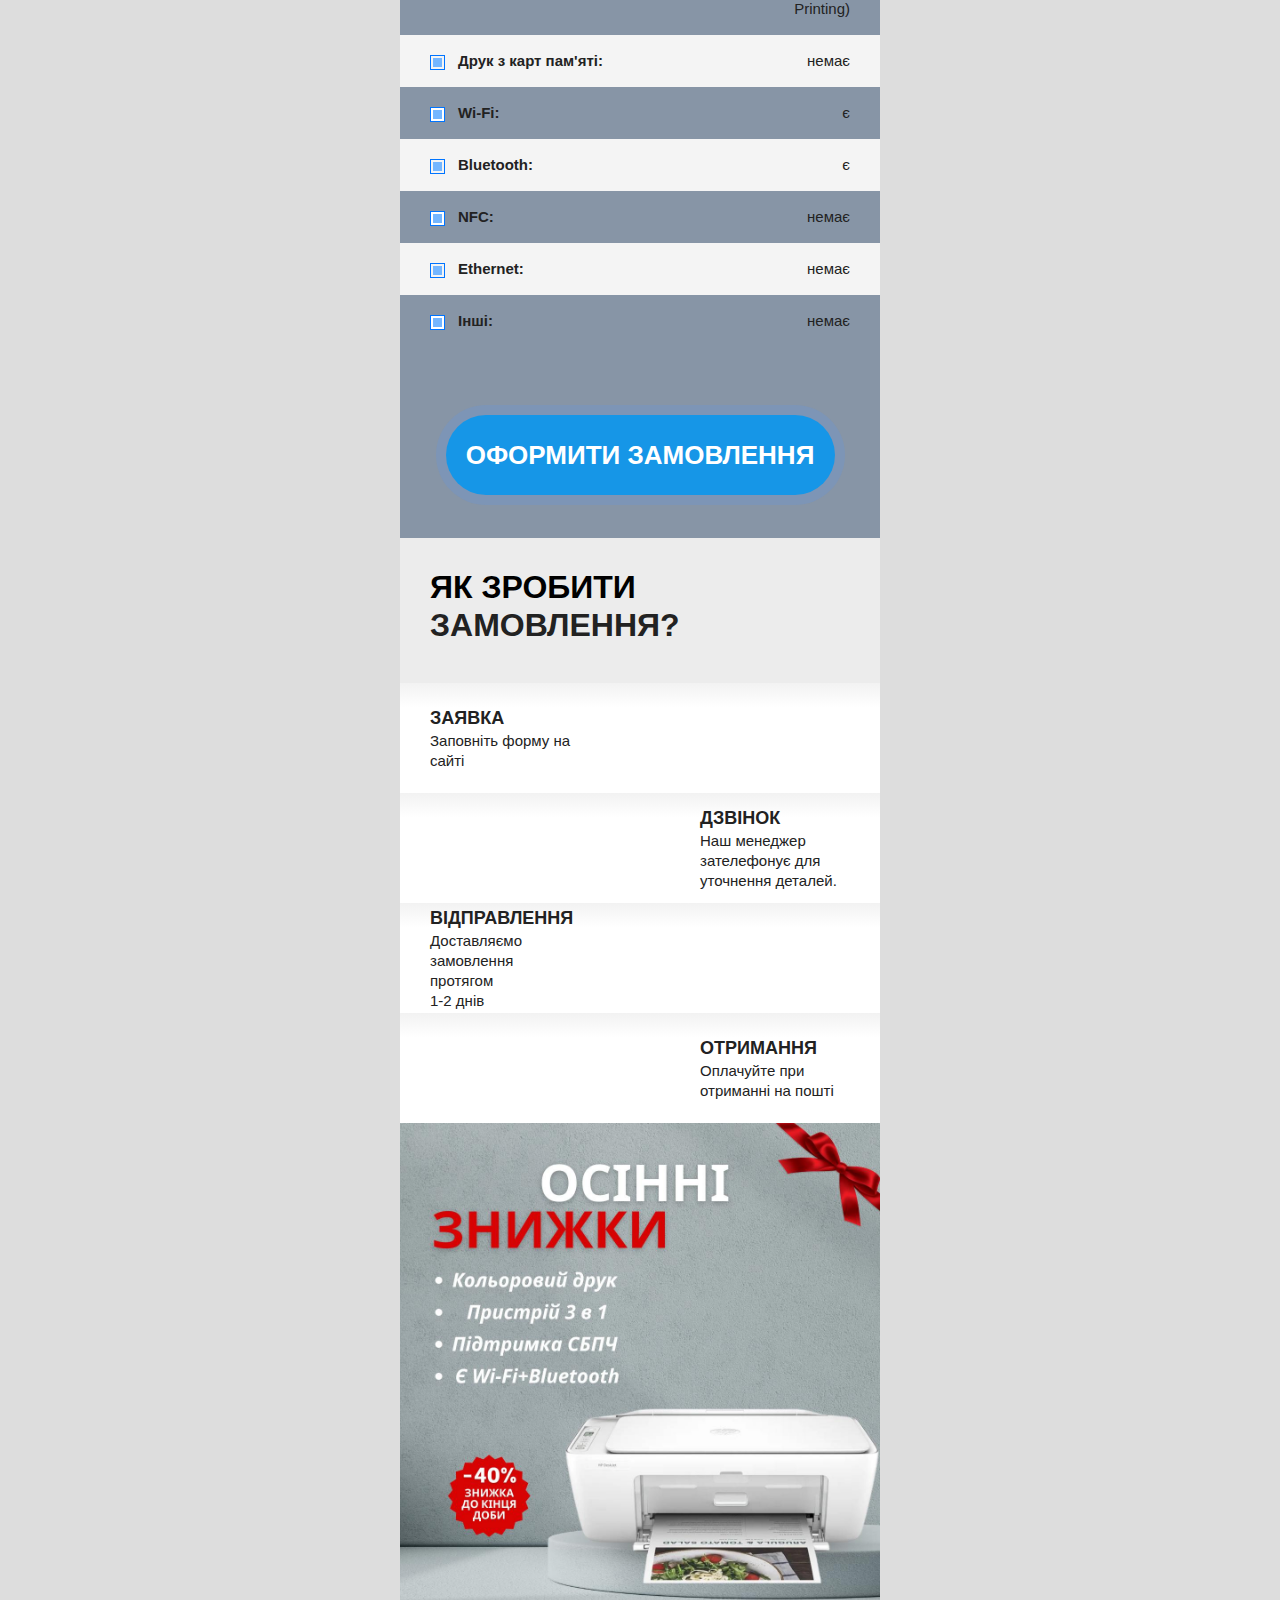
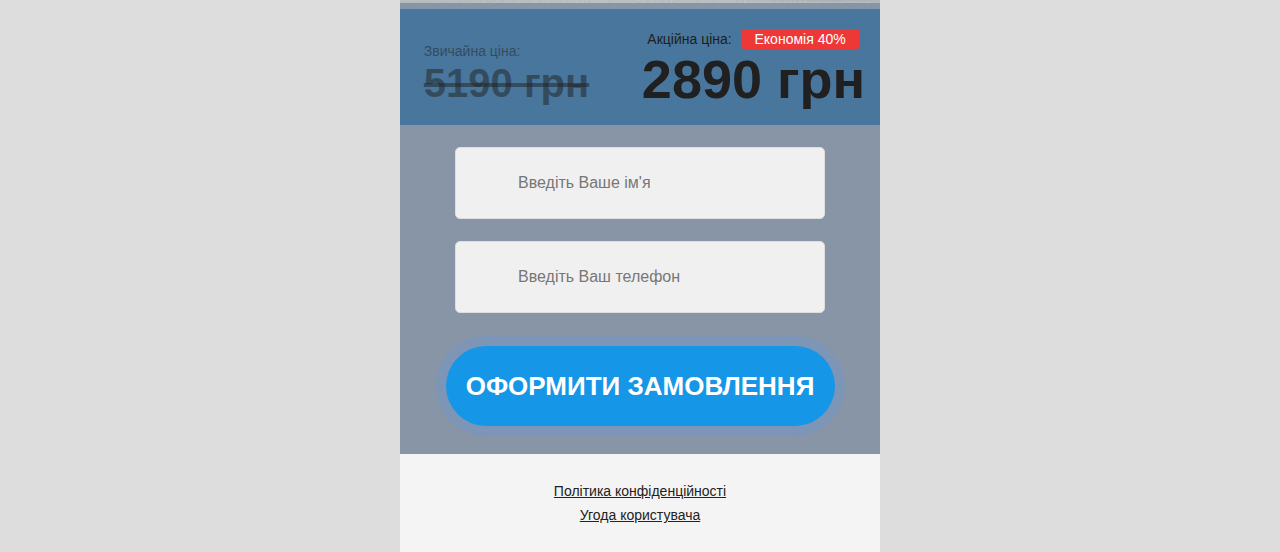
==== commit 53a22b18: "Update index.html" ====
--- a/index.html
+++ b/index.html
@@ -160,7 +160,7 @@
 					<li><b>Тип: </b>БФП</li>
 					<li><b>Клас пристрою: </b> персональний</li>
 					<li><b>Технологія і палітра друку: </b>струменева кольорова</li>
-					<li><b>Принтер</b> </li><br>
+					<li><b>Принтер</b> </li>
 					<li><b>Формат паперу:  </b> A4</li>
 					<li><b>4800х1200</b> </li><br>
 					<li><b>Швидкість чорно-білого друку, стор./хв:  </b>20</li>
@@ -172,12 +172,12 @@
 					<li><b>Кількість картриджів: </b>2</li>
 					<li><b>Ресурс чорного картриджа, стор:   </b>120 </li>
 					<li><b>Ресурс кольорових картриджів, стор: </b> 2</li>
-					<li><b>Роздільна здатність, dpi: </b> 1200х1200 </li><br>
-					<li><b>Копір </b></li><br><br>
+					<li><b>Роздільна здатність, dpi: </b> 1200х1200 </li>
+					<li><b>Копір </b></li>
 					<li><b>Автоподавач оригіналів: </b> є</li>
 					<li><b>Масштабування,%: </b> 25 - 400  </li>
-					<li><b>Кількість копій за цикл:  </b>99  </li><br>
-					<li><b>Інтерфейси </b>  </li><br><br>
+					<li><b>Кількість копій за цикл:  </b>99  </li>
+					<li><b>Інтерфейси </b>  </li>
 					<li><b>USB: </b> Є </li>
 					<li><b>Друк з USB-накопичувачів: </b>  немає</li>
 					<li><b>Друк з мобільних пристроїв: </b>   + (HP Smart App; Apple AirPrint; Mobile Apps; Mopria Certified; Wireless Direct Printing)</li>
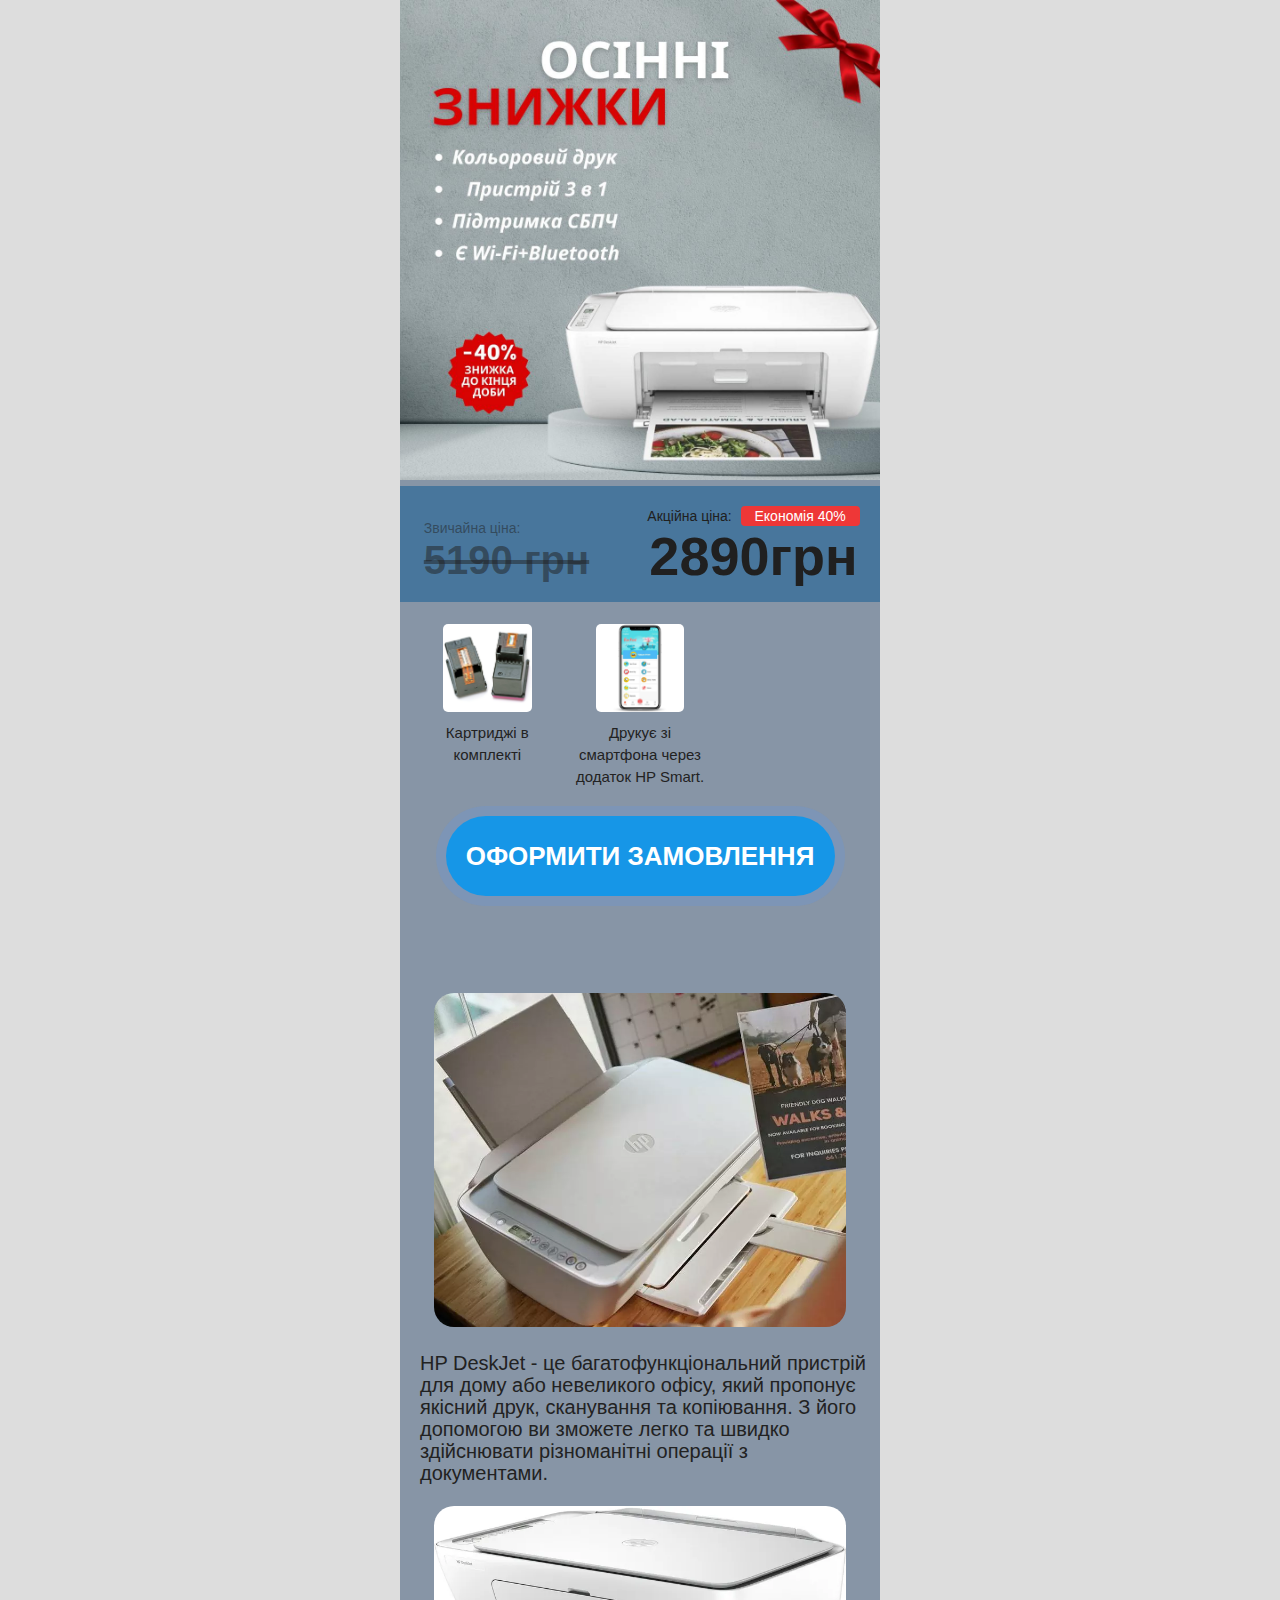
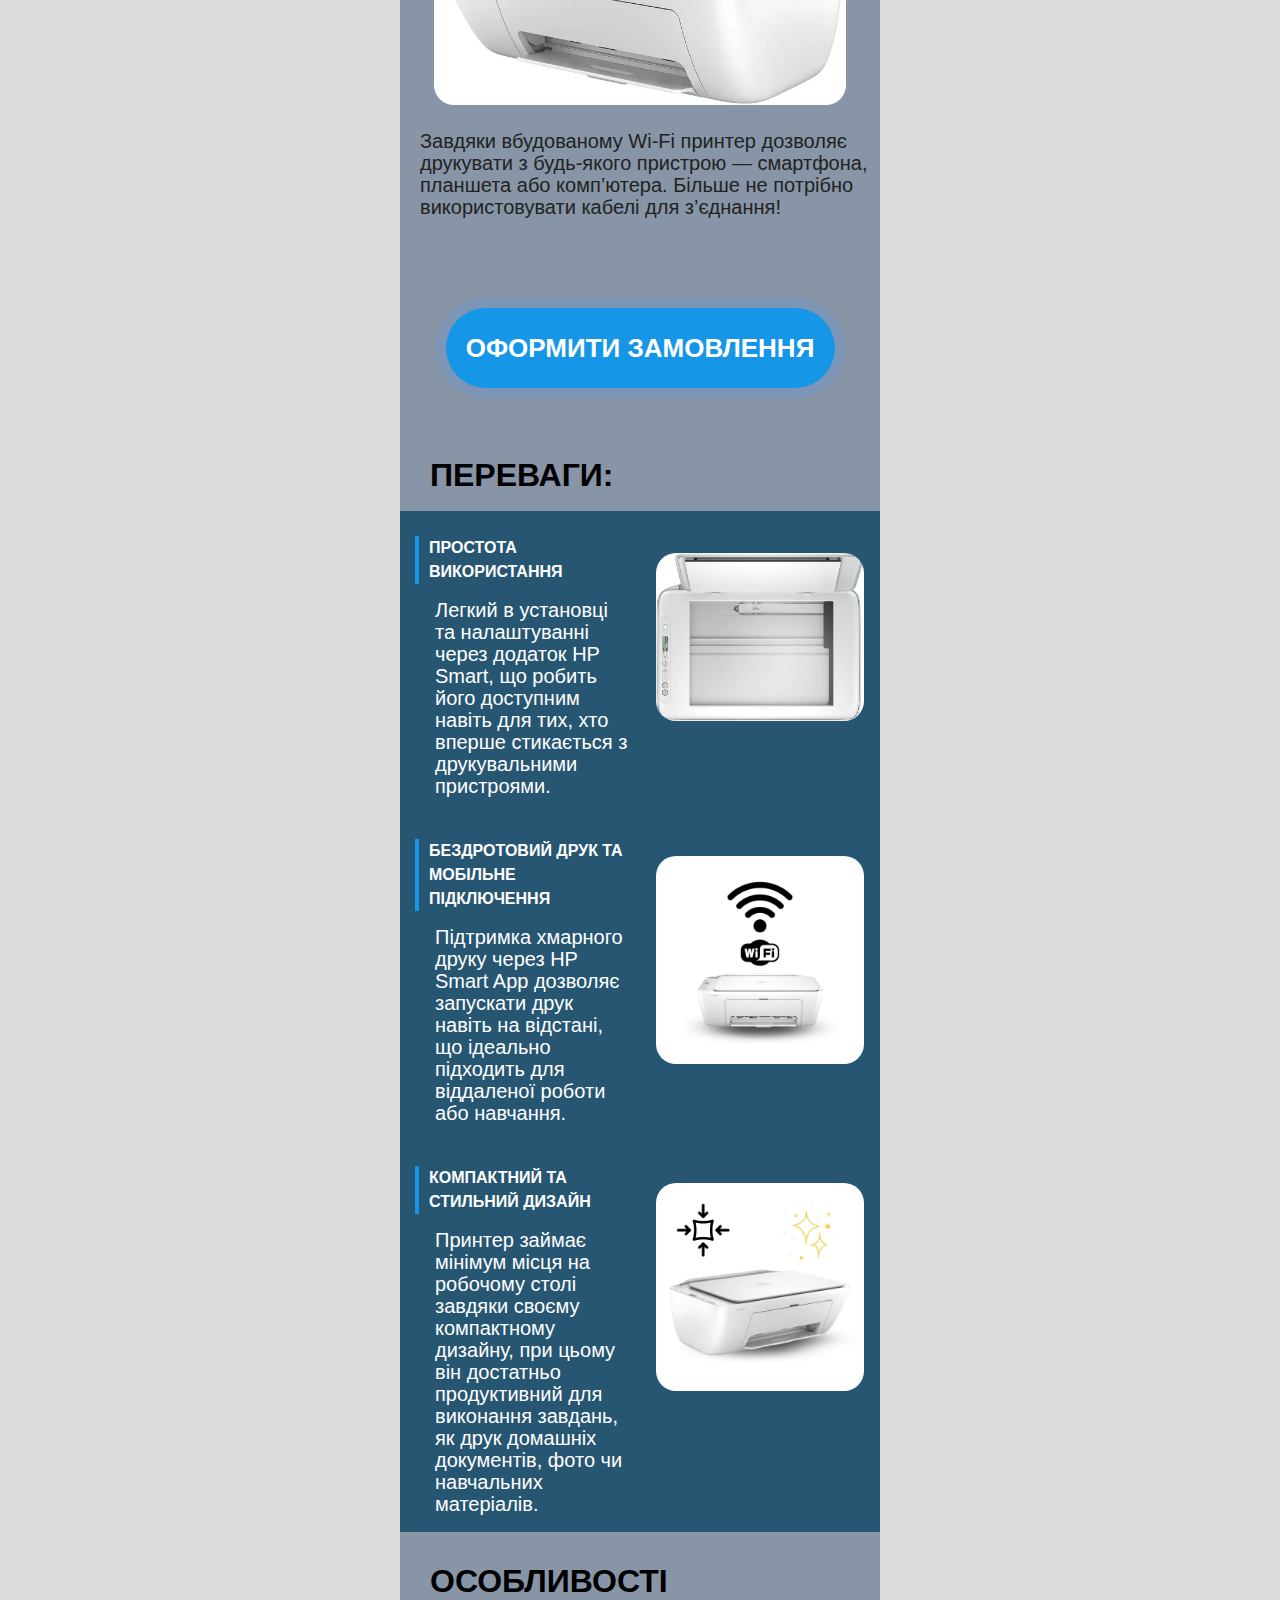
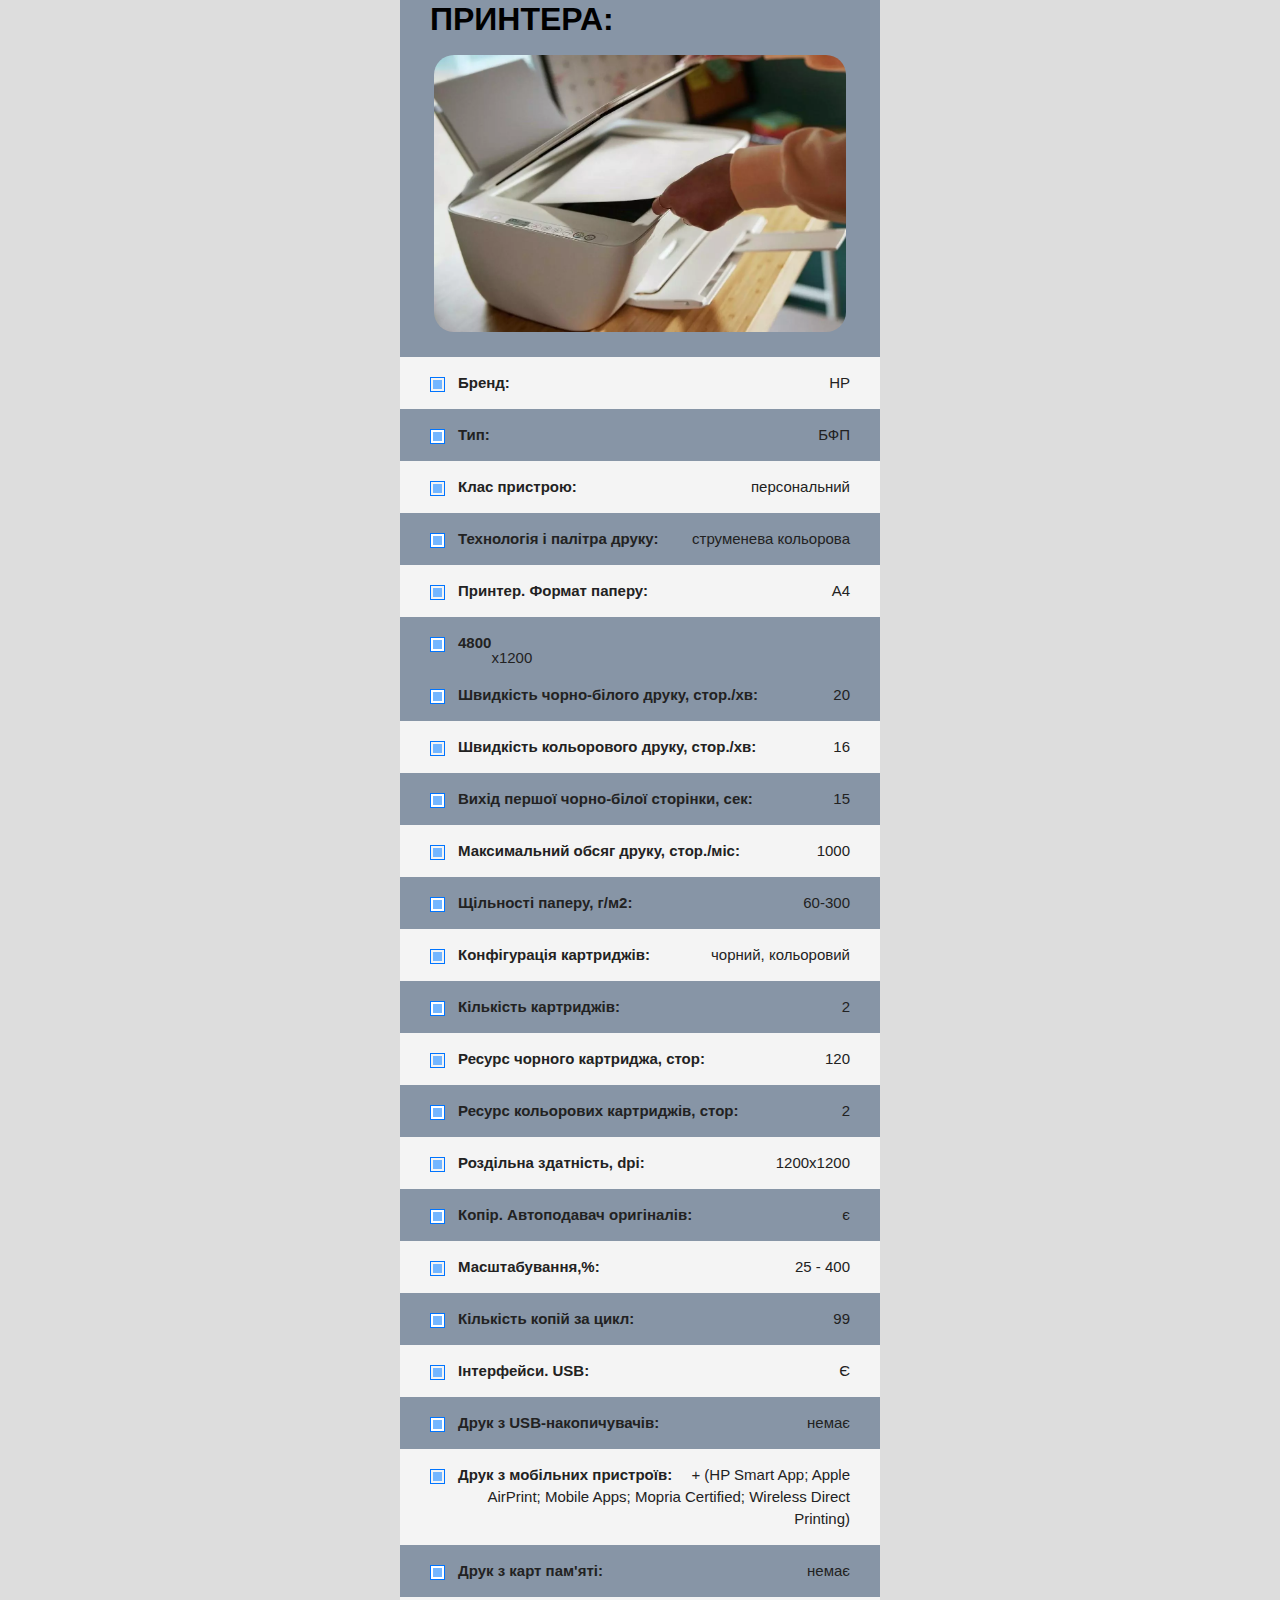
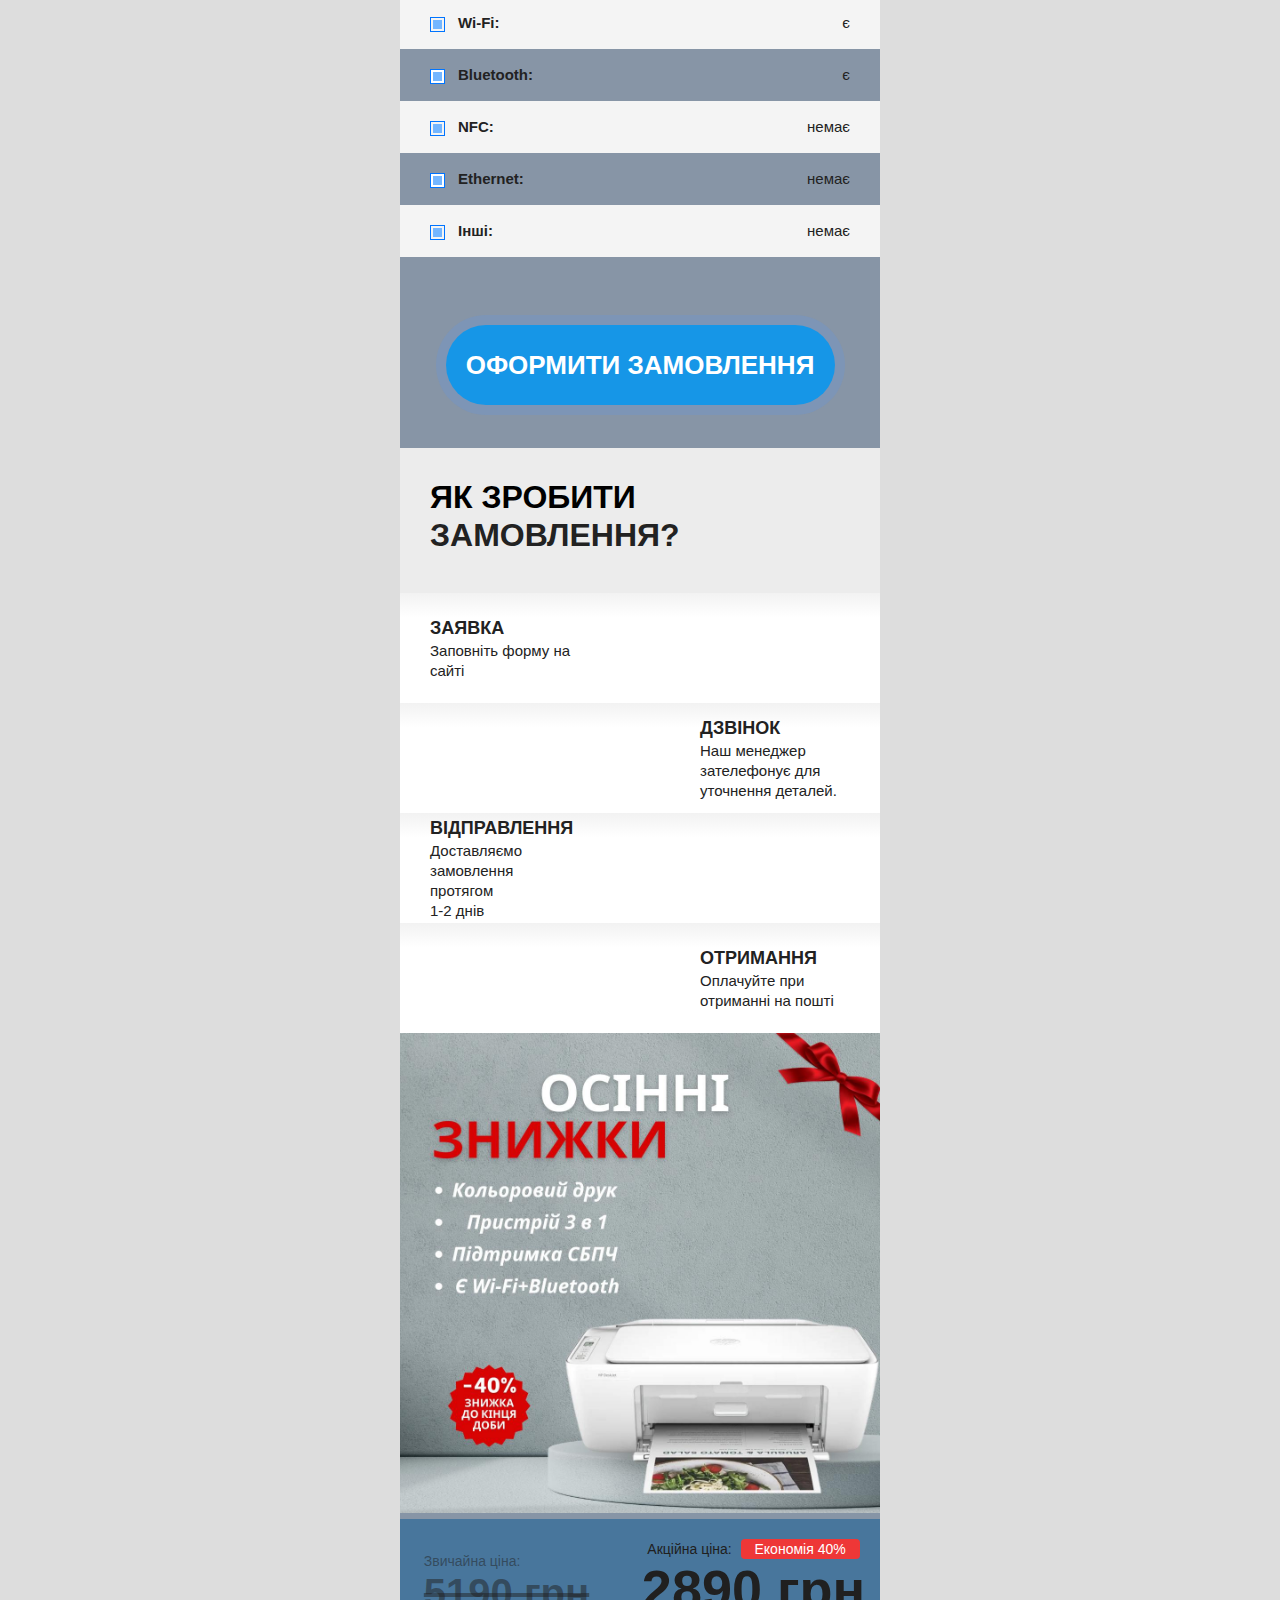
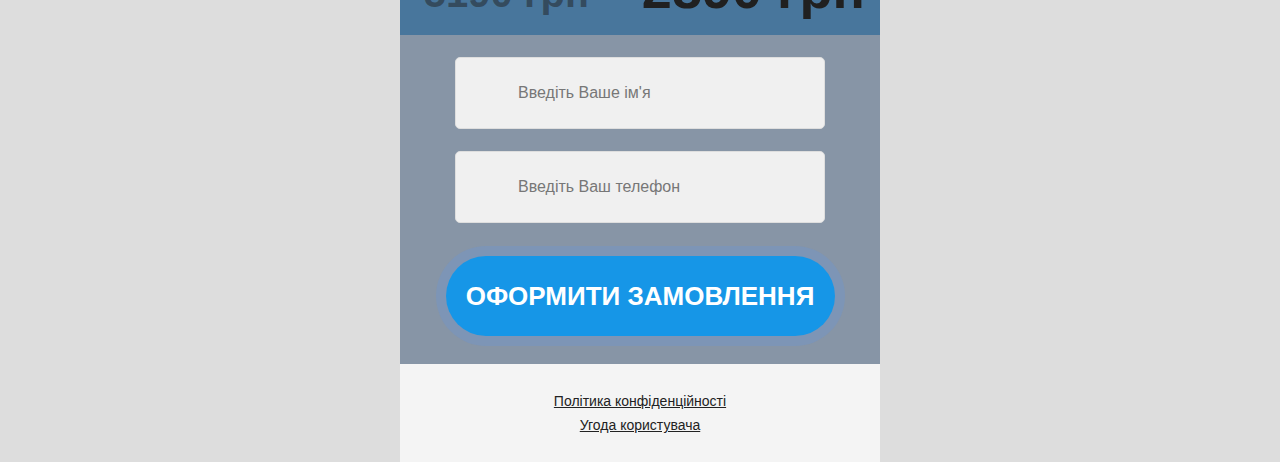
==== commit c08296d0: "Update index.html" ====
--- a/index.html
+++ b/index.html
@@ -160,9 +160,8 @@
 					<li><b>Тип: </b>БФП</li>
 					<li><b>Клас пристрою: </b> персональний</li>
 					<li><b>Технологія і палітра друку: </b>струменева кольорова</li>
-					<li><b>Принтер</b> </li>
-					<li><b>Формат паперу:  </b> A4</li>
-					<li><b>4800х1200</b> </li><br>
+					<li><b>Принтер. Формат паперу:  </b> A4</li>
+					<li><b>4800</b> </li>х1200<br>
 					<li><b>Швидкість чорно-білого друку, стор./хв:  </b>20</li>
 					<li><b>Швидкість кольорового друку, стор./хв:  </b> 16</li>
 					<li><b>Вихід першої чорно-білої сторінки, сек:  </b> 15</li>
@@ -173,12 +172,11 @@
 					<li><b>Ресурс чорного картриджа, стор:   </b>120 </li>
 					<li><b>Ресурс кольорових картриджів, стор: </b> 2</li>
 					<li><b>Роздільна здатність, dpi: </b> 1200х1200 </li>
-					<li><b>Копір </b></li>
-					<li><b>Автоподавач оригіналів: </b> є</li>
+					<li><b>Копір. Автоподавач оригіналів: </b> є</li>
 					<li><b>Масштабування,%: </b> 25 - 400  </li>
 					<li><b>Кількість копій за цикл:  </b>99  </li>
-					<li><b>Інтерфейси </b>  </li>
-					<li><b>USB: </b> Є </li>
+					
+					<li><b>Інтерфейси. USB: </b> Є </li>
 					<li><b>Друк з USB-накопичувачів: </b>  немає</li>
 					<li><b>Друк з мобільних пристроїв: </b>   + (HP Smart App; Apple AirPrint; Mobile Apps; Mopria Certified; Wireless Direct Printing)</li>
 					<li><b>Друк з карт пам'яті: </b>  немає</li>
